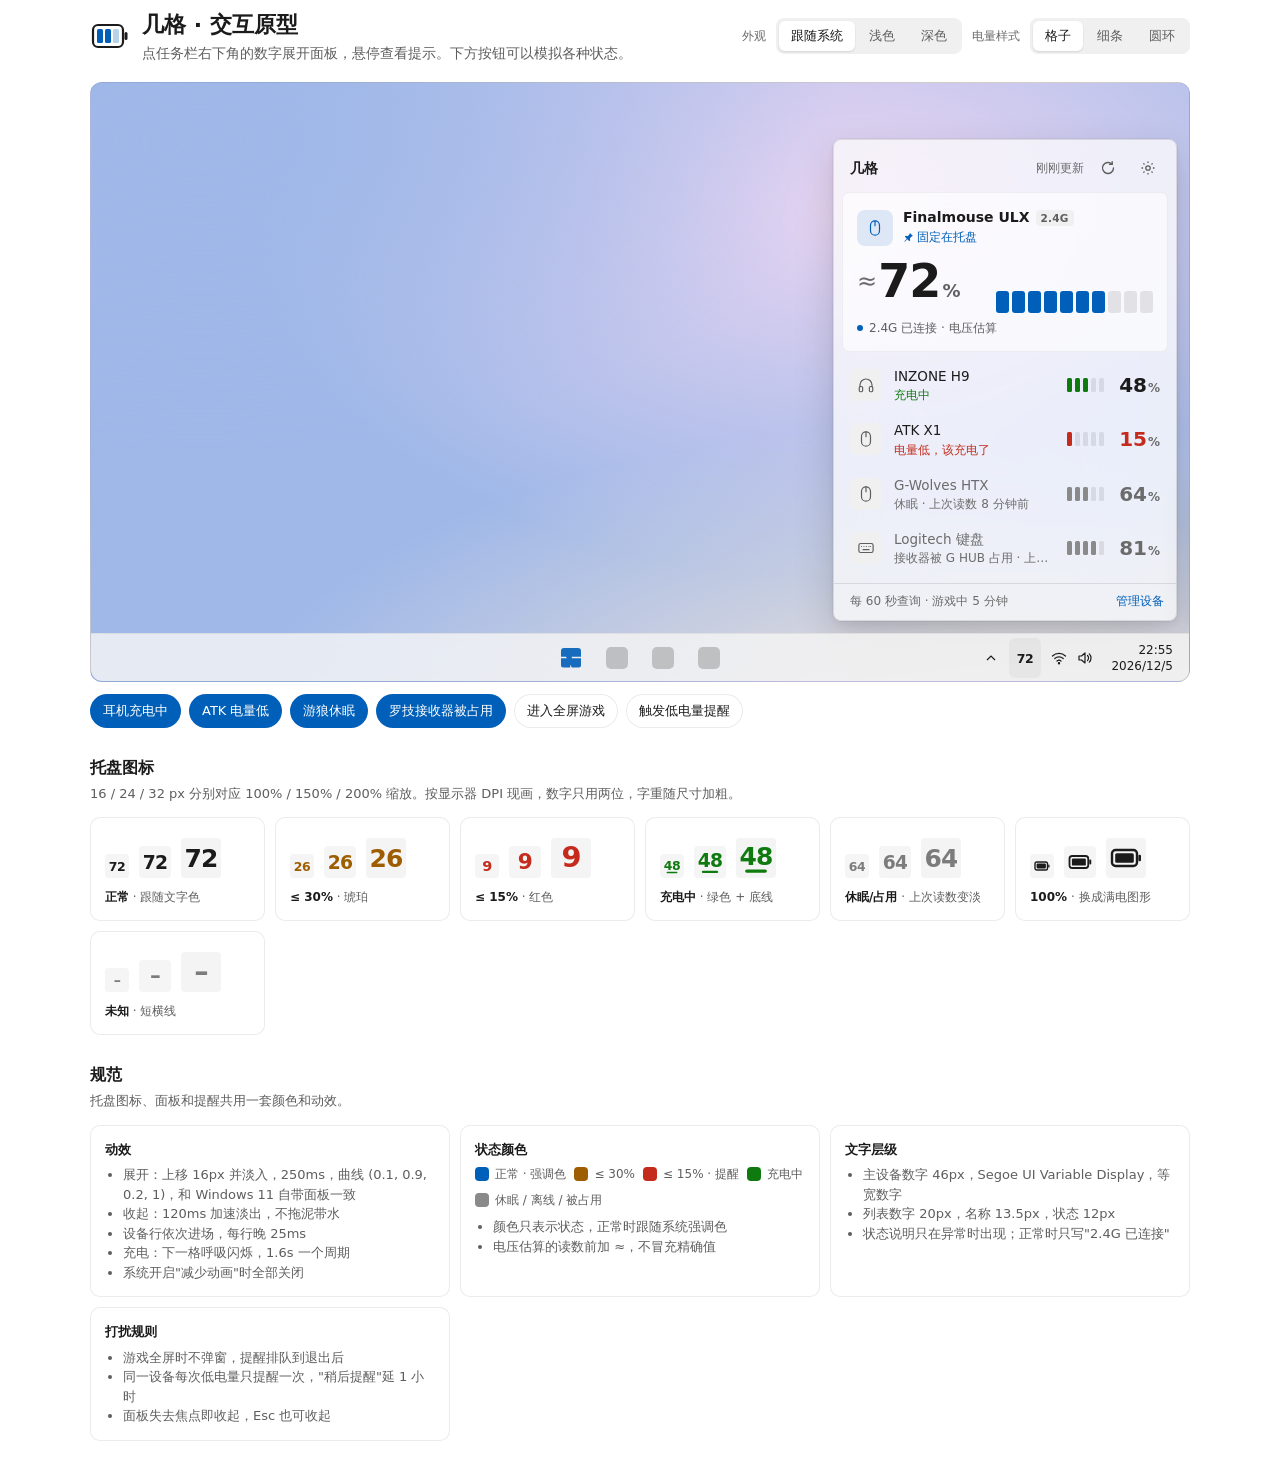
==== design/ui-claude.html @ 3b3814d9 "设计：设置页改为分组卡片列表，选择项行内展开 Co-Authored-By: Claude Opus 5.5 <noreply@anthropic.com>" ====
<!doctype html>
<html lang="zh-CN">
<head>
<meta charset="utf-8">
<meta name="viewport" content="width=device-width, initial-scale=1">
<title>几格 交互原型</title>
<style>
:root{
  color-scheme: light;
  --font: "Segoe UI Variable Text","Segoe UI","Microsoft YaHei UI","PingFang SC",system-ui,sans-serif;
  --font-num: "Segoe UI Variable Display","Segoe UI","SF Pro Display",system-ui,sans-serif;

  --ink:#1b1b1b; --ink-2:#5e5e5e; --ink-3:#6b6b6b;
  --card:#ffffff; --card-stroke:rgba(0,0,0,.08);
  --chip:#f0f0f0;

  --wall-a:#9fb8e8; --wall-b:#e9d5f2; --wall-c:#f6e7d8;
  --taskbar:rgba(243,243,243,.86); --taskbar-stroke:rgba(0,0,0,.06);
  --flyout:rgba(249,249,249,.80); --flyout-solid:#f9f9f9; --flyout-stroke:rgba(0,0,0,.10);
  --layer:rgba(255,255,255,.62); --layer-stroke:rgba(0,0,0,.05);
  --hover:rgba(0,0,0,.04); --press:rgba(0,0,0,.07);
  --shadow:0 0 0 1px rgba(0,0,0,.04),0 16px 40px rgba(0,0,0,.16),0 4px 10px rgba(0,0,0,.06);

  --accent:#005fb8; --accent-soft:rgba(0,95,184,.12);
  --ok:#005fb8; --warn:#9d5d00; --low:#c42b1c; --charge:#0f7b0f; --idle:#8a8a8a;
  --cell-empty:rgba(0,0,0,.09);
}
@media (prefers-color-scheme: dark){
  :root:not([data-theme="light"]){
    color-scheme: dark;
    --ink:#f3f3f3; --ink-2:#c5c5c5; --ink-3:#a0a0a0;
    --card:#262626; --card-stroke:rgba(255,255,255,.08); --chip:#333;
    --wall-a:#1d2b4f; --wall-b:#3a2346; --wall-c:#4a3324;
    --taskbar:rgba(32,32,32,.86); --taskbar-stroke:rgba(255,255,255,.07);
    --flyout:rgba(40,40,40,.78); --flyout-solid:#2b2b2b; --flyout-stroke:rgba(255,255,255,.09);
    --layer:rgba(255,255,255,.05); --layer-stroke:rgba(255,255,255,.06);
    --hover:rgba(255,255,255,.06); --press:rgba(255,255,255,.09);
    --shadow:0 0 0 1px rgba(0,0,0,.5),0 16px 40px rgba(0,0,0,.5),0 4px 10px rgba(0,0,0,.3);
    --accent:#60cdff; --accent-soft:rgba(96,205,255,.14);
    --ok:#60cdff; --warn:#fce100; --low:#ff99a4; --charge:#6ccb5f; --idle:#8f8f8f;
    --cell-empty:rgba(255,255,255,.12);
  }
}
:root[data-theme="dark"]{
  color-scheme: dark;
  --ink:#f3f3f3; --ink-2:#c5c5c5; --ink-3:#a0a0a0;
  --card:#262626; --card-stroke:rgba(255,255,255,.08); --chip:#333;
  --wall-a:#1d2b4f; --wall-b:#3a2346; --wall-c:#4a3324;
  --taskbar:rgba(32,32,32,.86); --taskbar-stroke:rgba(255,255,255,.07);
  --flyout:rgba(40,40,40,.78); --flyout-solid:#2b2b2b; --flyout-stroke:rgba(255,255,255,.09);
  --layer:rgba(255,255,255,.05); --layer-stroke:rgba(255,255,255,.06);
  --hover:rgba(255,255,255,.06); --press:rgba(255,255,255,.09);
  --shadow:0 0 0 1px rgba(0,0,0,.5),0 16px 40px rgba(0,0,0,.5),0 4px 10px rgba(0,0,0,.3);
  --accent:#60cdff; --accent-soft:rgba(96,205,255,.14);
  --ok:#60cdff; --warn:#fce100; --low:#ff99a4; --charge:#6ccb5f; --idle:#8f8f8f;
  --cell-empty:rgba(255,255,255,.12);
}

*{box-sizing:border-box}
html,body{margin:0;background:transparent}
body{font-family:var(--font);color:var(--ink);font-size:14px;line-height:1.5;-webkit-font-smoothing:antialiased}
.wrap{max-width:1100px;margin:0 auto;padding:8px 0 32px}
h1{font-size:22px;font-weight:600;margin:0}
h2{font-size:16px;font-weight:600;margin:0 0 4px}
p.lead{margin:2px 0 0;color:var(--ink-2)}
.note{color:var(--ink-2);font-size:13px;margin:0 0 14px}
section{margin-top:28px}

/* 顶部 */
.top{display:flex;flex-wrap:wrap;gap:12px 20px;align-items:center;justify-content:space-between}
.brand{display:flex;gap:12px;align-items:center}
.seg{display:inline-flex;background:var(--chip);border-radius:8px;padding:3px;gap:2px}
.seg button{border:0;background:transparent;color:var(--ink-2);font:inherit;font-size:13px;padding:5px 12px;border-radius:6px;cursor:pointer}
.seg button[aria-pressed="true"]{background:var(--card);color:var(--ink);box-shadow:0 1px 2px rgba(0,0,0,.12)}
.ctl-row{display:flex;flex-wrap:wrap;gap:10px;align-items:center}
.ctl-label{font-size:12px;color:var(--ink-3)}

/* 舞台：模拟桌面 */
.stage{position:relative;height:600px;border-radius:12px;overflow:hidden;
  background:
    radial-gradient(120% 90% at 85% 110%, var(--wall-c), transparent 60%),
    radial-gradient(90% 80% at 10% 10%, var(--wall-a), transparent 65%),
    radial-gradient(80% 90% at 70% 20%, var(--wall-b), transparent 70%),
    var(--wall-a);
  border:1px solid var(--card-stroke); user-select:none}
.taskbar{position:absolute;left:0;right:0;bottom:0;height:48px;background:var(--taskbar);
  backdrop-filter:blur(24px) saturate(1.6);-webkit-backdrop-filter:blur(24px) saturate(1.6);
  border-top:1px solid var(--taskbar-stroke);display:flex;align-items:center;justify-content:space-between;padding:0 8px}
.tb-center{position:absolute;left:50%;transform:translateX(-50%);display:flex;gap:6px}
.tb-app{width:40px;height:40px;border-radius:6px;display:grid;place-items:center}
.tb-app i{display:block;width:22px;height:22px;border-radius:5px;background:var(--ink-3);opacity:.35}
.tb-app:first-child i{background:var(--accent);opacity:.9;border-radius:3px;width:20px;height:20px;
  clip-path:polygon(0 0,46% 0,46% 46%,0 46%,0 54%,46% 54%,46% 100%,0 100%,0 0,54% 0,100% 0,100% 46%,54% 46%,54% 54%,100% 54%,100% 100%,54% 100%)}
.tray{margin-left:auto;display:flex;align-items:center;gap:2px;height:100%}
.tray-btn{height:40px;min-width:32px;padding:0 6px;border-radius:6px;display:grid;place-items:center;color:var(--ink);cursor:default}
.tray-btn.hit{cursor:pointer}
.tray-btn.hit:hover{background:var(--hover)}
.tray-btn.hit:active{background:var(--press)}
.tray-btn.on{background:var(--hover)}
.sys{display:flex;gap:10px;align-items:center;padding:0 8px;height:40px;border-radius:6px}
.clock{text-align:right;font-size:12px;line-height:16px;padding:0 8px}

/* 托盘提示 */
.tip{position:absolute;bottom:58px;right:120px;background:var(--flyout-solid);color:var(--ink);
  border:1px solid var(--flyout-stroke);border-radius:6px;padding:7px 10px;font-size:12px;line-height:18px;
  box-shadow:0 4px 12px rgba(0,0,0,.14);opacity:0;transform:translateY(4px);pointer-events:none;
  transition:opacity .12s ease, transform .12s ease;white-space:nowrap}
.tip.show{opacity:1;transform:none;transition-delay:.35s}
.tip b{font-weight:600}

/* 弹出面板 */
.flyout{position:absolute;right:12px;bottom:60px;width:344px;max-width:calc(100% - 24px);
  background:var(--flyout);backdrop-filter:blur(40px) saturate(1.8);-webkit-backdrop-filter:blur(40px) saturate(1.8);
  border:1px solid var(--flyout-stroke);border-radius:8px;box-shadow:var(--shadow);
  opacity:0;transform:translateY(16px);pointer-events:none;
  transition:opacity .12s cubic-bezier(.7,0,1,.5), transform .12s cubic-bezier(.7,0,1,.5)}
.flyout.open{opacity:1;transform:none;pointer-events:auto;
  transition:opacity .16s linear, transform .25s cubic-bezier(.1,.9,.2,1)}
.fo-head{display:flex;align-items:center;gap:8px;padding:12px 12px 8px 16px}
.fo-title{font-weight:600;font-size:14px;display:flex;align-items:center;gap:8px}
.fo-time{font-size:12px;color:var(--ink-3);margin-left:auto}
.icon-btn{width:32px;height:32px;border-radius:5px;border:0;background:transparent;color:var(--ink-2);display:grid;place-items:center;cursor:pointer}
.icon-btn:hover{background:var(--hover);color:var(--ink)}
.icon-btn:active{background:var(--press)}
.icon-btn.spin svg{animation:spin .6s cubic-bezier(.4,0,.2,1)}
@keyframes spin{to{transform:rotate(360deg)}}

.hero{margin:0 8px;padding:14px 14px 14px;border-radius:7px;background:var(--layer);border:1px solid var(--layer-stroke)}
.hero-top{display:flex;align-items:center;gap:10px}
.dev-ico{width:36px;height:36px;border-radius:8px;display:grid;place-items:center;background:var(--accent-soft);color:var(--accent);flex:none}
.hero .name{font-weight:600}
.tag{font-size:10.5px;line-height:16px;padding:0 5px;border-radius:4px;background:var(--chip);color:var(--ink-2);font-weight:600;letter-spacing:.02em}
.pin{color:var(--accent);display:inline-flex;align-items:center;gap:3px;font-size:11.5px}
.hero-mid{display:flex;align-items:flex-end;justify-content:space-between;margin-top:10px;gap:12px}
.big{font-family:var(--font-num);font-size:46px;line-height:44px;font-weight:600;letter-spacing:-.02em;font-variant-numeric:tabular-nums}
.big small{font-size:18px;font-weight:600;margin-left:2px;color:var(--ink-2);letter-spacing:0}
.big .approx{font-size:24px;font-weight:500;color:var(--ink-3);margin-right:2px;vertical-align:8px}
.sub{font-size:12px;color:var(--ink-2);margin-top:6px;display:flex;gap:6px;align-items:center;flex-wrap:wrap}
.dot{width:6px;height:6px;border-radius:50%;background:currentColor;display:inline-block}

.list{padding:6px 4px 4px}
.row{display:flex;align-items:center;gap:12px;padding:8px 12px;border-radius:6px;cursor:default;
  opacity:0;transform:translateY(6px)}
.flyout.open .row{opacity:1;transform:none;transition:opacity .2s ease, transform .3s cubic-bezier(.1,.9,.2,1), background .1s}
.row:hover{background:var(--hover)}
.row .dev-ico{width:32px;height:32px;border-radius:7px;background:var(--chip);color:var(--ink-2)}
.row .meta{flex:1;min-width:0}
.row .nm{font-size:13.5px;display:flex;gap:6px;align-items:center;white-space:nowrap;overflow:hidden;text-overflow:ellipsis}
.row .st{font-size:12px;color:var(--ink-3);white-space:nowrap;overflow:hidden;text-overflow:ellipsis}
.row .num{font-family:var(--font-num);font-size:20px;font-weight:600;font-variant-numeric:tabular-nums;text-align:right;min-width:44px}
.row .num small{font-size:12px;color:var(--ink-3);font-weight:600;margin-left:1px}
.row.dim .num,.row.dim .nm{color:var(--ink-3)}
.fo-foot{display:flex;align-items:center;justify-content:space-between;padding:8px 12px 10px 16px;border-top:1px solid var(--flyout-stroke);margin-top:4px;font-size:12px;color:var(--ink-3)}
.link{color:var(--accent);cursor:pointer;background:none;border:0;font:inherit;font-size:12px;padding:0}
.link:hover{text-decoration:underline}


/* 设置页：一张分组卡片，左图标+名称，右侧是当前值或开关；选择项点开在行下方展开 */
.card{margin:2px 8px 0;border-radius:7px;background:var(--layer);border:1px solid var(--layer-stroke);overflow:hidden}
.crow{display:flex;align-items:center;gap:12px;width:100%;min-height:44px;padding:0 12px 0 14px;border:0;background:transparent;color:var(--ink);font:inherit;font-size:13.5px;text-align:left;cursor:pointer}
.crow + .crow, .opts + .crow{border-top:1px solid var(--layer-stroke)}
.crow:hover{background:var(--hover)}
.crow .gl{width:18px;height:18px;color:var(--ink-2);flex:none;display:grid;place-items:center}
.crow .nm{flex:1;min-width:0}
.crow .val{color:var(--ink-3);font-size:13px;white-space:nowrap;max-width:140px;overflow:hidden;text-overflow:ellipsis}
.crow .chev{color:var(--ink-3);flex:none;transition:transform .25s cubic-bezier(.1,.9,.2,1)}
.crow[aria-expanded="true"] .chev{transform:rotate(90deg)}
.opts{max-height:0;overflow:hidden;transition:max-height .25s cubic-bezier(.1,.9,.2,1)}
.opts.open{max-height:220px}
.opt{display:flex;align-items:center;gap:10px;width:100%;height:34px;padding:0 14px 0 44px;border:0;background:transparent;color:var(--ink);font:inherit;font-size:13px;text-align:left;cursor:pointer}
.opt:hover{background:var(--hover)}
.opt .ck{margin-left:auto;color:var(--accent);opacity:0}
.opt[aria-checked="true"] .ck{opacity:1}
.opt[aria-checked="true"]{font-weight:600}

/* 面板内分页：设置页与设备页从右侧推入，返回时主页从左侧回来 */
.pages{position:relative;overflow:hidden;transition:height .25s cubic-bezier(.1,.9,.2,1)}
.page{position:absolute;left:0;top:0;width:100%;transition:transform .25s cubic-bezier(.1,.9,.2,1),opacity .18s linear}
.page.right{transform:translateX(56px);opacity:0;pointer-events:none}
.page.left{transform:translateX(-56px);opacity:0;pointer-events:none}
.sub-head{display:flex;align-items:center;gap:4px;padding:10px 12px 6px 8px}
.sub-head b{font-size:14px;font-weight:600}
.sec{font-size:12px;color:var(--ink-3);padding:10px 16px 4px;font-weight:600}
.set{display:flex;align-items:center;gap:12px;min-height:40px;padding:6px 12px 6px 16px;margin:0 4px;border-radius:6px}
.set:hover{background:var(--hover)}
.set .lbl{flex:1;min-width:0}
.set .lbl div{font-size:13.5px}
.set .lbl small{display:block;font-size:12px;color:var(--ink-3);line-height:1.35}
.tg{position:relative;width:40px;height:20px;border-radius:10px;border:1px solid var(--ink-2);background:transparent;cursor:pointer;flex:none;padding:0;transition:background .15s,border-color .15s}
.tg::after{content:"";position:absolute;top:3px;left:3px;width:12px;height:12px;border-radius:50%;background:var(--ink-2);transition:transform .2s cubic-bezier(.1,.9,.2,1),background .15s}
.tg[aria-checked="true"]{background:var(--accent);border-color:var(--accent)}
.tg[aria-checked="true"]::after{transform:translateX(20px);background:var(--flyout-solid)}
.chips{display:inline-flex;background:var(--chip);border-radius:6px;padding:2px;gap:2px;flex:none}
.chips button{border:0;background:transparent;color:var(--ink-2);font:inherit;font-size:12px;padding:3px 8px;border-radius:4px;cursor:pointer}
.chips button[aria-pressed="true"]{background:var(--flyout-solid);color:var(--ink);box-shadow:0 1px 2px rgba(0,0,0,.12)}
.sel{font:inherit;font-size:12.5px;color:var(--ink);background:var(--chip);border:0;border-radius:6px;padding:5px 8px;max-width:150px}
.about{display:flex;align-items:center;gap:10px;padding:10px 16px 12px;border-top:1px solid var(--flyout-stroke);margin-top:8px;font-size:12px;color:var(--ink-3)}
.about .sp{flex:1}
.drow{display:flex;align-items:center;gap:10px;padding:7px 8px 7px 12px;margin:0 4px;border-radius:6px}
.drow:hover{background:var(--hover)}
.drow .dev-ico{width:32px;height:32px;border-radius:7px;background:var(--chip);color:var(--ink-2)}
.drow .meta{flex:1;min-width:0}
.drow .nm{font-size:13.5px;border:0;background:transparent;color:var(--ink);font:inherit;font-size:13.5px;padding:1px 4px;margin-left:-4px;border-radius:4px;width:100%;text-align:left;cursor:text}
.drow .nm:hover{background:var(--chip)}
.drow input.nm{background:var(--flyout-solid);outline:2px solid var(--accent)}
.drow .st{font-size:12px;color:var(--ink-3)}
.badge{font-size:10.5px;padding:0 5px;border-radius:4px;background:var(--chip);color:var(--ink-2);font-weight:600}
.badge.ok{background:color-mix(in srgb,var(--charge) 16%,transparent);color:var(--charge)}
.drow.hid .dev-ico,.drow.hid .meta{opacity:.45}
.ib{width:30px;height:30px;border:0;border-radius:5px;background:transparent;color:var(--ink-3);display:grid;place-items:center;cursor:pointer}
.ib:hover{background:var(--hover);color:var(--ink)}
.ib.on{color:var(--accent)}

/* 电量指示：格子 / 细条 / 圆环 */
.cells{display:flex;gap:3px}
.cells i{display:block;border-radius:2px;background:var(--cell-empty)}
.hero .cells i{width:13px;height:22px;border-radius:3px}
.row .cells i{width:5px;height:14px;border-radius:1.5px}
.cells i.f{background:var(--c)}
.cells i.next{animation:breathe 1.6s ease-in-out infinite;background:var(--c)}
@keyframes breathe{0%,100%{opacity:.15}50%{opacity:.85}}
.bar{height:4px;border-radius:2px;background:var(--cell-empty);overflow:hidden;position:relative}
.bar i{position:absolute;left:0;top:0;bottom:0;border-radius:2px;background:var(--c);transition:width .5s cubic-bezier(.1,.9,.2,1)}
.bar.charging i::after{content:"";position:absolute;inset:0;background:linear-gradient(90deg,transparent,rgba(255,255,255,.55),transparent);animation:sweep 1.8s linear infinite}
@keyframes sweep{from{transform:translateX(-100%)}to{transform:translateX(100%)}}
.hero .bar{width:150px;height:6px;border-radius:3px}
.row .bar{width:40px}
.ring{display:block}
.ring .trk{stroke:var(--cell-empty)}
.ring .val{stroke:var(--c);transition:stroke-dashoffset .5s cubic-bezier(.1,.9,.2,1)}
.ring.charging .val{animation:ringpulse 1.6s ease-in-out infinite}
@keyframes ringpulse{50%{opacity:.55}}

/* 游戏中遮罩 */
.game{position:absolute;inset:0;background:#0b0d12;color:#cfd6e4;display:grid;place-items:center;opacity:0;pointer-events:none;transition:opacity .3s}
.game.on{opacity:1;pointer-events:auto}
.game .g-in{text-align:center}
.game .g-in b{display:block;font-size:20px;letter-spacing:.2em;color:#fff;margin-bottom:6px}
.game .g-in span{font-size:12px;color:#8892a6}
.cross{position:absolute;left:50%;top:50%;width:18px;height:18px;transform:translate(-50%,-50%)}
.cross::before,.cross::after{content:"";position:absolute;background:#7cffb2}
.cross::before{left:8px;top:0;width:2px;height:18px}.cross::after{top:8px;left:0;height:2px;width:18px}

/* 低电量提醒 */
.toast{position:absolute;right:12px;bottom:60px;width:344px;max-width:calc(100% - 24px);background:var(--flyout);
  backdrop-filter:blur(40px) saturate(1.8);-webkit-backdrop-filter:blur(40px) saturate(1.8);
  border:1px solid var(--flyout-stroke);border-radius:8px;box-shadow:var(--shadow);padding:12px 14px 14px;
  transform:translateX(calc(100% + 24px));transition:transform .35s cubic-bezier(.1,.9,.2,1)}
.toast.show{transform:none}
.t-app{display:flex;align-items:center;gap:8px;font-size:12px;color:var(--ink-2)}
.t-app .x{margin-left:auto}
.t-body{display:flex;gap:12px;margin-top:10px;align-items:center}
.t-body .dev-ico{background:color-mix(in srgb,var(--low) 14%,transparent);color:var(--low)}
.t-body b{display:block;font-weight:600;font-size:14px}
.t-body span{font-size:13px;color:var(--ink-2)}
.t-act{display:flex;gap:8px;margin-top:12px}
.btn{flex:1;border:1px solid var(--card-stroke);background:var(--card);color:var(--ink);font:inherit;font-size:13px;padding:6px 10px;border-radius:5px;cursor:pointer}
.btn:hover{filter:brightness(.97)}
.btn.pri{background:var(--accent);border-color:transparent;color:#fff}
:root[data-theme="dark"] .btn.pri{color:#000}
@media (prefers-color-scheme: dark){:root:not([data-theme="light"]) .btn.pri{color:#000}}

.queued{position:absolute;left:12px;top:12px;font-size:12px;padding:6px 10px;border-radius:6px;background:rgba(0,0,0,.55);color:#fff;opacity:0;transition:opacity .2s}
.queued.on{opacity:1}

.controls{display:flex;flex-wrap:wrap;gap:8px;margin-top:12px}
.chipbtn{border:1px solid var(--card-stroke);background:var(--card);color:var(--ink);font:inherit;font-size:13px;padding:6px 12px;border-radius:999px;cursor:pointer}
.chipbtn[aria-pressed="true"]{background:var(--accent);color:#fff;border-color:transparent}
:root[data-theme="dark"] .chipbtn[aria-pressed="true"]{color:#000}
@media (prefers-color-scheme: dark){:root:not([data-theme="light"]) .chipbtn[aria-pressed="true"]{color:#000}}

/* 托盘图标规范 */
.grid{display:grid;grid-template-columns:repeat(auto-fill,minmax(160px,1fr));gap:10px}
.cardx{background:var(--card);border:1px solid var(--card-stroke);border-radius:10px;padding:14px}
.icons{display:flex;align-items:flex-end;gap:10px;margin:6px 0 10px}
.icons .z{background:var(--taskbar);border-radius:4px;display:grid;place-items:center;padding:4px}
.cap{font-size:12px;color:var(--ink-2)}
.cap b{color:var(--ink);font-weight:600}
.spec{display:grid;grid-template-columns:repeat(auto-fill,minmax(340px,1fr));gap:10px}
.spec .cardx h3{font-size:13px;margin:0 0 6px;font-weight:600}
.spec ul{margin:0;padding-left:18px;color:var(--ink-2);font-size:13px}
.swatches{display:flex;gap:8px;flex-wrap:wrap;margin-top:4px}
.sw{display:flex;align-items:center;gap:6px;font-size:12px;color:var(--ink-2)}
.sw i{width:14px;height:14px;border-radius:4px;display:block;background:var(--c)}

@media (prefers-reduced-motion: reduce){
  *,*::before,*::after{animation:none!important;transition-duration:.01ms!important}
}
@media (max-width:560px){
  .stage{height:560px}
  .tb-center{display:none}
  .clock{display:none}
}
</style>
</head>
<body>
<div class="wrap">

  <div class="top">
    <div class="brand">
      <svg width="40" height="40" viewBox="0 0 40 40" aria-hidden="true">
        <rect x="3" y="9" width="30" height="22" rx="5" fill="none" stroke="var(--ink)" stroke-width="2.2"/>
        <rect x="34.5" y="16" width="3" height="8" rx="1.5" fill="var(--ink)"/>
        <rect x="7" y="13" width="6" height="14" rx="1.5" fill="var(--accent)"/>
        <rect x="15" y="13" width="6" height="14" rx="1.5" fill="var(--accent)"/>
        <rect x="23" y="13" width="6" height="14" rx="1.5" fill="var(--accent)" opacity=".28"/>
      </svg>
      <div>
        <h1>几格 · 交互原型</h1>
        <p class="lead">点任务栏右下角的数字展开面板，悬停查看提示。下方按钮可以模拟各种状态。</p>
      </div>
    </div>
    <div class="ctl-row">
      <span class="ctl-label">外观</span>
      <div class="seg" id="themeSeg">
        <button data-v="auto" aria-pressed="true">跟随系统</button>
        <button data-v="light" aria-pressed="false">浅色</button>
        <button data-v="dark" aria-pressed="false">深色</button>
      </div>
      <span class="ctl-label">电量样式</span>
      <div class="seg" id="styleSeg">
        <button data-v="cells" aria-pressed="true">格子</button>
        <button data-v="bar" aria-pressed="false">细条</button>
        <button data-v="ring" aria-pressed="false">圆环</button>
      </div>
    </div>
  </div>

  <section style="margin-top:18px">
    <div class="stage" id="stage">
      <div class="queued" id="queued">游戏中：低电量提醒已推迟，退出全屏后再提醒</div>

      <div class="flyout open" id="flyout" role="dialog" aria-label="几格">
       <div class="pages" id="pages">
       <div class="page" id="pMain">
        <div class="fo-head">
          <div class="fo-title">几格</div>
          <div class="fo-time" id="foTime">刚刚更新</div>
          <button class="icon-btn" id="refresh" title="立即刷新" aria-label="立即刷新">
            <svg width="16" height="16" viewBox="0 0 16 16" fill="none" stroke="currentColor" stroke-width="1.4" stroke-linecap="round"><path d="M13.5 8a5.5 5.5 0 1 1-1.6-3.9"/><path d="M12.2 1.8v2.6H9.6"/></svg>
          </button>
          <button class="icon-btn" id="goSettings" title="设置" aria-label="设置">
            <svg width="16" height="16" viewBox="0 0 16 16" fill="none" stroke="currentColor" stroke-width="1.3"><circle cx="8" cy="8" r="2.2"/><path d="M8 1.5v1.6M8 12.9v1.6M1.5 8h1.6M12.9 8h1.6M3.4 3.4l1.1 1.1M11.5 11.5l1.1 1.1M3.4 12.6l1.1-1.1M11.5 4.5l1.1-1.1"/></svg>
          </button>
        </div>
        <div id="hero"></div>
        <div class="list" id="list"></div>
        <div class="fo-foot"><span id="pollNote">每 60 秒查询 · 游戏中 5 分钟</span><button class="link" id="goDevices">管理设备</button></div>
       </div>

       <div class="page right" id="pSettings" aria-label="设置">
        <div class="sub-head"><button class="icon-btn back" aria-label="返回"><svg width="16" height="16" viewBox="0 0 16 16" fill="none" stroke="currentColor" stroke-width="1.5" stroke-linecap="round" stroke-linejoin="round"><path d="M10 3L5 8l5 5"/></svg></button><b>设置</b></div>
        <div class="card" id="setCard"></div>
        <div class="about"><span>几格 0.1.3</span><span class="sp"></span><button class="link">诊断信息</button><button class="link">检查更新</button></div>
       </div>

       <div class="page right" id="pDevices" aria-label="管理设备">
        <div class="sub-head"><button class="icon-btn back" aria-label="返回"><svg width="16" height="16" viewBox="0 0 16 16" fill="none" stroke="currentColor" stroke-width="1.5" stroke-linecap="round" stroke-linejoin="round"><path d="M10 3L5 8l5 5"/></svg></button><b>管理设备</b></div>
        <div class="sec" style="font-weight:400">点名称可以改名，图钉设为托盘显示，眼睛控制是否出现在面板里。</div>
        <div id="devList" style="padding-bottom:4px"></div>
        <div class="about"><span>没看到你的设备？</span><span class="sp"></span><button class="link">导出诊断信息</button></div>
       </div>
       </div>
      </div>

      <div class="toast" id="toast" role="status">
        <div class="t-app">
          <svg width="16" height="16" viewBox="0 0 40 40"><rect x="3" y="9" width="30" height="22" rx="5" fill="none" stroke="currentColor" stroke-width="3"/><rect x="8" y="14" width="6" height="12" rx="1.5" fill="var(--low)"/></svg>
          几格<span class="x"><button class="icon-btn" id="toastX" aria-label="关闭" style="width:24px;height:24px">
            <svg width="10" height="10" viewBox="0 0 10 10" stroke="currentColor" stroke-width="1.3"><path d="M1 1l8 8M9 1l-8 8"/></svg></button></span>
        </div>
        <div class="t-body">
          <div class="dev-ico" id="toastIco"></div>
          <div><b id="toastTitle">鼠标该充电了</b><span id="toastText">ATK X1 只剩 15%</span></div>
        </div>
        <div class="t-act"><button class="btn" id="toastLater">1 小时后提醒</button><button class="btn pri" id="toastOk">知道了</button></div>
      </div>

      <div class="tip" id="tip"></div>

      <div class="game" id="game"><div class="cross"></div><div class="g-in"><b>独占全屏游戏中</b><span>托盘被遮住 · 几格不弹任何窗口，查询放慢到 5 分钟</span></div></div>

      <div class="taskbar">
        <div class="tb-center"><div class="tb-app"><i></i></div><div class="tb-app"><i></i></div><div class="tb-app"><i></i></div><div class="tb-app"><i></i></div></div>
        <div class="tray">
          <div class="tray-btn"><svg width="12" height="12" viewBox="0 0 12 12" fill="none" stroke="currentColor" stroke-width="1.2"><path d="M2 8l4-4 4 4"/></svg></div>
          <div class="tray-btn hit on" id="trayIcon" title="" aria-label="几格"></div>
          <div class="sys">
            <svg width="16" height="16" viewBox="0 0 16 16" fill="none" stroke="currentColor" stroke-width="1.2" stroke-linecap="round"><path d="M1.5 6a9.5 9.5 0 0 1 13 0M3.8 8.5a6.2 6.2 0 0 1 8.4 0M6 11a3 3 0 0 1 4 0"/><circle cx="8" cy="13.3" r=".6" fill="currentColor"/></svg>
            <svg width="16" height="16" viewBox="0 0 16 16" fill="none" stroke="currentColor" stroke-width="1.2" stroke-linejoin="round"><path d="M2 6h2.5L8 3v10l-3.5-3H2z"/><path d="M10.5 5.5a3.5 3.5 0 0 1 0 5M12.3 3.8a6 6 0 0 1 0 8.4" stroke-linecap="round"/></svg>
          </div>
          <div class="clock" id="clock">21:36<br>2026/11/19</div>
        </div>
      </div>
    </div>

    <div class="controls">
      <button class="chipbtn" data-sim="charge" aria-pressed="true">耳机充电中</button>
      <button class="chipbtn" data-sim="low" aria-pressed="true">ATK 电量低</button>
      <button class="chipbtn" data-sim="sleep" aria-pressed="true">游狼休眠</button>
      <button class="chipbtn" data-sim="busy" aria-pressed="true">罗技接收器被占用</button>
      <button class="chipbtn" data-sim="game" aria-pressed="false">进入全屏游戏</button>
      <button class="chipbtn" id="fireToast">触发低电量提醒</button>
    </div>
  </section>

  <section>
    <h2>托盘图标</h2>
    <p class="note">16 / 24 / 32 px 分别对应 100% / 150% / 200% 缩放。按显示器 DPI 现画，数字只用两位，字重随尺寸加粗。</p>
    <div class="grid" id="iconGrid"></div>
  </section>

  <section>
    <h2>规范</h2>
    <p class="note">托盘图标、面板和提醒共用一套颜色和动效。</p>
    <div class="spec">
      <div class="cardx">
        <h3>动效</h3>
        <ul>
          <li>展开：上移 16px 并淡入，250ms，曲线 (0.1, 0.9, 0.2, 1)，和 Windows 11 自带面板一致</li>
          <li>收起：120ms 加速淡出，不拖泥带水</li>
          <li>设备行依次进场，每行晚 25ms</li>
          <li>充电：下一格呼吸闪烁，1.6s 一个周期</li>
          <li>系统开启"减少动画"时全部关闭</li>
        </ul>
      </div>
      <div class="cardx">
        <h3>状态颜色</h3>
        <div class="swatches">
          <span class="sw"><i style="--c:var(--ok)"></i>正常 · 强调色</span>
          <span class="sw"><i style="--c:var(--warn)"></i>≤ 30%</span>
          <span class="sw"><i style="--c:var(--low)"></i>≤ 15% · 提醒</span>
          <span class="sw"><i style="--c:var(--charge)"></i>充电中</span>
          <span class="sw"><i style="--c:var(--idle)"></i>休眠 / 离线 / 被占用</span>
        </div>
        <ul style="margin-top:8px">
          <li>颜色只表示状态，正常时跟随系统强调色</li>
          <li>电压估算的读数前加 ≈，不冒充精确值</li>
        </ul>
      </div>
      <div class="cardx">
        <h3>文字层级</h3>
        <ul>
          <li>主设备数字 46px，Segoe UI Variable Display，等宽数字</li>
          <li>列表数字 20px，名称 13.5px，状态 12px</li>
          <li>状态说明只在异常时出现；正常时只写"2.4G 已连接"</li>
        </ul>
      </div>
      <div class="cardx">
        <h3>打扰规则</h3>
        <ul>
          <li>游戏全屏时不弹窗，提醒排队到退出后</li>
          <li>同一设备每次低电量只提醒一次，"稍后提醒"延 1 小时</li>
          <li>面板失去焦点即收起，Esc 也可收起</li>
        </ul>
      </div>
    </div>
  </section>
</div>

<script>
(() => {
  const ICON = {
    mouse:'<svg width="18" height="18" viewBox="0 0 24 24" fill="none" stroke="currentColor" stroke-width="1.6"><rect x="6" y="2.5" width="12" height="19" rx="6"/><path d="M12 2.5v6.5" stroke-linecap="round"/></svg>',
    headset:'<svg width="18" height="18" viewBox="0 0 24 24" fill="none" stroke="currentColor" stroke-width="1.6" stroke-linejoin="round"><path d="M4 15v-3a8 8 0 0 1 16 0v3"/><rect x="3" y="14" width="4.5" height="7" rx="1.6"/><rect x="16.5" y="14" width="4.5" height="7" rx="1.6"/></svg>',
    keyboard:'<svg width="18" height="18" viewBox="0 0 24 24" fill="none" stroke="currentColor" stroke-width="1.6" stroke-linecap="round"><rect x="2.5" y="6" width="19" height="12" rx="2.5"/><path d="M6 10h.01M9.3 10h.01M12.6 10h.01M15.9 10h.01M18 10h.01M8 14.2h8"/></svg>'
  };
  const PIN = '<svg width="11" height="11" viewBox="0 0 12 12" fill="currentColor"><path d="M7.6 1.2l3.2 3.2-1.4.6-1.9 1.9.3 2.2-.9.9L4.7 7.8 2 10.5l-.5-.5L4.2 7.3 2 5.1l.9-.9 2.2.3L7 2.6z"/></svg>';

  const devices = [
    {id:'ulx', name:'Finalmouse ULX', kind:'mouse', pct:72, est:true, primary:true},
    {id:'h9', name:'INZONE H9', kind:'headset', pct:48},
    {id:'atk', name:'ATK X1', kind:'mouse', pct:15},
    {id:'gw', name:'G-Wolves HTX', kind:'mouse', pct:64},
    {id:'lg', name:'Logitech 键盘', kind:'keyboard', pct:81},
  ];
  const sim = {charge:true, low:true, sleep:true, busy:true, game:false};
  let style = 'cells';

  function state(d){
    if (d.id==='h9' && sim.charge) return {k:'charge', c:'var(--charge)', text:'充电中'};
    if (d.id==='gw' && sim.sleep) return {k:'idle', c:'var(--idle)', text:'休眠 · 上次读数 8 分钟前', dim:true};
    if (d.id==='lg' && sim.busy) return {k:'idle', c:'var(--idle)', text:'接收器被 G HUB 占用 · 上次读数', dim:true};
    const p = pctOf(d);
    if (p<=15) return {k:'low', c:'var(--low)', text:'电量低，该充电了'};
    if (p<=30) return {k:'warn', c:'var(--warn)', text:'2.4G 已连接'};
    return {k:'ok', c:'var(--ok)', text: d.est ? '2.4G 已连接 · 电压估算' : '2.4G 已连接'};
  }
  function pctOf(d){ return d.id==='atk' ? (sim.low?15:58) : d.pct; }

  function indicator(d, s, big){
    const p = pctOf(d);
    if (style==='cells'){
      const n = big?10:5, f = Math.round(p/100*n);
      let h = '';
      for (let i=0;i<n;i++){
        const cls = i<f ? 'f' : (s.k==='charge' && i===f ? 'next' : '');
        h += `<i class="${cls}"></i>`;
      }
      return `<div class="cells" style="--c:${s.c}">${h}</div>`;
    }
    if (style==='bar'){
      return `<div class="bar ${s.k==='charge'?'charging':''}" style="--c:${s.c}"><i style="width:${p}%"></i></div>`;
    }
    const r = big?20:10, w = big?5:3, size=(r+w)*2, C = 2*Math.PI*r;
    return `<svg class="ring ${s.k==='charge'?'charging':''}" width="${size}" height="${size}" viewBox="0 0 ${size} ${size}" style="--c:${s.c};transform:rotate(-90deg)">
      <circle class="trk" cx="${size/2}" cy="${size/2}" r="${r}" fill="none" stroke-width="${w}"/>
      <circle class="val" cx="${size/2}" cy="${size/2}" r="${r}" fill="none" stroke-width="${w}" stroke-linecap="round" stroke-dasharray="${C}" stroke-dashoffset="${C*(1-p/100)}"/></svg>`;
  }

  function render(){
    const hero = devices.find(d=>d.primary), hs = state(hero);
    document.getElementById('hero').innerHTML = `
      <div class="hero">
        <div class="hero-top">
          <div class="dev-ico">${ICON[hero.kind]}</div>
          <div style="flex:1;min-width:0">
            <div style="display:flex;gap:6px;align-items:center"><span class="name">${hero.name}</span><span class="tag">2.4G</span></div>
            <div class="pin">${PIN}固定在托盘</div>
          </div>
        </div>
        <div class="hero-mid">
          <div class="big" style="${hs.k==='low'?'color:var(--low)':''}">${hero.est?'<span class="approx">≈</span>':''}${pctOf(hero)}<small>%</small></div>
          ${indicator(hero, hs, true)}
        </div>
        <div class="sub"><span class="dot" style="color:${hs.c}"></span>${hs.text}</div>
      </div>`;
    const rows = devices.filter(d=>!d.primary && !d.hidden).map((d,i)=>{
      const s = state(d);
      const numColor = s.k==='low' ? 'color:var(--low)' : '';
      return `<div class="row ${s.dim?'dim':''}" style="transition-delay:${40+i*25}ms">
        <div class="dev-ico">${ICON[d.kind]}</div>
        <div class="meta"><div class="nm">${d.name}</div>
          <div class="st" style="${s.k==='low'||s.k==='charge'?`color:${s.c}`:''}">${s.text}</div></div>
        ${indicator(d, s, false)}
        <div class="num" style="${numColor}">${pctOf(d)}<small>%</small></div>
      </div>`;
    }).join('');
    document.getElementById('list').innerHTML = rows;
    renderTray(); renderTip();
    if (typeof fit === 'function' && current === 'pMain') fit('pMain');
  }

  // 托盘数字图标：SVG 模拟，真实实现为按 DPI 绘制的 HICON
  function trayIconSVG(size, opt){
    const {text, color, mode} = opt;
    const ink = getComputedStyle(document.documentElement).getPropertyValue('--ink').trim();
    if (mode==='full'){
      const s = size/16;
      return `<svg width="${size}" height="${size}" viewBox="0 0 16 16"><rect x="1" y="4" width="12.5" height="8" rx="1.8" fill="none" stroke="${color||ink}" stroke-width="${s>1.4?1.2:1.4}"/><rect x="14.2" y="6.4" width="1.3" height="3.2" rx=".6" fill="${color||ink}"/><rect x="2.6" y="5.6" width="9.3" height="4.8" rx=".8" fill="${color||ink}"/></svg>`;
    }
    const weight = size<=16 ? 700 : 650;
    const fs = text.length>=2 ? size*0.78 : size*0.9;
    const under = mode==='charge' ? `<rect x="${size*0.16}" y="${size*0.86}" width="${size*0.68}" height="${Math.max(1.5,size*0.1)}" rx="${size*0.05}" fill="${color}"/>` : '';
    const lowDot = '';
    return `<svg width="${size}" height="${size}" viewBox="0 0 ${size} ${size}">
      <text x="50%" y="${mode==='charge'?size*0.72:size*0.79}" text-anchor="middle" font-family="Segoe UI Variable Display, Segoe UI, system-ui, sans-serif"
        font-size="${fs}" font-weight="${weight}" letter-spacing="${-size*0.03}" fill="${color||ink}" ${mode==='idle'?'opacity=".55"':''}>${text}</text>${under}${lowDot}</svg>`;
  }
  function trayOpt(){
    const d = devices.find(x=>x.primary), s = state(d), p = pctOf(d);
    if (p>=100) return {mode:'full'};
    return {text:String(p), color: s.k==='ok' ? '' : s.c, mode: s.k==='charge'?'charge':(s.k==='idle'?'idle':'')};
  }
  function renderTray(){
    const o = trayOpt();
    o.color = o.color ? getComputedStyle(document.documentElement).getPropertyValue(o.color.slice(4,-1)).trim() : '';
    document.getElementById('trayIcon').innerHTML = trayIconSVG(16, o);
  }
  function renderTip(){
    const parts = devices.map(d=>{
      const s = state(d), p = pctOf(d);
      const tail = s.k==='charge' ? ' 充电中' : s.k==='idle' ? '（上次）' : s.k==='low' ? ' 电量低' : '';
      return `${d.primary?'<b>':''}${d.name} ${d.est?'≈':''}${p}%${tail}${d.primary?'</b>':''}`;
    });
    document.getElementById('tip').innerHTML = parts.join('<br>');
  }

  function renderIconGrid(){
    const css = n => getComputedStyle(document.documentElement).getPropertyValue(n).trim();
    const cases = [
      {cap:'<b>正常</b> · 跟随文字色', o:{text:'72'}},
      {cap:'<b>≤ 30%</b> · 琥珀', o:{text:'26', color:css('--warn')}},
      {cap:'<b>≤ 15%</b> · 红色', o:{text:'9', color:css('--low')}},
      {cap:'<b>充电中</b> · 绿色 + 底线', o:{text:'48', color:css('--charge'), mode:'charge'}},
      {cap:'<b>休眠/占用</b> · 上次读数变淡', o:{text:'64', mode:'idle'}},
      {cap:'<b>100%</b> · 换成满电图形', o:{mode:'full'}},
      {cap:'<b>未知</b> · 短横线', o:{text:'–', mode:'idle'}},
    ];
    document.getElementById('iconGrid').innerHTML = cases.map(c=>`
      <div class="cardx"><div class="icons">
        ${[16,24,32].map(s=>`<div class="z">${trayIconSVG(s,c.o)}</div>`).join('')}
      </div><div class="cap">${c.cap}</div></div>`).join('');
  }

  // 交互
  const fly = document.getElementById('flyout'), tray = document.getElementById('trayIcon'), tip = document.getElementById('tip');
  const toast = document.getElementById('toast'), game = document.getElementById('game'), queued = document.getElementById('queued');
  let pendingToast = false;
  function setOpen(v){ if(!v) nav('pMain', true); fly.classList.toggle('open', v); tray.classList.toggle('on', v); if (v){ tip.classList.remove('show'); toast.classList.remove('show'); } }
  tray.addEventListener('click', e=>{ e.stopPropagation(); setOpen(!fly.classList.contains('open')); });
  tray.addEventListener('mouseenter', ()=>{ if(!fly.classList.contains('open')) tip.classList.add('show'); });
  tray.addEventListener('mouseleave', ()=> tip.classList.remove('show'));
  document.getElementById('stage').addEventListener('click', e=>{ if(!fly.contains(e.target)) setOpen(false); });
  document.addEventListener('keydown', e=>{ if(e.key!=='Escape') return; if(current!=='pMain') nav('pMain'); else setOpen(false); });
  document.getElementById('refresh').addEventListener('click', e=>{
    const b = e.currentTarget; b.classList.remove('spin'); void b.offsetWidth; b.classList.add('spin');
    document.getElementById('foTime').textContent = '刚刚更新';
  });

  function showToast(){
    const d = devices.find(x=>x.id==='atk');
    document.getElementById('toastIco').innerHTML = ICON[d.kind];
    document.getElementById('toastTitle').textContent = '鼠标该充电了';
    document.getElementById('toastText').textContent = `${d.name} 只剩 ${pctOf(d)}%`;
    setOpen(false); toast.classList.add('show');
  }
  document.getElementById('fireToast').addEventListener('click', e=>{
    e.stopPropagation();
    if (sim.game){ pendingToast = true; queued.classList.add('on'); return; }
    showToast();
  });
  ['toastX','toastLater','toastOk'].forEach(id=>document.getElementById(id).addEventListener('click', e=>{ e.stopPropagation(); toast.classList.remove('show'); }));

  document.querySelectorAll('[data-sim]').forEach(b=>b.addEventListener('click', e=>{
    e.stopPropagation();
    const k = b.dataset.sim; sim[k] = !sim[k]; b.setAttribute('aria-pressed', sim[k]);
    if (k==='game'){
      game.classList.toggle('on', sim.game); setOpen(false); toast.classList.remove('show');
      if (sim.game) queued.classList.toggle('on', pendingToast);
      else { queued.classList.remove('on'); if (pendingToast){ pendingToast=false; setTimeout(showToast, 450); } }
    }
    render();
  }));

  function bindSeg(id, fn){
    const seg = document.getElementById(id);
    seg.querySelectorAll('button').forEach(b=>b.addEventListener('click', ()=>{
      seg.querySelectorAll('button').forEach(x=>x.setAttribute('aria-pressed', x===b));
      fn(b.dataset.v);
    }));
  }
  bindSeg('themeSeg', v=>{
    if (v==='auto') document.documentElement.removeAttribute('data-theme');
    else document.documentElement.setAttribute('data-theme', v);
    render(); renderIconGrid();
  });
  bindSeg('styleSeg', v=>{ style = v; render(); });
  matchMedia('(prefers-color-scheme: dark)').addEventListener('change', ()=>{ render(); renderIconGrid(); });

  function tick(){
    const n = new Date(), p = x=>String(x).padStart(2,'0');
    document.getElementById('clock').innerHTML = `${p(n.getHours())}:${p(n.getMinutes())}<br>${n.getFullYear()}/${n.getMonth()+1}/${n.getDate()}`;
  }
  // ---------- 面板内分页 ----------
  const pages = document.getElementById('pages');
  const order = ['pMain','pSettings','pDevices'];
  let current = 'pMain';
  const VERIFIED = {ulx:false, h9:true, atk:false, gw:true, lg:false};
  function fit(id){ const el = document.getElementById(id); if (el) pages.style.height = el.offsetHeight + 'px'; }
  if (window.ResizeObserver) new ResizeObserver(()=>fit(current)).observe(document.getElementById('pSettings'));
  function nav(id, instant){
    if (id===current) return;
    const forward = id !== 'pMain';
    order.forEach(p=>{
      const el = document.getElementById(p);
      if (instant) el.style.transition='none';
      el.classList.remove('left','right');
      if (p===id) return;
      el.classList.add(p==='pMain' ? (forward?'left':'') || 'left' : 'right');
    });
    if (id==='pSettings') fillSettings();
    if (id==='pDevices') fillDevices();
    current = id; fit(id);
    if (instant) requestAnimationFrame(()=>order.forEach(p=>document.getElementById(p).style.transition=''));
  }
  document.getElementById('goSettings').addEventListener('click', e=>{ e.stopPropagation(); nav('pSettings'); });
  document.getElementById('goDevices').addEventListener('click', e=>{ e.stopPropagation(); nav('pDevices'); });
  document.querySelectorAll('.back').forEach(b=>b.addEventListener('click', e=>{ e.stopPropagation(); nav('pMain'); }));
  document.querySelectorAll('.tg').forEach(t=>t.addEventListener('click', e=>{ e.stopPropagation(); t.setAttribute('aria-checked', t.getAttribute('aria-checked')!=='true'); }));
  document.querySelectorAll('[data-chips]').forEach(g=>g.querySelectorAll('button').forEach(b=>b.addEventListener('click', e=>{
    e.stopPropagation(); g.querySelectorAll('button').forEach(x=>x.setAttribute('aria-pressed', x===b));
    if (g.dataset.chips==='poll') document.getElementById('pollNote').textContent = `每 ${b.textContent.replace(' ','')} 查询 · 游戏中 5 分钟`;
  })));
  function setPrimary(id){ devices.forEach(d=>d.primary = d.id===id); devices.find(d=>d.primary).hidden=false; render(); }
  const GL = {
    tray:'<svg width="16" height="16" viewBox="0 0 16 16" fill="none" stroke="currentColor" stroke-width="1.3"><rect x="1.5" y="9.5" width="13" height="5" rx="1.2"/><path d="M10.5 12h2"/></svg>',
    bell:'<svg width="16" height="16" viewBox="0 0 16 16" fill="none" stroke="currentColor" stroke-width="1.3" stroke-linejoin="round"><path d="M4 11V7a4 4 0 0 1 8 0v4l1.2 1.5H2.8z"/><path d="M6.5 14a1.6 1.6 0 0 0 3 0" stroke-linecap="round"/></svg>',
    game:'<svg width="16" height="16" viewBox="0 0 16 16" fill="none" stroke="currentColor" stroke-width="1.3" stroke-linecap="round"><path d="M4.5 4.5h7a3 3 0 0 1 3 3.4l-.5 3.3a1.6 1.6 0 0 1-2.8.8L9.8 10H6.2l-1.4 2a1.6 1.6 0 0 1-2.8-.8l-.5-3.3a3 3 0 0 1 3-3.4z"/><path d="M5 7v2M4 8h2"/></svg>',
    clock:'<svg width="16" height="16" viewBox="0 0 16 16" fill="none" stroke="currentColor" stroke-width="1.3" stroke-linecap="round"><circle cx="8" cy="8" r="6"/><path d="M8 4.8V8l2.2 1.4"/></svg>',
    power:'<svg width="16" height="16" viewBox="0 0 16 16" fill="none" stroke="currentColor" stroke-width="1.3" stroke-linecap="round"><path d="M8 2v5.5"/><path d="M4.6 4.2a5.2 5.2 0 1 0 6.8 0"/></svg>'
  };
  const CHEV = '<svg class="chev" width="12" height="12" viewBox="0 0 12 12" fill="none" stroke="currentColor" stroke-width="1.4" stroke-linecap="round" stroke-linejoin="round"><path d="M4.5 2.5L8 6l-3.5 3.5"/></svg>';
  const CHECK = '<svg class="ck" width="14" height="14" viewBox="0 0 14 14" fill="none" stroke="currentColor" stroke-width="1.6" stroke-linecap="round" stroke-linejoin="round"><path d="M3 7.2l2.6 2.6L11 4.4"/></svg>';
  const prefs = {threshold:'15%', poll:'60 秒', silent:true, autostart:true};
  let expanded = null;
  function fillSettings(){
    const primary = devices.find(d=>d.primary);
    const rows = [
      {key:'tray', gl:'tray', name:'托盘显示', value:primary.name, options:devices.map(d=>({v:d.id, t:d.name, on:d.primary}))},
      {key:'threshold', gl:'bell', name:'低电量提醒', value:prefs.threshold, options:['10%','15%','20%','30%'].map(v=>({v, t:v==='15%'?'15%（默认）':v, on:prefs.threshold===v}))},
      {key:'silent', gl:'game', name:'游戏中不打扰', toggle:'silent'},
      {key:'poll', gl:'clock', name:'查询间隔', value:prefs.poll, options:['30 秒','60 秒','2 分钟'].map(v=>({v, t:v==='60 秒'?'60 秒（默认）':v, on:prefs.poll===v}))},
      {key:'autostart', gl:'power', name:'开机自启', toggle:'autostart'}
    ];
    const card = document.getElementById('setCard');
    card.innerHTML = rows.map(r => r.toggle
      ? `<button class="crow" data-toggle="${r.toggle}"><span class="gl">${GL[r.gl]}</span><span class="nm">${r.name}</span><span class="tg" role="switch" aria-checked="${prefs[r.toggle]}"></span></button>`
      : `<button class="crow" data-key="${r.key}" aria-expanded="${expanded===r.key}"><span class="gl">${GL[r.gl]}</span><span class="nm">${r.name}</span><span class="val">${r.value}</span>${CHEV}</button>
         <div class="opts ${expanded===r.key?'open':''}"><div>${r.options.map(o=>`<button class="opt" data-key="${r.key}" data-v="${o.v}" aria-checked="${o.on}">${o.t}${CHECK}</button>`).join('')}</div></div>`
    ).join('');
    card.querySelectorAll('.crow[data-toggle]').forEach(b=>b.onclick = e=>{ e.stopPropagation(); const k=b.dataset.toggle; prefs[k]=!prefs[k]; b.querySelector('.tg').setAttribute('aria-checked', prefs[k]); });
    card.querySelectorAll('.crow[data-key]').forEach(b=>b.onclick = e=>{
      e.stopPropagation(); const k=b.dataset.key; const opening = expanded!==k; expanded = opening?k:null;
      card.querySelectorAll('.crow[data-key]').forEach(x=>{ const on = x.dataset.key===expanded; x.setAttribute('aria-expanded', on); x.nextElementSibling.classList.toggle('open', on); });
      setTimeout(()=>fit('pSettings'), 260); fit('pSettingsLive');
    });
    card.querySelectorAll('.opt').forEach(o=>o.onclick = e=>{
      e.stopPropagation(); const k=o.dataset.key, v=o.dataset.v;
      if (k==='tray') setPrimary(v); else prefs[k]=v;
      if (k==='poll') document.getElementById('pollNote').textContent = `每 ${v.replace(' ','')} 查询 · 游戏中 5 分钟`;
      expanded = null; fillSettings(); setTimeout(()=>fit('pSettings'), 260);
    });
    requestAnimationFrame(()=>fit('pSettings'));
  }
  const EYE = '<svg width="16" height="16" viewBox="0 0 16 16" fill="none" stroke="currentColor" stroke-width="1.3"><path d="M1.5 8S4 3.5 8 3.5 14.5 8 14.5 8 12 12.5 8 12.5 1.5 8 1.5 8z"/><circle cx="8" cy="8" r="2"/></svg>';
  const EYE_OFF = '<svg width="16" height="16" viewBox="0 0 16 16" fill="none" stroke="currentColor" stroke-width="1.3" stroke-linecap="round"><path d="M2 2l12 12M6.4 3.8A6.6 6.6 0 0 1 8 3.5C12 3.5 14.5 8 14.5 8a12 12 0 0 1-1.9 2.4M10.5 10.9A5.4 5.4 0 0 1 8 12.5C4 12.5 1.5 8 1.5 8a12.6 12.6 0 0 1 2.7-3.2"/></svg>';
  function fillDevices(){
    const box = document.getElementById('devList');
    box.innerHTML = devices.map(d=>`
      <div class="drow ${d.hidden?'hid':''}" data-id="${d.id}">
        <div class="dev-ico">${ICON[d.kind]}</div>
        <div class="meta"><button class="nm" title="点击改名">${d.name}</button>
          <div class="st">2.4G · <span class="badge ${VERIFIED[d.id]?'ok':''}">${VERIFIED[d.id]?'已实机验证':'按协议适配'}</span></div></div>
        <button class="ib ${d.primary?'on':''}" data-act="pin" title="${d.primary?'托盘正在显示':'设为托盘显示'}">${PIN.replace('width="11" height="11"','width="14" height="14"')}</button>
        <button class="ib" data-act="eye" title="${d.hidden?'在面板中显示':'在面板中隐藏'}" ${d.primary?'disabled style="opacity:.35"':''}>${d.hidden?EYE_OFF:EYE}</button>
      </div>`).join('');
    box.querySelectorAll('.drow').forEach(row=>{
      const d = devices.find(x=>x.id===row.dataset.id);
      row.querySelector('[data-act="pin"]').onclick = e=>{ e.stopPropagation(); setPrimary(d.id); fillDevices(); };
      row.querySelector('[data-act="eye"]').onclick = e=>{ e.stopPropagation(); if(d.primary) return; d.hidden=!d.hidden; render(); fillDevices(); };
      const nm = row.querySelector('.nm');
      nm.onclick = e=>{
        e.stopPropagation();
        const input = document.createElement('input'); input.className='nm'; input.value=d.name;
        nm.replaceWith(input); input.focus(); input.select();
        const done = ok=>{ if(ok && input.value.trim()) d.name = input.value.trim(); render(); fillDevices(); };
        input.onkeydown = ev=>{ ev.stopPropagation(); if(ev.key==='Enter') done(true); if(ev.key==='Escape') done(false); };
        input.onblur = ()=>done(true);
        input.onclick = ev=>ev.stopPropagation();
      };
    });
    fit('pDevices');
  }
  requestAnimationFrame(()=>fit('pMain'));

  tick(); setInterval(tick, 30000);
  render(); renderIconGrid();
})();
</script>
</body>
</html>
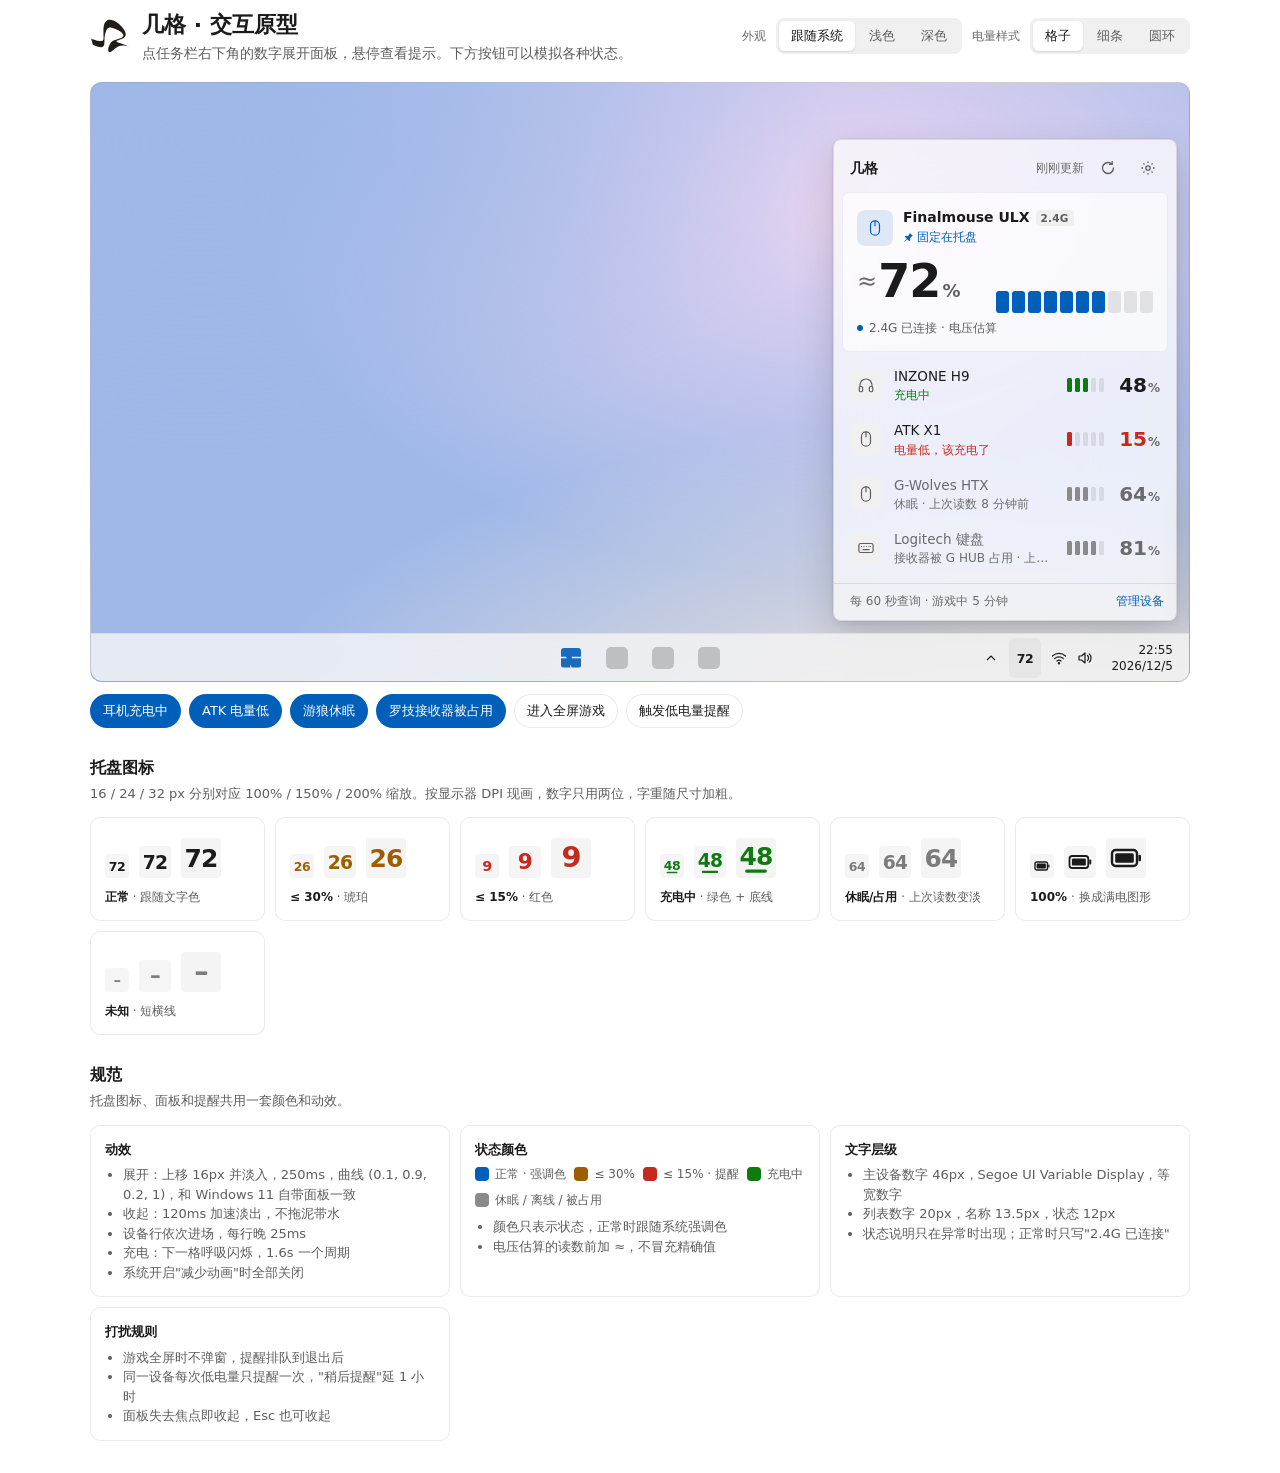
==== commit a19fb5e3: "Prepare Jige Battery 0.2.1 fixes" ====
--- a/design/ui-claude.html
+++ b/design/ui-claude.html
@@ -298,13 +298,7 @@
 
   <div class="top">
     <div class="brand">
-      <svg width="40" height="40" viewBox="0 0 40 40" aria-hidden="true">
-        <rect x="3" y="9" width="30" height="22" rx="5" fill="none" stroke="var(--ink)" stroke-width="2.2"/>
-        <rect x="34.5" y="16" width="3" height="8" rx="1.5" fill="var(--ink)"/>
-        <rect x="7" y="13" width="6" height="14" rx="1.5" fill="var(--accent)"/>
-        <rect x="15" y="13" width="6" height="14" rx="1.5" fill="var(--accent)"/>
-        <rect x="23" y="13" width="6" height="14" rx="1.5" fill="var(--accent)" opacity=".28"/>
-      </svg>
+      <img src="brand/fourj-mark.svg" width="40" height="40" alt="">
       <div>
         <h1>几格 · 交互原型</h1>
         <p class="lead">点任务栏右下角的数字展开面板，悬停查看提示。下方按钮可以模拟各种状态。</p>
@@ -365,7 +359,7 @@
 
       <div class="toast" id="toast" role="status">
         <div class="t-app">
-          <svg width="16" height="16" viewBox="0 0 40 40"><rect x="3" y="9" width="30" height="22" rx="5" fill="none" stroke="currentColor" stroke-width="3"/><rect x="8" y="14" width="6" height="12" rx="1.5" fill="var(--low)"/></svg>
+          <img src="brand/fourj-mark.svg" width="16" height="16" alt="">
           几格<span class="x"><button class="icon-btn" id="toastX" aria-label="关闭" style="width:24px;height:24px">
             <svg width="10" height="10" viewBox="0 0 10 10" stroke="currentColor" stroke-width="1.3"><path d="M1 1l8 8M9 1l-8 8"/></svg></button></span>
         </div>
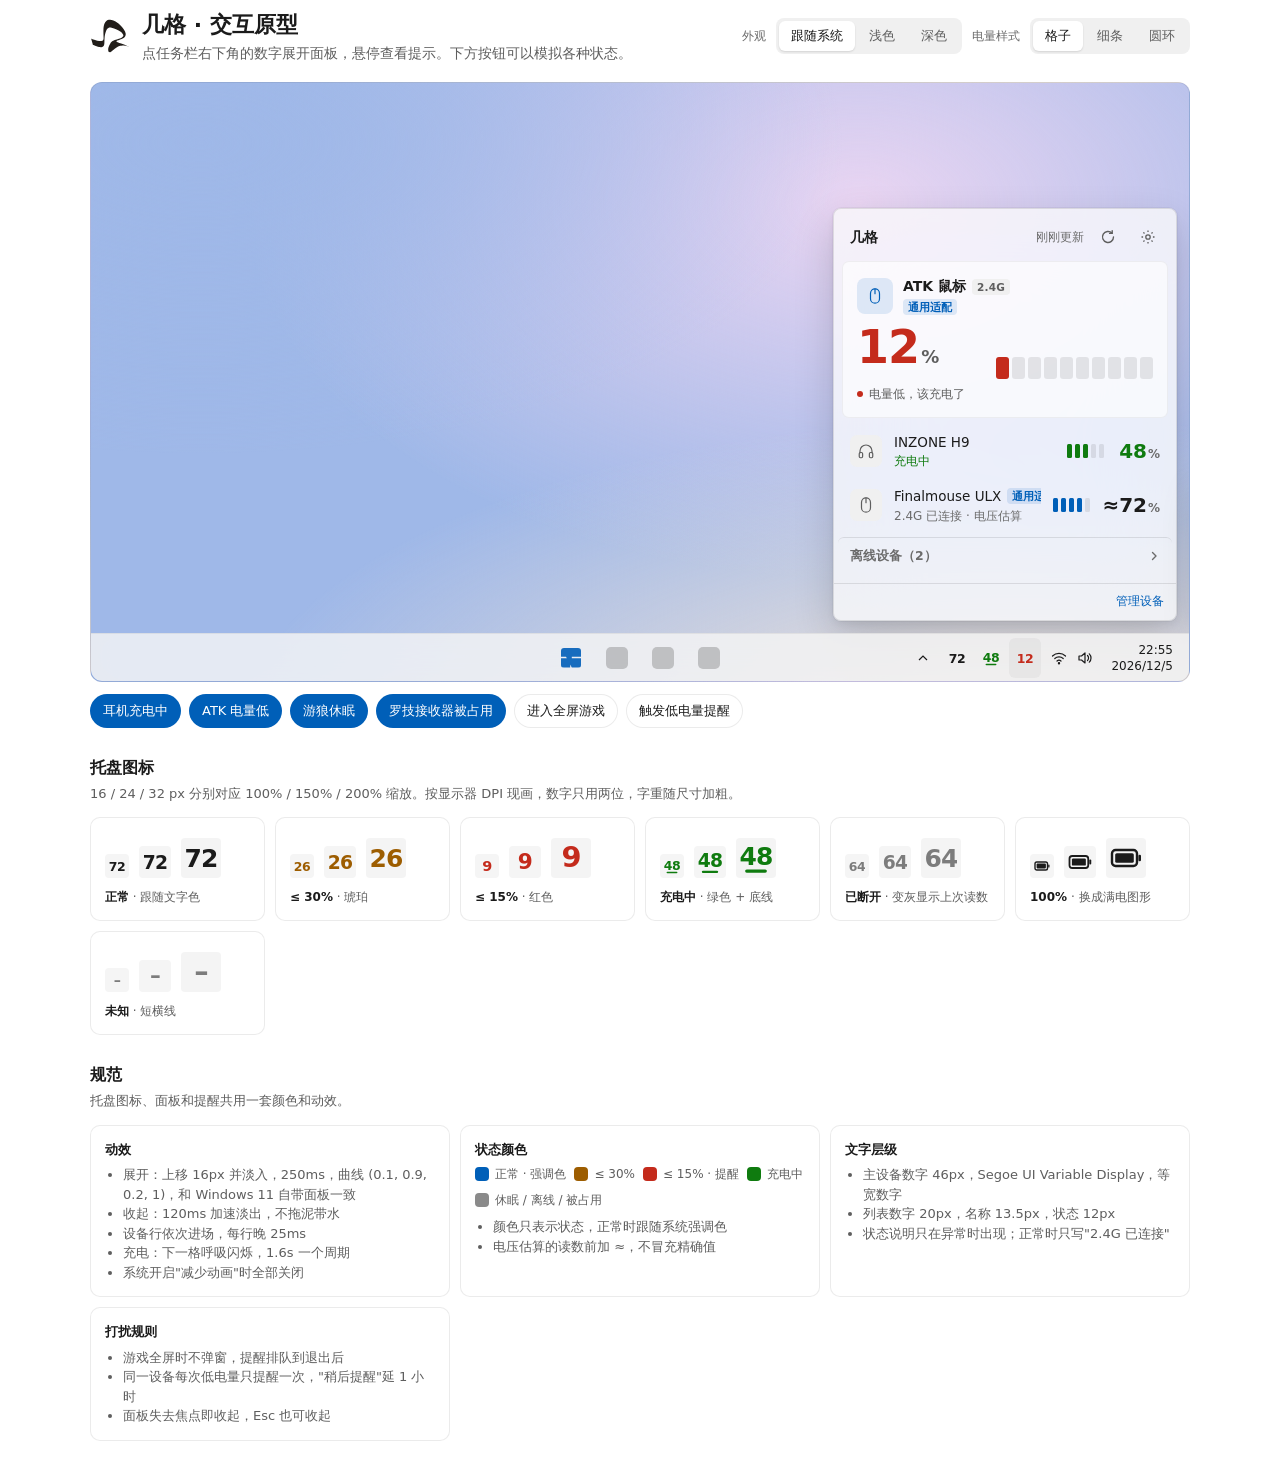
==== commit 5759da3a: "发布 0.2.2：通用协议识别与安全门、托盘多图标与自动排序、轻量心跳及缓存调度" ====
--- a/design/ui-claude.html
+++ b/design/ui-claude.html
@@ -204,12 +204,21 @@
 .drow .nm:hover{background:var(--chip)}
 .drow input.nm{background:var(--flyout-solid);outline:2px solid var(--accent)}
 .drow .st{font-size:12px;color:var(--ink-3)}
-.badge{font-size:10.5px;padding:0 5px;border-radius:4px;background:var(--chip);color:var(--ink-2);font-weight:600}
+.badge{font-size:10.5px;padding:0 5px;border-radius:4px;background:var(--chip);color:var(--ink-2);font-weight:600;display:inline-block;line-height:16px}
 .badge.ok{background:color-mix(in srgb,var(--charge) 16%,transparent);color:var(--charge)}
+.badge.gen{background:var(--accent-soft);color:var(--accent)}
 .drow.hid .dev-ico,.drow.hid .meta{opacity:.45}
 .ib{width:30px;height:30px;border:0;border-radius:5px;background:transparent;color:var(--ink-3);display:grid;place-items:center;cursor:pointer}
 .ib:hover{background:var(--hover);color:var(--ink)}
 .ib.on{color:var(--accent)}
+.chk{width:16px;height:16px;border-radius:4px;border:1.4px solid var(--ink-3);display:grid;place-items:center;color:transparent;transition:background .12s,border-color .12s}
+.ib.on .chk{background:var(--accent);border-color:var(--accent);color:var(--flyout-solid)}
+.ib.muted .chk{opacity:.45}
+.off-toggle{display:flex;align-items:center;justify-content:space-between;width:100%;height:38px;padding:0 12px;margin-top:4px;border:0;border-top:1px solid var(--flyout-stroke);background:transparent;color:var(--ink-3);font:inherit;font-size:12.5px;font-weight:600;cursor:pointer;border-radius:6px}
+.off-toggle:hover{background:var(--hover);color:var(--ink-2)}
+.off-toggle .chev{transition:transform .2s cubic-bezier(.1,.9,.2,1)}
+.off-toggle[aria-expanded="true"] .chev{transform:rotate(90deg)}
+.tray-icons{display:flex;align-items:center;gap:2px;height:100%}
 
 /* 电量指示：格子 / 细条 / 圆环 */
 .cells{display:flex;gap:3px}
@@ -339,20 +348,20 @@
         </div>
         <div id="hero"></div>
         <div class="list" id="list"></div>
-        <div class="fo-foot"><span id="pollNote">每 60 秒查询 · 游戏中 5 分钟</span><button class="link" id="goDevices">管理设备</button></div>
+        <div class="fo-foot"><span></span><button class="link" id="goDevices">管理设备</button></div>
        </div>
 
        <div class="page right" id="pSettings" aria-label="设置">
         <div class="sub-head"><button class="icon-btn back" aria-label="返回"><svg width="16" height="16" viewBox="0 0 16 16" fill="none" stroke="currentColor" stroke-width="1.5" stroke-linecap="round" stroke-linejoin="round"><path d="M10 3L5 8l5 5"/></svg></button><b>设置</b></div>
         <div class="card" id="setCard"></div>
-        <div class="about"><span>几格 0.1.3</span><span class="sp"></span><button class="link">诊断信息</button><button class="link">检查更新</button></div>
+        <div class="about"><span>几格 0.2.2</span><span class="sp"></span><button class="link">诊断信息</button><button class="link">检查更新</button></div>
        </div>
 
        <div class="page right" id="pDevices" aria-label="管理设备">
         <div class="sub-head"><button class="icon-btn back" aria-label="返回"><svg width="16" height="16" viewBox="0 0 16 16" fill="none" stroke="currentColor" stroke-width="1.5" stroke-linecap="round" stroke-linejoin="round"><path d="M10 3L5 8l5 5"/></svg></button><b>管理设备</b></div>
-        <div class="sec" style="font-weight:400">点名称可以改名，图钉设为托盘显示，眼睛控制是否出现在面板里。</div>
+        <div class="sec" style="font-weight:400">点名称可改名，勾选在托盘显示，眼睛控制是否出现在面板里。</div>
         <div id="devList" style="padding-bottom:4px"></div>
-        <div class="about"><span>没看到你的设备？</span><span class="sp"></span><button class="link">导出诊断信息</button></div>
+        <div class="about"><span>没看到设备？</span><span class="sp"></span><button class="link" id="redetectBtn">重新检测</button><button class="link">导出诊断信息</button></div>
        </div>
        </div>
       </div>
@@ -378,7 +387,7 @@
         <div class="tb-center"><div class="tb-app"><i></i></div><div class="tb-app"><i></i></div><div class="tb-app"><i></i></div><div class="tb-app"><i></i></div></div>
         <div class="tray">
           <div class="tray-btn"><svg width="12" height="12" viewBox="0 0 12 12" fill="none" stroke="currentColor" stroke-width="1.2"><path d="M2 8l4-4 4 4"/></svg></div>
-          <div class="tray-btn hit on" id="trayIcon" title="" aria-label="几格"></div>
+          <div class="tray-icons" id="trayIcons"></div>
           <div class="sys">
             <svg width="16" height="16" viewBox="0 0 16 16" fill="none" stroke="currentColor" stroke-width="1.2" stroke-linecap="round"><path d="M1.5 6a9.5 9.5 0 0 1 13 0M3.8 8.5a6.2 6.2 0 0 1 8.4 0M6 11a3 3 0 0 1 4 0"/><circle cx="8" cy="13.3" r=".6" fill="currentColor"/></svg>
             <svg width="16" height="16" viewBox="0 0 16 16" fill="none" stroke="currentColor" stroke-width="1.2" stroke-linejoin="round"><path d="M2 6h2.5L8 3v10l-3.5-3H2z"/><path d="M10.5 5.5a3.5 3.5 0 0 1 0 5M12.3 3.8a6 6 0 0 1 0 8.4" stroke-linecap="round"/></svg>
@@ -462,25 +471,47 @@
   const PIN = '<svg width="11" height="11" viewBox="0 0 12 12" fill="currentColor"><path d="M7.6 1.2l3.2 3.2-1.4.6-1.9 1.9.3 2.2-.9.9L4.7 7.8 2 10.5l-.5-.5L4.2 7.3 2 5.1l.9-.9 2.2.3L7 2.6z"/></svg>';
 
   const devices = [
-    {id:'ulx', name:'Finalmouse ULX', kind:'mouse', pct:72, est:true, primary:true},
-    {id:'h9', name:'INZONE H9', kind:'headset', pct:48},
-    {id:'atk', name:'ATK X1', kind:'mouse', pct:15},
-    {id:'gw', name:'G-Wolves HTX', kind:'mouse', pct:64},
-    {id:'lg', name:'Logitech 键盘', kind:'keyboard', pct:81},
+    {id:'ulx', name:'Finalmouse ULX', kind:'mouse', pct:72, est:true, inTray:true, lastSeen:4, badge:'generic'},
+    {id:'h9', name:'INZONE H9', kind:'headset', pct:48, inTray:true, lastSeen:5, badge:'verified'},
+    {id:'atk', name:'ATK 鼠标', kind:'mouse', pct:15, inTray:true, lastSeen:3, badge:'generic'},
+    {id:'gw', name:'G-Wolves HTX Ultra 8K', kind:'mouse', pct:64, inTray:false, lastSeen:2, badge:'verified'},
+    {id:'lg', name:'Logitech 键盘', kind:'keyboard', pct:81, inTray:false, lastSeen:1, badge:'protocol'},
   ];
   const sim = {charge:true, low:true, sleep:true, busy:true, game:false};
+  const prefs = {trayMode:'perDevice', threshold:'15%', poll:'1 分钟', silent:true, autostart:true};
   let style = 'cells';
-
+  let offlineExpanded = false;
+
+  function badgeMeta(b){
+    if (b==='verified') return {cls:'ok', text:'已实机验证'};
+    if (b==='generic') return {cls:'gen', text:'通用适配'};
+    return {cls:'', text:'按协议适配'};
+  }
+  function isOnline(d){
+    if (d.id==='gw' && sim.sleep) return false;
+    if (d.id==='lg' && sim.busy) return false;
+    return true;
+  }
   function state(d){
-    if (d.id==='h9' && sim.charge) return {k:'charge', c:'var(--charge)', text:'充电中'};
-    if (d.id==='gw' && sim.sleep) return {k:'idle', c:'var(--idle)', text:'休眠 · 上次读数 8 分钟前', dim:true};
-    if (d.id==='lg' && sim.busy) return {k:'idle', c:'var(--idle)', text:'接收器被 G HUB 占用 · 上次读数', dim:true};
+    if (d.id==='h9' && sim.charge) return {k:'charge', c:'var(--charge)', text:'充电中', online:true};
+    if (d.id==='gw' && sim.sleep) return {k:'idle', c:'var(--idle)', text:'已断开 · 上次读数 · 8 分钟前', dim:true, online:false};
+    if (d.id==='lg' && sim.busy) return {k:'idle', c:'var(--idle)', text:'接收器被占用 · 上次读数', dim:true, online:false};
     const p = pctOf(d);
-    if (p<=15) return {k:'low', c:'var(--low)', text:'电量低，该充电了'};
-    if (p<=30) return {k:'warn', c:'var(--warn)', text:'2.4G 已连接'};
-    return {k:'ok', c:'var(--ok)', text: d.est ? '2.4G 已连接 · 电压估算' : '2.4G 已连接'};
-  }
-  function pctOf(d){ return d.id==='atk' ? (sim.low?15:58) : d.pct; }
+    const th = parseInt(prefs.threshold, 10) || 15;
+    if (p<th) return {k:'low', c:'var(--low)', text:'电量低，该充电了', online:true};
+    if (p<=th+15) return {k:'warn', c:'var(--warn)', text:'电量偏低', online:true};
+    return {k:'ok', c:'var(--ok)', text: d.est ? '2.4G 已连接 · 电压估算' : '2.4G 已连接', online:true};
+  }
+  function pctOf(d){ return d.id==='atk' ? (sim.low?12:58) : d.pct; }
+
+  function buildMainPlan(){
+    const visible = devices.filter(d=>!d.hidden);
+    const online = visible.filter(isOnline).sort((a,b)=>pctOf(a)-pctOf(b));
+    const offline = visible.filter(d=>!isOnline(d)).sort((a,b)=>b.lastSeen-a.lastSeen);
+    if (online.length>0) return {hero:online[0], heroDisconnected:false, onlineRows:online.slice(1), offlineRows:offline};
+    if (offline.length>0) return {hero:offline[0], heroDisconnected:true, onlineRows:[], offlineRows:offline.slice(1)};
+    return {hero:null, heroDisconnected:false, onlineRows:[], offlineRows:[]};
+  }
 
   function indicator(d, s, big){
     const p = pctOf(d);
@@ -502,36 +533,58 @@
       <circle class="val" cx="${size/2}" cy="${size/2}" r="${r}" fill="none" stroke-width="${w}" stroke-linecap="round" stroke-dasharray="${C}" stroke-dashoffset="${C*(1-p/100)}"/></svg>`;
   }
 
+  function renderRow(d, i){
+    const s = state(d);
+    const numColor = s.k==='low' ? 'color:var(--low)' : s.k==='warn' ? 'color:var(--warn)' : s.k==='charge' ? 'color:var(--charge)' : '';
+    const bm = badgeMeta(d.badge);
+    const genTag = d.badge==='generic' ? `<span class="badge gen">${bm.text}</span>` : '';
+    return `<div class="row ${s.dim?'dim':''}" style="transition-delay:${40+i*25}ms">
+      <div class="dev-ico">${ICON[d.kind]}</div>
+      <div class="meta"><div class="nm">${d.name} ${genTag}</div>
+        <div class="st" style="${s.k==='low'||s.k==='warn'||s.k==='charge'?`color:${s.c}`:''}">${s.text}</div></div>
+      ${indicator(d, s, false)}
+      <div class="num" style="${numColor}">${d.est?'≈':''}${pctOf(d)}<small>%</small></div>
+    </div>`;
+  }
+
   function render(){
-    const hero = devices.find(d=>d.primary), hs = state(hero);
-    document.getElementById('hero').innerHTML = `
-      <div class="hero">
-        <div class="hero-top">
-          <div class="dev-ico">${ICON[hero.kind]}</div>
-          <div style="flex:1;min-width:0">
-            <div style="display:flex;gap:6px;align-items:center"><span class="name">${hero.name}</span><span class="tag">2.4G</span></div>
-            <div class="pin">${PIN}固定在托盘</div>
+    const plan = buildMainPlan();
+    if (plan.hero){
+      const hero = plan.hero, hs = state(hero), bm = badgeMeta(hero.badge);
+      const bigColor = hs.k==='low' ? 'color:var(--low)' : hs.k==='warn' ? 'color:var(--warn)' : hs.k==='charge' ? 'color:var(--charge)' : hs.k==='idle' ? 'color:var(--ink-3)' : '';
+      document.getElementById('hero').innerHTML = `
+        <div class="hero">
+          <div class="hero-top">
+            <div class="dev-ico" style="${plan.heroDisconnected?'background:var(--chip);color:var(--ink-3)':''}">${ICON[hero.kind]}</div>
+            <div style="flex:1;min-width:0">
+              <div style="display:flex;gap:6px;align-items:center"><span class="name">${hero.name}</span><span class="tag">2.4G</span></div>
+              <div style="margin-top:2px;display:flex;gap:6px;align-items:center;font-size:11.5px;color:var(--ink-3)">
+                ${plan.heroDisconnected?'<span>已断开 ·</span>':''}<span class="badge ${bm.cls}">${bm.text}</span>
+              </div>
+            </div>
           </div>
-        </div>
-        <div class="hero-mid">
-          <div class="big" style="${hs.k==='low'?'color:var(--low)':''}">${hero.est?'<span class="approx">≈</span>':''}${pctOf(hero)}<small>%</small></div>
-          ${indicator(hero, hs, true)}
-        </div>
-        <div class="sub"><span class="dot" style="color:${hs.c}"></span>${hs.text}</div>
-      </div>`;
-    const rows = devices.filter(d=>!d.primary && !d.hidden).map((d,i)=>{
-      const s = state(d);
-      const numColor = s.k==='low' ? 'color:var(--low)' : '';
-      return `<div class="row ${s.dim?'dim':''}" style="transition-delay:${40+i*25}ms">
-        <div class="dev-ico">${ICON[d.kind]}</div>
-        <div class="meta"><div class="nm">${d.name}</div>
-          <div class="st" style="${s.k==='low'||s.k==='charge'?`color:${s.c}`:''}">${s.text}</div></div>
-        ${indicator(d, s, false)}
-        <div class="num" style="${numColor}">${pctOf(d)}<small>%</small></div>
-      </div>`;
-    }).join('');
-    document.getElementById('list').innerHTML = rows;
-    renderTray(); renderTip();
+          <div class="hero-mid">
+            <div class="big" style="${bigColor}">${hero.est?'<span class="approx">≈</span>':''}${pctOf(hero)}<small>%</small></div>
+            ${indicator(hero, hs, true)}
+          </div>
+          <div class="sub"><span class="dot" style="color:${hs.c}"></span>${hs.text}</div>
+        </div>`;
+    } else {
+      document.getElementById('hero').innerHTML = `<div style="padding:28px 16px;text-align:center;color:var(--ink-2)">未找到支持的设备</div>`;
+    }
+
+    let html = plan.onlineRows.map((d,i)=>renderRow(d,i)).join('');
+    if (plan.offlineRows.length>0){
+      html += `<button class="off-toggle" id="offToggle" aria-expanded="${offlineExpanded}">
+        <span>离线设备（${plan.offlineRows.length}）</span>${CHEV}</button>`;
+      if (offlineExpanded)
+        html += plan.offlineRows.map((d,i)=>renderRow(d, plan.onlineRows.length+i)).join('');
+    }
+    document.getElementById('list').innerHTML = html;
+    const tog = document.getElementById('offToggle');
+    if (tog) tog.onclick = e => { e.stopPropagation(); offlineExpanded = !offlineExpanded; render(); };
+
+    renderTray();
     if (typeof fit === 'function' && current === 'pMain') fit('pMain');
   }
 
@@ -546,28 +599,48 @@
     const weight = size<=16 ? 700 : 650;
     const fs = text.length>=2 ? size*0.78 : size*0.9;
     const under = mode==='charge' ? `<rect x="${size*0.16}" y="${size*0.86}" width="${size*0.68}" height="${Math.max(1.5,size*0.1)}" rx="${size*0.05}" fill="${color}"/>` : '';
-    const lowDot = '';
     return `<svg width="${size}" height="${size}" viewBox="0 0 ${size} ${size}">
       <text x="50%" y="${mode==='charge'?size*0.72:size*0.79}" text-anchor="middle" font-family="Segoe UI Variable Display, Segoe UI, system-ui, sans-serif"
-        font-size="${fs}" font-weight="${weight}" letter-spacing="${-size*0.03}" fill="${color||ink}" ${mode==='idle'?'opacity=".55"':''}>${text}</text>${under}${lowDot}</svg>`;
-  }
-  function trayOpt(){
-    const d = devices.find(x=>x.primary), s = state(d), p = pctOf(d);
-    if (p>=100) return {mode:'full'};
-    return {text:String(p), color: s.k==='ok' ? '' : s.c, mode: s.k==='charge'?'charge':(s.k==='idle'?'idle':'')};
+        font-size="${fs}" font-weight="${weight}" letter-spacing="${-size*0.03}" fill="${color||ink}" ${mode==='idle'?'opacity=".55"':''}>${text}</text>${under}</svg>`;
+  }
+  function trayOptFor(d){
+    if (!d) return {text:'–', color:'', mode:'idle'};
+    const s = state(d), p = pctOf(d);
+    const resolved = s.k==='ok' ? '' : getComputedStyle(document.documentElement).getPropertyValue(s.c.slice(4,-1)).trim();
+    if (p>=100 && s.online) return {mode:'full', color:resolved};
+    return {text:String(p), color:resolved, mode: s.k==='charge'?'charge':(s.k==='idle'?'idle':'')};
+  }
+  function deviceTip(d){
+    const s = state(d), p = pctOf(d);
+    if (!s.online) return `${d.name} · 已断开 · 上次 ${d.est?'≈':''}${p}%`;
+    const tail = s.k==='charge' ? ' 充电中' : s.k==='low' ? ' 电量低' : s.k==='warn' ? ' 电量偏低' : '';
+    return `${d.name} ${d.est?'≈':''}${p}%${tail}`;
+  }
+  function summaryTip(){
+    const plan = buildMainPlan();
+    const list = [plan.hero, ...plan.onlineRows, ...plan.offlineRows].filter(Boolean);
+    return list.length ? list.map((d,i)=> i===0 ? `<b>${deviceTip(d)}</b>` : deviceTip(d)).join('<br>') : '几格 · 未找到支持的设备';
   }
   function renderTray(){
-    const o = trayOpt();
-    o.color = o.color ? getComputedStyle(document.documentElement).getPropertyValue(o.color.slice(4,-1)).trim() : '';
-    document.getElementById('trayIcon').innerHTML = trayIconSVG(16, o);
-  }
-  function renderTip(){
-    const parts = devices.map(d=>{
-      const s = state(d), p = pctOf(d);
-      const tail = s.k==='charge' ? ' 充电中' : s.k==='idle' ? '（上次）' : s.k==='low' ? ' 电量低' : '';
-      return `${d.primary?'<b>':''}${d.name} ${d.est?'≈':''}${p}%${tail}${d.primary?'</b>':''}`;
+    const box = document.getElementById('trayIcons');
+    const plan = buildMainPlan();
+    let slots = [];
+    if (prefs.trayMode==='lowest'){
+      slots = [{key:'single', device:plan.hero, tipHtml:summaryTip()}];
+    } else {
+      const checked = devices.filter(d=>d.inTray);
+      slots = checked.length ? checked.map(d=>({key:d.id, device:d, tipHtml:deviceTip(d)}))
+        : [{key:'single', device:null, tipHtml:'几格 · 点击打开面板'}];
+    }
+    const isOpen = fly.classList.contains('open');
+    box.innerHTML = slots.map((slot,i)=>
+      `<div class="tray-btn hit ${isOpen && i===slots.length-1?'on':''}" data-slot="${i}" aria-label="几格">${trayIconSVG(16, trayOptFor(slot.device))}</div>`
+    ).join('');
+    box.querySelectorAll('.tray-btn').forEach((btn,i)=>{
+      btn.onclick = e => { e.stopPropagation(); setOpen(!fly.classList.contains('open')); };
+      btn.onmouseenter = () => { if (!fly.classList.contains('open')){ tip.innerHTML = slots[i].tipHtml; tip.classList.add('show'); } };
+      btn.onmouseleave = () => tip.classList.remove('show');
     });
-    document.getElementById('tip').innerHTML = parts.join('<br>');
   }
 
   function renderIconGrid(){
@@ -577,7 +650,7 @@
       {cap:'<b>≤ 30%</b> · 琥珀', o:{text:'26', color:css('--warn')}},
       {cap:'<b>≤ 15%</b> · 红色', o:{text:'9', color:css('--low')}},
       {cap:'<b>充电中</b> · 绿色 + 底线', o:{text:'48', color:css('--charge'), mode:'charge'}},
-      {cap:'<b>休眠/占用</b> · 上次读数变淡', o:{text:'64', mode:'idle'}},
+      {cap:'<b>已断开</b> · 变灰显示上次读数', o:{text:'64', mode:'idle'}},
       {cap:'<b>100%</b> · 换成满电图形', o:{mode:'full'}},
       {cap:'<b>未知</b> · 短横线', o:{text:'–', mode:'idle'}},
     ];
@@ -588,13 +661,10 @@
   }
 
   // 交互
-  const fly = document.getElementById('flyout'), tray = document.getElementById('trayIcon'), tip = document.getElementById('tip');
+  const fly = document.getElementById('flyout'), tip = document.getElementById('tip');
   const toast = document.getElementById('toast'), game = document.getElementById('game'), queued = document.getElementById('queued');
   let pendingToast = false;
-  function setOpen(v){ if(!v) nav('pMain', true); fly.classList.toggle('open', v); tray.classList.toggle('on', v); if (v){ tip.classList.remove('show'); toast.classList.remove('show'); } }
-  tray.addEventListener('click', e=>{ e.stopPropagation(); setOpen(!fly.classList.contains('open')); });
-  tray.addEventListener('mouseenter', ()=>{ if(!fly.classList.contains('open')) tip.classList.add('show'); });
-  tray.addEventListener('mouseleave', ()=> tip.classList.remove('show'));
+  function setOpen(v){ if(!v) nav('pMain', true); fly.classList.toggle('open', v); renderTray(); if (v){ tip.classList.remove('show'); toast.classList.remove('show'); } }
   document.getElementById('stage').addEventListener('click', e=>{ if(!fly.contains(e.target)) setOpen(false); });
   document.addEventListener('keydown', e=>{ if(e.key!=='Escape') return; if(current!=='pMain') nav('pMain'); else setOpen(false); });
   document.getElementById('refresh').addEventListener('click', e=>{
@@ -650,7 +720,6 @@
   const pages = document.getElementById('pages');
   const order = ['pMain','pSettings','pDevices'];
   let current = 'pMain';
-  const VERIFIED = {ulx:false, h9:true, atk:false, gw:true, lg:false};
   function fit(id){ const el = document.getElementById(id); if (el) pages.style.height = el.offsetHeight + 'px'; }
   if (window.ResizeObserver) new ResizeObserver(()=>fit(current)).observe(document.getElementById('pSettings'));
   function nav(id, instant){
@@ -671,12 +740,6 @@
   document.getElementById('goSettings').addEventListener('click', e=>{ e.stopPropagation(); nav('pSettings'); });
   document.getElementById('goDevices').addEventListener('click', e=>{ e.stopPropagation(); nav('pDevices'); });
   document.querySelectorAll('.back').forEach(b=>b.addEventListener('click', e=>{ e.stopPropagation(); nav('pMain'); }));
-  document.querySelectorAll('.tg').forEach(t=>t.addEventListener('click', e=>{ e.stopPropagation(); t.setAttribute('aria-checked', t.getAttribute('aria-checked')!=='true'); }));
-  document.querySelectorAll('[data-chips]').forEach(g=>g.querySelectorAll('button').forEach(b=>b.addEventListener('click', e=>{
-    e.stopPropagation(); g.querySelectorAll('button').forEach(x=>x.setAttribute('aria-pressed', x===b));
-    if (g.dataset.chips==='poll') document.getElementById('pollNote').textContent = `每 ${b.textContent.replace(' ','')} 查询 · 游戏中 5 分钟`;
-  })));
-  function setPrimary(id){ devices.forEach(d=>d.primary = d.id===id); devices.find(d=>d.primary).hidden=false; render(); }
   const GL = {
     tray:'<svg width="16" height="16" viewBox="0 0 16 16" fill="none" stroke="currentColor" stroke-width="1.3"><rect x="1.5" y="9.5" width="13" height="5" rx="1.2"/><path d="M10.5 12h2"/></svg>',
     bell:'<svg width="16" height="16" viewBox="0 0 16 16" fill="none" stroke="currentColor" stroke-width="1.3" stroke-linejoin="round"><path d="M4 11V7a4 4 0 0 1 8 0v4l1.2 1.5H2.8z"/><path d="M6.5 14a1.6 1.6 0 0 0 3 0" stroke-linecap="round"/></svg>',
@@ -686,15 +749,18 @@
   };
   const CHEV = '<svg class="chev" width="12" height="12" viewBox="0 0 12 12" fill="none" stroke="currentColor" stroke-width="1.4" stroke-linecap="round" stroke-linejoin="round"><path d="M4.5 2.5L8 6l-3.5 3.5"/></svg>';
   const CHECK = '<svg class="ck" width="14" height="14" viewBox="0 0 14 14" fill="none" stroke="currentColor" stroke-width="1.6" stroke-linecap="round" stroke-linejoin="round"><path d="M3 7.2l2.6 2.6L11 4.4"/></svg>';
-  const prefs = {threshold:'15%', poll:'60 秒', silent:true, autostart:true};
+  const TICK = '<svg width="12" height="12" viewBox="0 0 14 14" fill="none" stroke="currentColor" stroke-width="2" stroke-linecap="round" stroke-linejoin="round"><path d="M3 7.2l2.6 2.6L11 4.4"/></svg>';
   let expanded = null;
   function fillSettings(){
-    const primary = devices.find(d=>d.primary);
+    const trayVal = prefs.trayMode==='lowest' ? '最低电量' : '每台一个图标';
     const rows = [
-      {key:'tray', gl:'tray', name:'托盘显示', value:primary.name, options:devices.map(d=>({v:d.id, t:d.name, on:d.primary}))},
+      {key:'trayMode', gl:'tray', name:'托盘显示', value:trayVal, options:[
+        {v:'perDevice', t:'每台设备一个图标（默认）', on:prefs.trayMode==='perDevice'},
+        {v:'lowest', t:'只显示电量最低的设备', on:prefs.trayMode==='lowest'}
+      ]},
       {key:'threshold', gl:'bell', name:'低电量提醒', value:prefs.threshold, options:['10%','15%','20%','30%'].map(v=>({v, t:v==='15%'?'15%（默认）':v, on:prefs.threshold===v}))},
       {key:'silent', gl:'game', name:'游戏中不打扰', toggle:'silent'},
-      {key:'poll', gl:'clock', name:'查询间隔', value:prefs.poll, options:['30 秒','60 秒','2 分钟'].map(v=>({v, t:v==='60 秒'?'60 秒（默认）':v, on:prefs.poll===v}))},
+      {key:'poll', gl:'clock', name:'查询间隔', value:prefs.poll, options:['30 秒','1 分钟','2 分钟'].map(v=>({v, t:v==='1 分钟'?'1 分钟（默认）':v, on:prefs.poll===v}))},
       {key:'autostart', gl:'power', name:'开机自启', toggle:'autostart'}
     ];
     const card = document.getElementById('setCard');
@@ -707,13 +773,12 @@
     card.querySelectorAll('.crow[data-key]').forEach(b=>b.onclick = e=>{
       e.stopPropagation(); const k=b.dataset.key; const opening = expanded!==k; expanded = opening?k:null;
       card.querySelectorAll('.crow[data-key]').forEach(x=>{ const on = x.dataset.key===expanded; x.setAttribute('aria-expanded', on); x.nextElementSibling.classList.toggle('open', on); });
-      setTimeout(()=>fit('pSettings'), 260); fit('pSettingsLive');
+      setTimeout(()=>fit('pSettings'), 260); fit('pSettings');
     });
     card.querySelectorAll('.opt').forEach(o=>o.onclick = e=>{
       e.stopPropagation(); const k=o.dataset.key, v=o.dataset.v;
-      if (k==='tray') setPrimary(v); else prefs[k]=v;
-      if (k==='poll') document.getElementById('pollNote').textContent = `每 ${v.replace(' ','')} 查询 · 游戏中 5 分钟`;
-      expanded = null; fillSettings(); setTimeout(()=>fit('pSettings'), 260);
+      prefs[k]=v;
+      expanded = null; fillSettings(); render(); setTimeout(()=>fit('pSettings'), 260);
     });
     requestAnimationFrame(()=>fit('pSettings'));
   }
@@ -721,18 +786,21 @@
   const EYE_OFF = '<svg width="16" height="16" viewBox="0 0 16 16" fill="none" stroke="currentColor" stroke-width="1.3" stroke-linecap="round"><path d="M2 2l12 12M6.4 3.8A6.6 6.6 0 0 1 8 3.5C12 3.5 14.5 8 14.5 8a12 12 0 0 1-1.9 2.4M10.5 10.9A5.4 5.4 0 0 1 8 12.5C4 12.5 1.5 8 1.5 8a12.6 12.6 0 0 1 2.7-3.2"/></svg>';
   function fillDevices(){
     const box = document.getElementById('devList');
-    box.innerHTML = devices.map(d=>`
-      <div class="drow ${d.hidden?'hid':''}" data-id="${d.id}">
+    const perMode = prefs.trayMode==='perDevice';
+    box.innerHTML = devices.map(d=>{
+      const bm = badgeMeta(d.badge);
+      return `<div class="drow ${d.hidden?'hid':''}" data-id="${d.id}">
         <div class="dev-ico">${ICON[d.kind]}</div>
         <div class="meta"><button class="nm" title="点击改名">${d.name}</button>
-          <div class="st">2.4G · <span class="badge ${VERIFIED[d.id]?'ok':''}">${VERIFIED[d.id]?'已实机验证':'按协议适配'}</span></div></div>
-        <button class="ib ${d.primary?'on':''}" data-act="pin" title="${d.primary?'托盘正在显示':'设为托盘显示'}">${PIN.replace('width="11" height="11"','width="14" height="14"')}</button>
-        <button class="ib" data-act="eye" title="${d.hidden?'在面板中显示':'在面板中隐藏'}" ${d.primary?'disabled style="opacity:.35"':''}>${d.hidden?EYE_OFF:EYE}</button>
-      </div>`).join('');
+          <div class="st">2.4G · <span class="badge ${bm.cls}">${bm.text}</span></div></div>
+        <button class="ib ${d.inTray?'on':''} ${perMode?'':'muted'}" data-act="tray" title="${d.inTray?'取消托盘显示':'勾选在托盘显示'}"><span class="chk">${TICK}</span></button>
+        <button class="ib" data-act="eye" title="${d.hidden?'在面板中显示':'在面板中隐藏'}">${d.hidden?EYE_OFF:EYE}</button>
+      </div>`;
+    }).join('');
     box.querySelectorAll('.drow').forEach(row=>{
       const d = devices.find(x=>x.id===row.dataset.id);
-      row.querySelector('[data-act="pin"]').onclick = e=>{ e.stopPropagation(); setPrimary(d.id); fillDevices(); };
-      row.querySelector('[data-act="eye"]').onclick = e=>{ e.stopPropagation(); if(d.primary) return; d.hidden=!d.hidden; render(); fillDevices(); };
+      row.querySelector('[data-act="tray"]').onclick = e=>{ e.stopPropagation(); d.inTray=!d.inTray; render(); fillDevices(); };
+      row.querySelector('[data-act="eye"]').onclick = e=>{ e.stopPropagation(); d.hidden=!d.hidden; render(); fillDevices(); };
       const nm = row.querySelector('.nm');
       nm.onclick = e=>{
         e.stopPropagation();
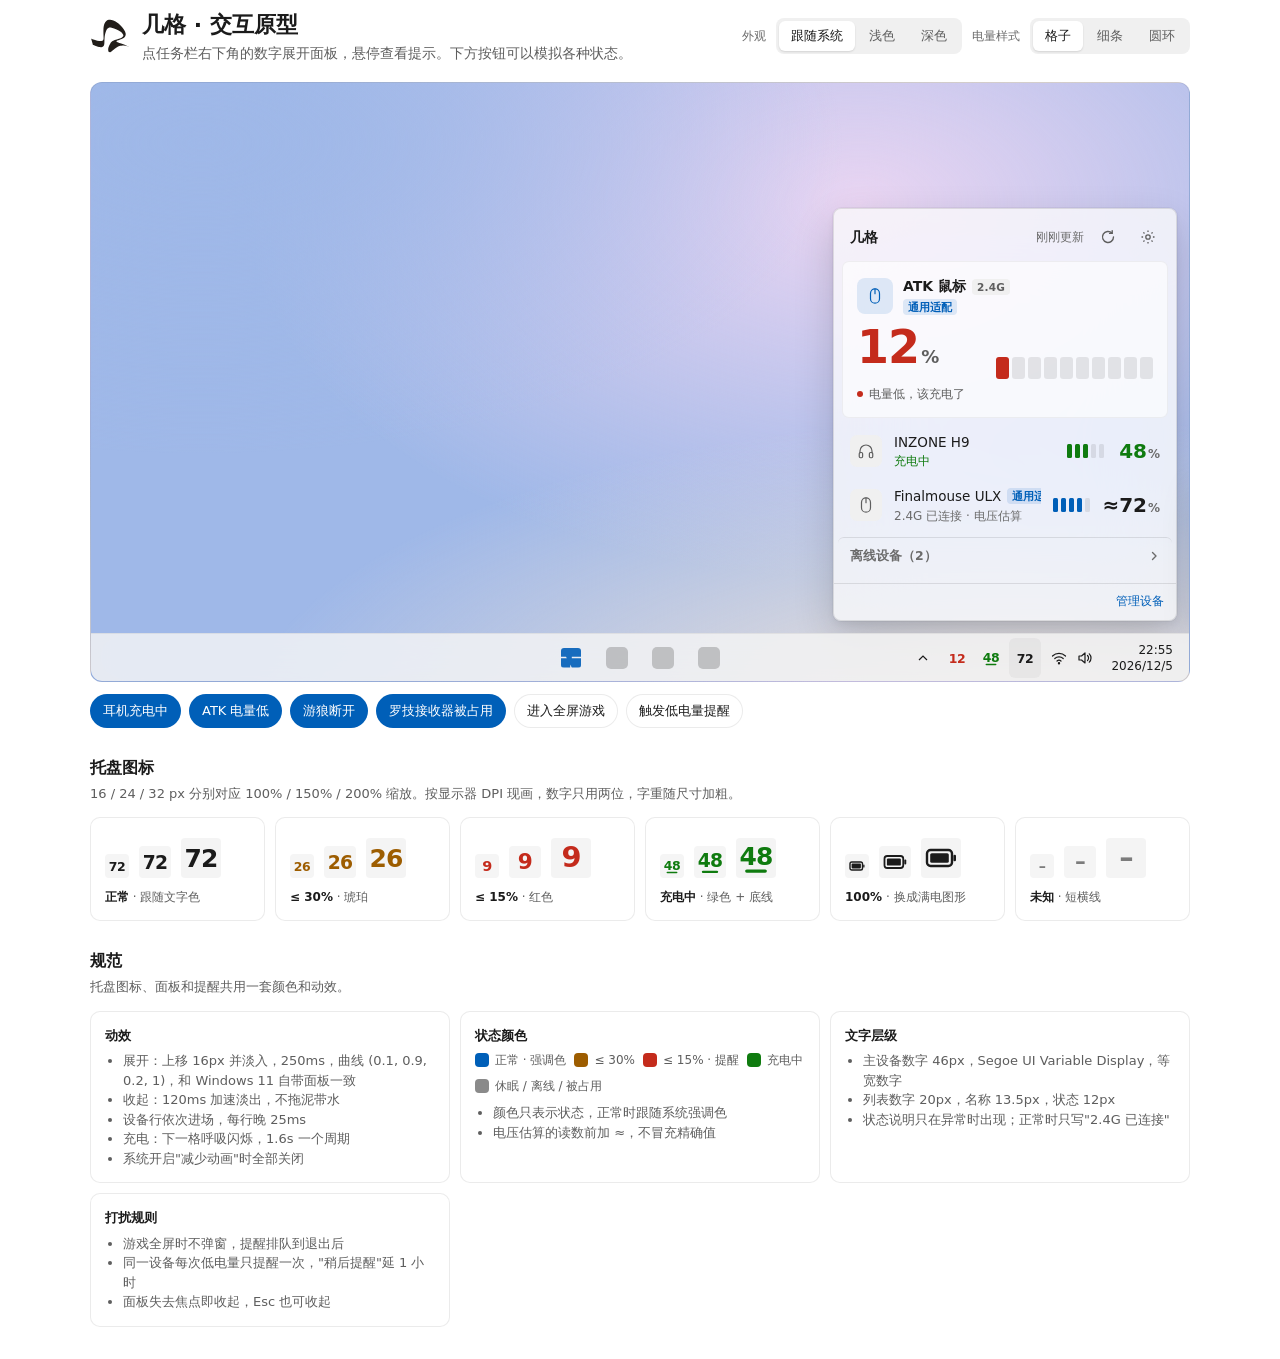
==== commit 186c4fb2: "修复 0.2.4 罗技设备识别与托盘显示" ====
--- a/design/ui-claude.html
+++ b/design/ui-claude.html
@@ -166,12 +166,17 @@
 .crow .chev{color:var(--ink-3);flex:none;transition:transform .25s cubic-bezier(.1,.9,.2,1)}
 .crow[aria-expanded="true"] .chev{transform:rotate(90deg)}
 .opts{max-height:0;overflow:hidden;transition:max-height .25s cubic-bezier(.1,.9,.2,1)}
-.opts.open{max-height:220px}
+.opts.open{max-height:204px}
+.opts > div{max-height:204px;overflow-y:auto}
 .opt{display:flex;align-items:center;gap:10px;width:100%;height:34px;padding:0 14px 0 44px;border:0;background:transparent;color:var(--ink);font:inherit;font-size:13px;text-align:left;cursor:pointer}
 .opt:hover{background:var(--hover)}
 .opt .ck{margin-left:auto;color:var(--accent);opacity:0}
 .opt[aria-checked="true"] .ck{opacity:1}
 .opt[aria-checked="true"]{font-weight:600}
+.opt.device-choice{padding-left:52px;font-weight:400}
+.device-choice .chk{margin-left:auto;flex-shrink:0}
+.device-choice[aria-checked="true"] .chk{background:var(--accent);border-color:var(--accent);color:var(--flyout-solid)}
+.device-choice span:first-child{min-width:0;overflow:hidden;text-overflow:ellipsis;white-space:nowrap}
 
 /* 面板内分页：设置页与设备页从右侧推入，返回时主页从左侧回来 */
 .pages{position:relative;overflow:hidden;transition:height .25s cubic-bezier(.1,.9,.2,1)}
@@ -400,7 +405,7 @@
     <div class="controls">
       <button class="chipbtn" data-sim="charge" aria-pressed="true">耳机充电中</button>
       <button class="chipbtn" data-sim="low" aria-pressed="true">ATK 电量低</button>
-      <button class="chipbtn" data-sim="sleep" aria-pressed="true">游狼休眠</button>
+      <button class="chipbtn" data-sim="disconnected" aria-pressed="true">游狼断开</button>
       <button class="chipbtn" data-sim="busy" aria-pressed="true">罗技接收器被占用</button>
       <button class="chipbtn" data-sim="game" aria-pressed="false">进入全屏游戏</button>
       <button class="chipbtn" id="fireToast">触发低电量提醒</button>
@@ -477,8 +482,8 @@
     {id:'gw', name:'G-Wolves HTX Ultra 8K', kind:'mouse', pct:64, inTray:false, lastSeen:2, badge:'verified'},
     {id:'lg', name:'Logitech 键盘', kind:'keyboard', pct:81, inTray:false, lastSeen:1, badge:'protocol'},
   ];
-  const sim = {charge:true, low:true, sleep:true, busy:true, game:false};
-  const prefs = {trayMode:'perDevice', threshold:'15%', poll:'1 分钟', silent:true, autostart:true};
+  const sim = {charge:true, low:true, disconnected:true, busy:true, game:false};
+  const prefs = {trayMode:'custom', threshold:'15%', poll:'1 分钟', silent:true, autostart:true};
   let style = 'cells';
   let offlineExpanded = false;
 
@@ -488,13 +493,13 @@
     return {cls:'', text:'按协议适配'};
   }
   function isOnline(d){
-    if (d.id==='gw' && sim.sleep) return false;
+    if (d.id==='gw' && sim.disconnected) return false;
     if (d.id==='lg' && sim.busy) return false;
     return true;
   }
   function state(d){
     if (d.id==='h9' && sim.charge) return {k:'charge', c:'var(--charge)', text:'充电中', online:true};
-    if (d.id==='gw' && sim.sleep) return {k:'idle', c:'var(--idle)', text:'已断开 · 上次读数 · 8 分钟前', dim:true, online:false};
+    if (d.id==='gw' && sim.disconnected) return {k:'idle', c:'var(--idle)', text:'已断开 · 上次读数 · 8 分钟前', dim:true, online:false};
     if (d.id==='lg' && sim.busy) return {k:'idle', c:'var(--idle)', text:'接收器被占用 · 上次读数', dim:true, online:false};
     const p = pctOf(d);
     const th = parseInt(prefs.threshold, 10) || 15;
@@ -616,19 +621,17 @@
     const tail = s.k==='charge' ? ' 充电中' : s.k==='low' ? ' 电量低' : s.k==='warn' ? ' 电量偏低' : '';
     return `${d.name} ${d.est?'≈':''}${p}%${tail}`;
   }
-  function summaryTip(){
-    const plan = buildMainPlan();
-    const list = [plan.hero, ...plan.onlineRows, ...plan.offlineRows].filter(Boolean);
-    return list.length ? list.map((d,i)=> i===0 ? `<b>${deviceTip(d)}</b>` : deviceTip(d)).join('<br>') : '几格 · 未找到支持的设备';
+  function summaryTip(list){
+    return list.length ? list.map((d,i)=> i===0 ? `<b>${deviceTip(d)}</b>` : deviceTip(d)).join('<br>') : '几格 · 点击打开面板';
   }
   function renderTray(){
     const box = document.getElementById('trayIcons');
-    const plan = buildMainPlan();
+    const active = devices.filter(isOnline).sort((a,b)=>pctOf(a)-pctOf(b));
     let slots = [];
     if (prefs.trayMode==='lowest'){
-      slots = [{key:'single', device:plan.hero, tipHtml:summaryTip()}];
+      slots = [{key:'single', device:active[0], tipHtml:summaryTip(active)}];
     } else {
-      const checked = devices.filter(d=>d.inTray);
+      const checked = active.filter(d=>d.inTray);
       slots = checked.length ? checked.map(d=>({key:d.id, device:d, tipHtml:deviceTip(d)}))
         : [{key:'single', device:null, tipHtml:'几格 · 点击打开面板'}];
     }
@@ -650,7 +653,6 @@
       {cap:'<b>≤ 30%</b> · 琥珀', o:{text:'26', color:css('--warn')}},
       {cap:'<b>≤ 15%</b> · 红色', o:{text:'9', color:css('--low')}},
       {cap:'<b>充电中</b> · 绿色 + 底线', o:{text:'48', color:css('--charge'), mode:'charge'}},
-      {cap:'<b>已断开</b> · 变灰显示上次读数', o:{text:'64', mode:'idle'}},
       {cap:'<b>100%</b> · 换成满电图形', o:{mode:'full'}},
       {cap:'<b>未知</b> · 短横线', o:{text:'–', mode:'idle'}},
     ];
@@ -752,11 +754,14 @@
   const TICK = '<svg width="12" height="12" viewBox="0 0 14 14" fill="none" stroke="currentColor" stroke-width="2" stroke-linecap="round" stroke-linejoin="round"><path d="M3 7.2l2.6 2.6L11 4.4"/></svg>';
   let expanded = null;
   function fillSettings(){
-    const trayVal = prefs.trayMode==='lowest' ? '最低电量' : '每台一个图标';
+    const trayVal = prefs.trayMode==='lowest' ? '最低电量' : '自定义';
+    const trayChecks = prefs.trayMode==='custom' ? devices.map(d=>
+      `<button class="opt device-choice" data-device="${d.id}" role="checkbox" aria-checked="${d.inTray}"><span></span><span class="chk">${TICK}</span></button>`
+    ).join('') : '';
     const rows = [
       {key:'trayMode', gl:'tray', name:'托盘显示', value:trayVal, options:[
-        {v:'perDevice', t:'每台设备一个图标（默认）', on:prefs.trayMode==='perDevice'},
-        {v:'lowest', t:'只显示电量最低的设备', on:prefs.trayMode==='lowest'}
+        {v:'lowest', t:'只显示电量最低的一台', on:prefs.trayMode==='lowest'},
+        {v:'custom', t:'自定义', on:prefs.trayMode==='custom'}
       ]},
       {key:'threshold', gl:'bell', name:'低电量提醒', value:prefs.threshold, options:['10%','15%','20%','30%'].map(v=>({v, t:v==='15%'?'15%（默认）':v, on:prefs.threshold===v}))},
       {key:'silent', gl:'game', name:'游戏中不打扰', toggle:'silent'},
@@ -767,7 +772,7 @@
     card.innerHTML = rows.map(r => r.toggle
       ? `<button class="crow" data-toggle="${r.toggle}"><span class="gl">${GL[r.gl]}</span><span class="nm">${r.name}</span><span class="tg" role="switch" aria-checked="${prefs[r.toggle]}"></span></button>`
       : `<button class="crow" data-key="${r.key}" aria-expanded="${expanded===r.key}"><span class="gl">${GL[r.gl]}</span><span class="nm">${r.name}</span><span class="val">${r.value}</span>${CHEV}</button>
-         <div class="opts ${expanded===r.key?'open':''}"><div>${r.options.map(o=>`<button class="opt" data-key="${r.key}" data-v="${o.v}" aria-checked="${o.on}">${o.t}${CHECK}</button>`).join('')}</div></div>`
+         <div class="opts ${expanded===r.key?'open':''}"><div>${r.options.map(o=>`<button class="opt" data-key="${r.key}" data-v="${o.v}" aria-checked="${o.on}">${o.t}${CHECK}</button>`).join('')}${r.key==='trayMode'?trayChecks:''}</div></div>`
     ).join('');
     card.querySelectorAll('.crow[data-toggle]').forEach(b=>b.onclick = e=>{ e.stopPropagation(); const k=b.dataset.toggle; prefs[k]=!prefs[k]; b.querySelector('.tg').setAttribute('aria-checked', prefs[k]); });
     card.querySelectorAll('.crow[data-key]').forEach(b=>b.onclick = e=>{
@@ -775,10 +780,16 @@
       card.querySelectorAll('.crow[data-key]').forEach(x=>{ const on = x.dataset.key===expanded; x.setAttribute('aria-expanded', on); x.nextElementSibling.classList.toggle('open', on); });
       setTimeout(()=>fit('pSettings'), 260); fit('pSettings');
     });
-    card.querySelectorAll('.opt').forEach(o=>o.onclick = e=>{
+    card.querySelectorAll('.opt[data-v]').forEach(o=>o.onclick = e=>{
       e.stopPropagation(); const k=o.dataset.key, v=o.dataset.v;
       prefs[k]=v;
-      expanded = null; fillSettings(); render(); setTimeout(()=>fit('pSettings'), 260);
+      if (k!=='trayMode') expanded = null;
+      fillSettings(); render(); setTimeout(()=>fit('pSettings'), 260);
+    });
+    card.querySelectorAll('.device-choice').forEach(b=>{
+      const d = devices.find(device=>device.id===b.dataset.device);
+      b.firstElementChild.textContent = d.name;
+      b.onclick = e=>{ e.stopPropagation(); d.inTray=!d.inTray; b.setAttribute('aria-checked', d.inTray); render(); };
     });
     requestAnimationFrame(()=>fit('pSettings'));
   }
@@ -786,14 +797,14 @@
   const EYE_OFF = '<svg width="16" height="16" viewBox="0 0 16 16" fill="none" stroke="currentColor" stroke-width="1.3" stroke-linecap="round"><path d="M2 2l12 12M6.4 3.8A6.6 6.6 0 0 1 8 3.5C12 3.5 14.5 8 14.5 8a12 12 0 0 1-1.9 2.4M10.5 10.9A5.4 5.4 0 0 1 8 12.5C4 12.5 1.5 8 1.5 8a12.6 12.6 0 0 1 2.7-3.2"/></svg>';
   function fillDevices(){
     const box = document.getElementById('devList');
-    const perMode = prefs.trayMode==='perDevice';
+    const customMode = prefs.trayMode==='custom';
     box.innerHTML = devices.map(d=>{
       const bm = badgeMeta(d.badge);
       return `<div class="drow ${d.hidden?'hid':''}" data-id="${d.id}">
         <div class="dev-ico">${ICON[d.kind]}</div>
         <div class="meta"><button class="nm" title="点击改名">${d.name}</button>
           <div class="st">2.4G · <span class="badge ${bm.cls}">${bm.text}</span></div></div>
-        <button class="ib ${d.inTray?'on':''} ${perMode?'':'muted'}" data-act="tray" title="${d.inTray?'取消托盘显示':'勾选在托盘显示'}"><span class="chk">${TICK}</span></button>
+        <button class="ib ${d.inTray?'on':''} ${customMode?'':'muted'}" data-act="tray" title="${d.inTray?'取消托盘显示':'勾选在托盘显示'}"><span class="chk">${TICK}</span></button>
         <button class="ib" data-act="eye" title="${d.hidden?'在面板中显示':'在面板中隐藏'}">${d.hidden?EYE_OFF:EYE}</button>
       </div>`;
     }).join('');
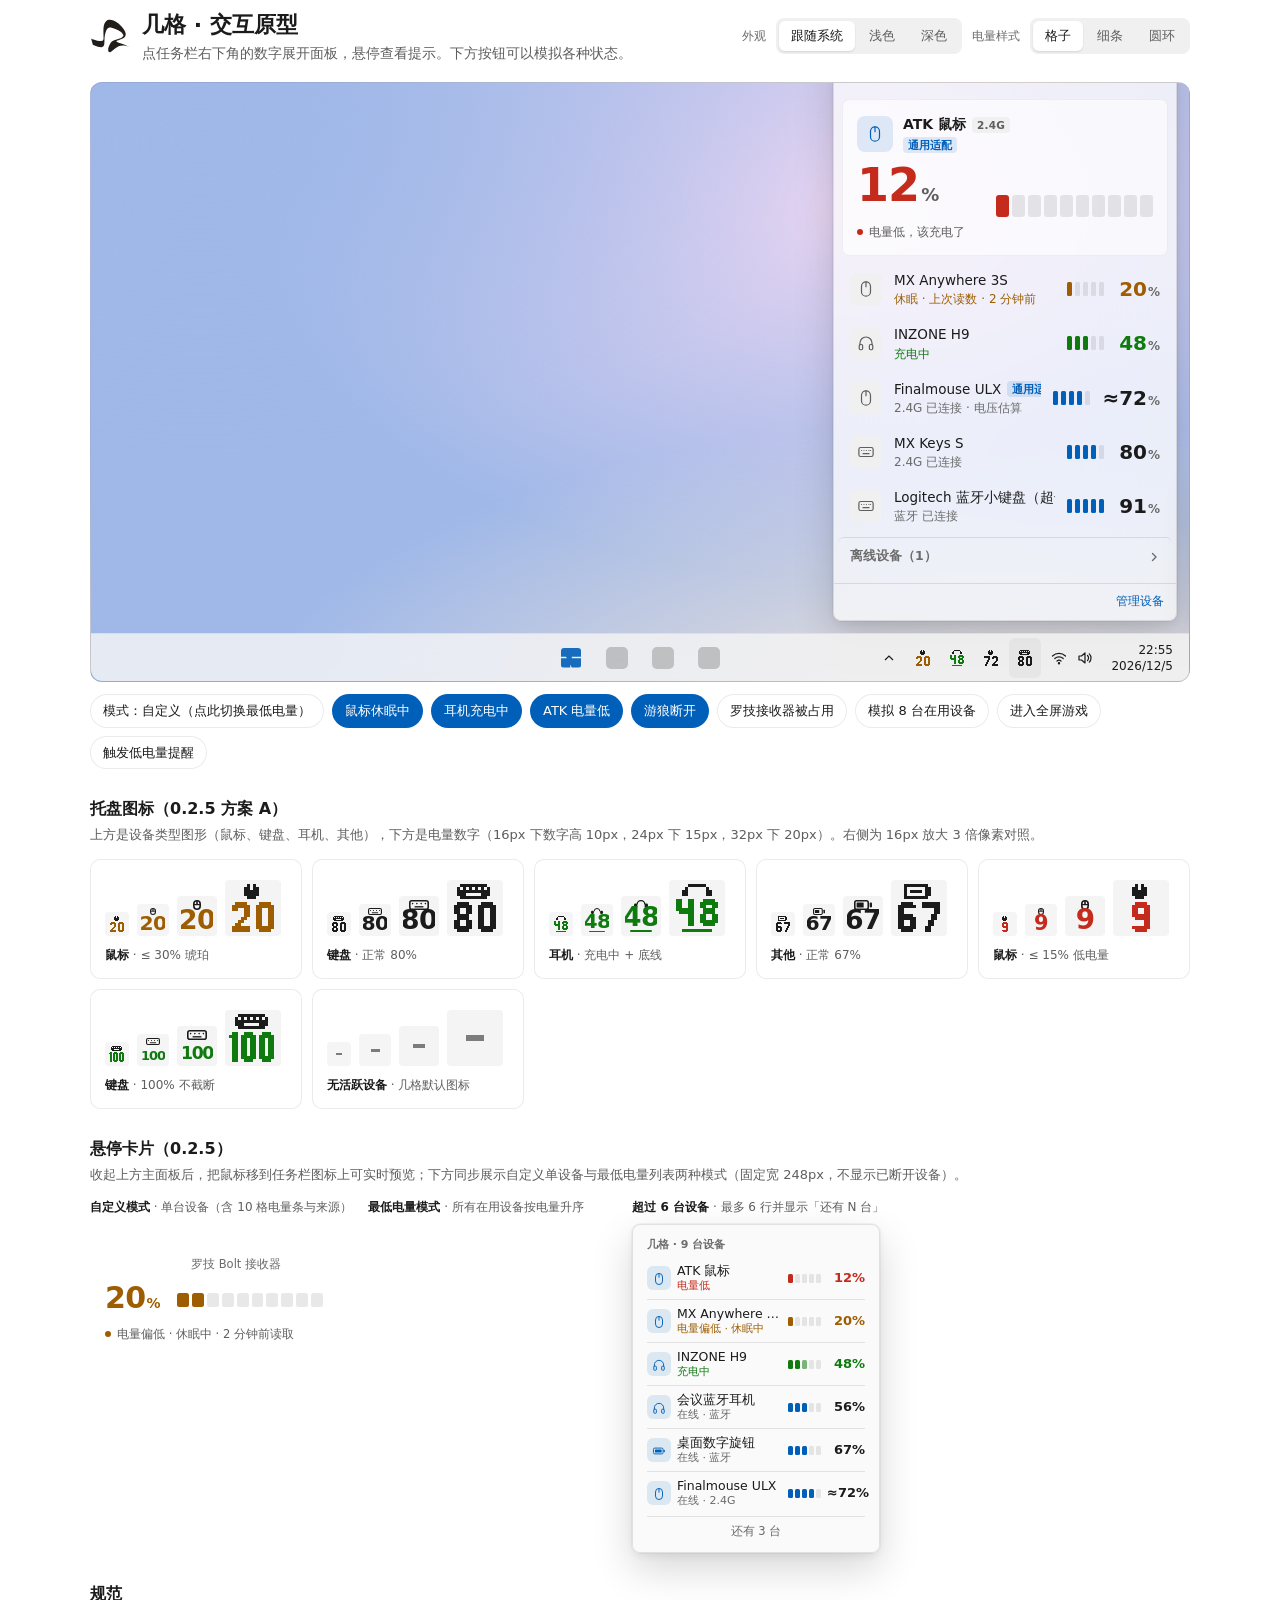
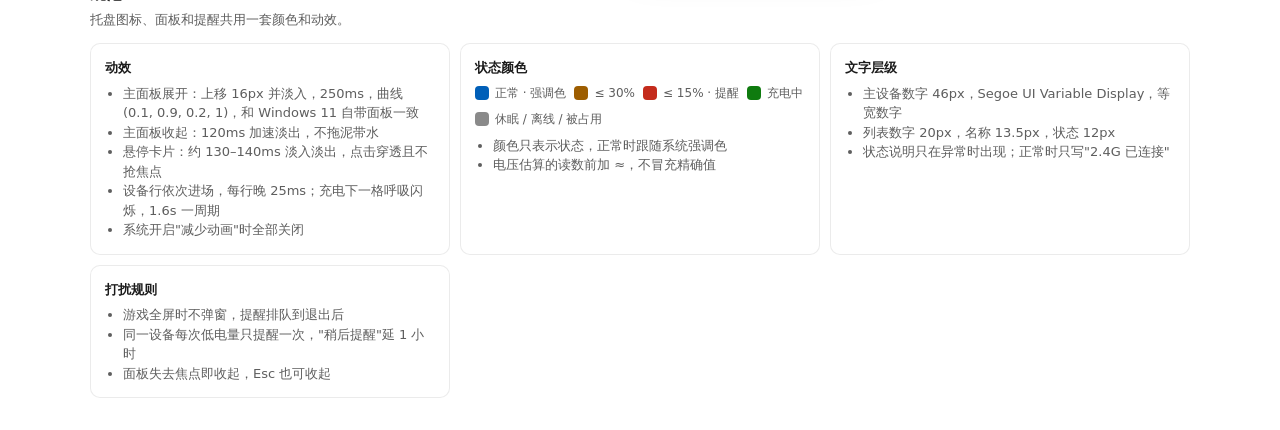
==== commit 8df743e5: "实现 0.2.5：托盘图标区分设备（方案 A）与自绘悬停卡片" ====
--- a/design/ui-claude.html
+++ b/design/ui-claude.html
@@ -100,13 +100,48 @@
 .sys{display:flex;gap:10px;align-items:center;padding:0 8px;height:40px;border-radius:6px}
 .clock{text-align:right;font-size:12px;line-height:16px;padding:0 8px}
 
-/* 托盘提示 */
-.tip{position:absolute;bottom:58px;right:120px;background:var(--flyout-solid);color:var(--ink);
-  border:1px solid var(--flyout-stroke);border-radius:6px;padding:7px 10px;font-size:12px;line-height:18px;
-  box-shadow:0 4px 12px rgba(0,0,0,.14);opacity:0;transform:translateY(4px);pointer-events:none;
-  transition:opacity .12s ease, transform .12s ease;white-space:nowrap}
-.tip.show{opacity:1;transform:none;transition-delay:.35s}
-.tip b{font-weight:600}
+/* 自绘悬停卡片（0.2.5） */
+.hcard{position:absolute;bottom:60px;left:0;width:248px;background:var(--flyout);color:var(--ink);
+  backdrop-filter:blur(40px) saturate(1.8);-webkit-backdrop-filter:blur(40px) saturate(1.8);
+  border:1px solid var(--flyout-stroke);border-radius:8px;box-shadow:var(--shadow);
+  padding:12px 14px;opacity:0;pointer-events:none;z-index:20;
+  transition:opacity .13s cubic-bezier(.7,0,1,.5)}
+.hcard.show{opacity:1;transition:opacity .14s cubic-bezier(.25,.1,.25,1)}
+.hcard.static{position:static;opacity:1;pointer-events:auto;transition:none}
+.hc-top{display:flex;align-items:center;gap:10px}
+.hc-ico{width:32px;height:32px;border-radius:7px;background:var(--accent-soft);color:var(--accent);display:grid;place-items:center;flex:none}
+.hc-ico.dim{background:var(--chip);color:var(--ink-3)}
+.hc-meta{flex:1;min-width:0}
+.hc-name{font-size:13.5px;font-weight:600;line-height:18px;white-space:nowrap;overflow:hidden;text-overflow:ellipsis}
+.hc-sub{margin-top:1px;font-size:11.5px;color:var(--ink-3);display:flex;gap:6px;align-items:center;min-width:0}
+.hc-src{white-space:nowrap;overflow:hidden;text-overflow:ellipsis;min-width:0}
+.hc-mid{display:flex;align-items:center;gap:10px;margin-top:10px}
+.hc-big{font-family:var(--font-num);font-size:30px;font-weight:600;line-height:30px;letter-spacing:-.02em;font-variant-numeric:tabular-nums;min-width:62px;white-space:nowrap}
+.hc-big small{font-size:14px;font-weight:600;margin-left:1px}
+.hc-big .approx{font-size:16px;font-weight:500;color:var(--ink-3);margin-right:1px;vertical-align:4px}
+.hc-cells{display:flex;gap:3px;flex:1}
+.hc-cells i{flex:1;height:14px;border-radius:2.5px;background:var(--cell-empty);display:block}
+.hc-cells i.f{background:var(--c)}
+.hc-cells i.next{background:var(--c);opacity:.55}
+.hc-st{margin-top:8px;font-size:11.5px;color:var(--ink-2);display:flex;align-items:center;gap:6px;white-space:nowrap;overflow:hidden;text-overflow:ellipsis}
+.hc-title{font-size:11px;color:var(--ink-3);margin-bottom:4px;font-weight:600}
+.hc-row{display:flex;align-items:center;gap:6px;padding:6px 0}
+.hc-row+.hc-row{border-top:1px solid var(--flyout-stroke)}
+.hc-row .hc-ico{width:24px;height:24px;border-radius:6px}
+.hc-row .hc-ico svg{width:14px;height:14px}
+.hc-rinfo{flex:1;min-width:0}
+.hc-rname{font-size:12.5px;font-weight:500;line-height:16px;white-space:nowrap;overflow:hidden;text-overflow:ellipsis}
+.hc-rst{font-size:11px;color:var(--ink-3);line-height:14px;white-space:nowrap;overflow:hidden;text-overflow:ellipsis}
+.hc-mini{display:flex;gap:2px;width:33px;flex:none}
+.hc-mini i{flex:1;height:9px;border-radius:1.5px;background:var(--cell-empty);display:block}
+.hc-mini i.f{background:var(--c)}
+.hc-mini i.next{background:var(--c);opacity:.55}
+.hc-pct{font-family:var(--font-num);font-size:13px;font-weight:600;width:38px;text-align:right;font-variant-numeric:tabular-nums;flex:none}
+.hc-more{border-top:1px solid var(--flyout-stroke);padding-top:6px;margin-top:2px;text-align:center;font-size:11.5px;color:var(--ink-3)}
+.hc-empty{display:flex;align-items:center;gap:10px}
+.hc-showcase{display:flex;flex-wrap:wrap;gap:16px;align-items:flex-start}
+.hc-demo{display:flex;flex-direction:column;gap:8px}
+.hc-demo .cap{font-size:12px;color:var(--ink-2)}
 
 /* 弹出面板 */
 .flyout{position:absolute;right:12px;bottom:60px;width:344px;max-width:calc(100% - 24px);
@@ -284,9 +319,9 @@
 @media (prefers-color-scheme: dark){:root:not([data-theme="light"]) .chipbtn[aria-pressed="true"]{color:#000}}
 
 /* 托盘图标规范 */
-.grid{display:grid;grid-template-columns:repeat(auto-fill,minmax(160px,1fr));gap:10px}
+.grid{display:grid;grid-template-columns:repeat(auto-fill,minmax(204px,1fr));gap:10px}
 .cardx{background:var(--card);border:1px solid var(--card-stroke);border-radius:10px;padding:14px}
-.icons{display:flex;align-items:flex-end;gap:10px;margin:6px 0 10px}
+.icons{display:flex;align-items:flex-end;gap:8px;margin:6px 0 10px}
 .icons .z{background:var(--taskbar);border-radius:4px;display:grid;place-items:center;padding:4px}
 .cap{font-size:12px;color:var(--ink-2)}
 .cap b{color:var(--ink);font-weight:600}
@@ -359,7 +394,7 @@
        <div class="page right" id="pSettings" aria-label="设置">
         <div class="sub-head"><button class="icon-btn back" aria-label="返回"><svg width="16" height="16" viewBox="0 0 16 16" fill="none" stroke="currentColor" stroke-width="1.5" stroke-linecap="round" stroke-linejoin="round"><path d="M10 3L5 8l5 5"/></svg></button><b>设置</b></div>
         <div class="card" id="setCard"></div>
-        <div class="about"><span>几格 0.2.2</span><span class="sp"></span><button class="link">诊断信息</button><button class="link">检查更新</button></div>
+        <div class="about"><span>几格 0.2.5</span><span class="sp"></span><button class="link">诊断信息</button><button class="link">检查更新</button></div>
        </div>
 
        <div class="page right" id="pDevices" aria-label="管理设备">
@@ -384,7 +419,7 @@
         <div class="t-act"><button class="btn" id="toastLater">1 小时后提醒</button><button class="btn pri" id="toastOk">知道了</button></div>
       </div>
 
-      <div class="tip" id="tip"></div>
+      <div class="hcard" id="tip" role="tooltip" aria-hidden="true"></div>
 
       <div class="game" id="game"><div class="cross"></div><div class="g-in"><b>独占全屏游戏中</b><span>托盘被遮住 · 几格不弹任何窗口，查询放慢到 5 分钟</span></div></div>
 
@@ -403,19 +438,28 @@
     </div>
 
     <div class="controls">
+      <button class="chipbtn" id="toggleTrayMode" aria-pressed="false">模式：自定义（点此切换最低电量）</button>
+      <button class="chipbtn" data-sim="sleep" aria-pressed="true">鼠标休眠中</button>
       <button class="chipbtn" data-sim="charge" aria-pressed="true">耳机充电中</button>
       <button class="chipbtn" data-sim="low" aria-pressed="true">ATK 电量低</button>
       <button class="chipbtn" data-sim="disconnected" aria-pressed="true">游狼断开</button>
-      <button class="chipbtn" data-sim="busy" aria-pressed="true">罗技接收器被占用</button>
+      <button class="chipbtn" data-sim="busy" aria-pressed="false">罗技接收器被占用</button>
+      <button class="chipbtn" data-sim="many" aria-pressed="false">模拟 8 台在用设备</button>
       <button class="chipbtn" data-sim="game" aria-pressed="false">进入全屏游戏</button>
       <button class="chipbtn" id="fireToast">触发低电量提醒</button>
     </div>
   </section>
 
   <section>
-    <h2>托盘图标</h2>
-    <p class="note">16 / 24 / 32 px 分别对应 100% / 150% / 200% 缩放。按显示器 DPI 现画，数字只用两位，字重随尺寸加粗。</p>
+    <h2>托盘图标（0.2.5 方案 A）</h2>
+    <p class="note">上方是设备类型图形（鼠标、键盘、耳机、其他），下方是电量数字（16px 下数字高 10px，24px 下 15px，32px 下 20px）。右侧为 16px 放大 3 倍像素对照。</p>
     <div class="grid" id="iconGrid"></div>
+  </section>
+
+  <section>
+    <h2>悬停卡片（0.2.5）</h2>
+    <p class="note">收起上方主面板后，把鼠标移到任务栏图标上可实时预览；下方同步展示自定义单设备与最低电量列表两种模式（固定宽 248px，不显示已断开设备）。</p>
+    <div class="hc-showcase" id="hoverShowcase"></div>
   </section>
 
   <section>
@@ -425,10 +469,10 @@
       <div class="cardx">
         <h3>动效</h3>
         <ul>
-          <li>展开：上移 16px 并淡入，250ms，曲线 (0.1, 0.9, 0.2, 1)，和 Windows 11 自带面板一致</li>
-          <li>收起：120ms 加速淡出，不拖泥带水</li>
-          <li>设备行依次进场，每行晚 25ms</li>
-          <li>充电：下一格呼吸闪烁，1.6s 一个周期</li>
+          <li>主面板展开：上移 16px 并淡入，250ms，曲线 (0.1, 0.9, 0.2, 1)，和 Windows 11 自带面板一致</li>
+          <li>主面板收起：120ms 加速淡出，不拖泥带水</li>
+          <li>悬停卡片：约 130–140ms 淡入淡出，点击穿透且不抢焦点</li>
+          <li>设备行依次进场，每行晚 25ms；充电下一格呼吸闪烁，1.6s 一周期</li>
           <li>系统开启"减少动画"时全部关闭</li>
         </ul>
       </div>
@@ -471,22 +515,31 @@
   const ICON = {
     mouse:'<svg width="18" height="18" viewBox="0 0 24 24" fill="none" stroke="currentColor" stroke-width="1.6"><rect x="6" y="2.5" width="12" height="19" rx="6"/><path d="M12 2.5v6.5" stroke-linecap="round"/></svg>',
     headset:'<svg width="18" height="18" viewBox="0 0 24 24" fill="none" stroke="currentColor" stroke-width="1.6" stroke-linejoin="round"><path d="M4 15v-3a8 8 0 0 1 16 0v3"/><rect x="3" y="14" width="4.5" height="7" rx="1.6"/><rect x="16.5" y="14" width="4.5" height="7" rx="1.6"/></svg>',
-    keyboard:'<svg width="18" height="18" viewBox="0 0 24 24" fill="none" stroke="currentColor" stroke-width="1.6" stroke-linecap="round"><rect x="2.5" y="6" width="19" height="12" rx="2.5"/><path d="M6 10h.01M9.3 10h.01M12.6 10h.01M15.9 10h.01M18 10h.01M8 14.2h8"/></svg>'
+    keyboard:'<svg width="18" height="18" viewBox="0 0 24 24" fill="none" stroke="currentColor" stroke-width="1.6" stroke-linecap="round"><rect x="2.5" y="6" width="19" height="12" rx="2.5"/><path d="M6 10h.01M9.3 10h.01M12.6 10h.01M15.9 10h.01M18 10h.01M8 14.2h8"/></svg>',
+    other:'<svg width="18" height="18" viewBox="0 0 24 24" fill="none" stroke="currentColor" stroke-width="1.6"><rect x="2.5" y="7" width="16.5" height="10" rx="2.2"/><rect x="20" y="10" width="2" height="4" rx=".8" fill="currentColor" stroke="none"/><rect x="5" y="9.4" width="11.5" height="5.2" rx="1" fill="currentColor" stroke="none"/></svg>'
   };
   const PIN = '<svg width="11" height="11" viewBox="0 0 12 12" fill="currentColor"><path d="M7.6 1.2l3.2 3.2-1.4.6-1.9 1.9.3 2.2-.9.9L4.7 7.8 2 10.5l-.5-.5L4.2 7.3 2 5.1l.9-.9 2.2.3L7 2.6z"/></svg>';
 
   const devices = [
-    {id:'ulx', name:'Finalmouse ULX', kind:'mouse', pct:72, est:true, inTray:true, lastSeen:4, badge:'generic'},
-    {id:'h9', name:'INZONE H9', kind:'headset', pct:48, inTray:true, lastSeen:5, badge:'verified'},
-    {id:'atk', name:'ATK 鼠标', kind:'mouse', pct:15, inTray:true, lastSeen:3, badge:'generic'},
-    {id:'gw', name:'G-Wolves HTX Ultra 8K', kind:'mouse', pct:64, inTray:false, lastSeen:2, badge:'verified'},
-    {id:'lg', name:'Logitech 键盘', kind:'keyboard', pct:81, inTray:false, lastSeen:1, badge:'protocol'},
+    {id:'mx3s', name:'MX Anywhere 3S', kind:'mouse', pct:20, inTray:true, lastSeen:6, readMin:2, conn:'2.4G', source:'罗技 Bolt 接收器', badge:'protocol'},
+    {id:'mxks', name:'MX Keys S', kind:'keyboard', pct:80, inTray:true, lastSeen:5, readMin:1, conn:'2.4G', source:'罗技 Bolt 接收器', badge:'protocol'},
+    {id:'ulx', name:'Finalmouse ULX', kind:'mouse', pct:72, est:true, inTray:true, lastSeen:4, readMin:3, conn:'2.4G', source:'Finalmouse 接收器', badge:'generic'},
+    {id:'h9', name:'INZONE H9', kind:'headset', pct:48, inTray:true, lastSeen:5, readMin:0, conn:'2.4G', source:'Sony INZONE 接收器', badge:'verified'},
+    {id:'atk', name:'ATK 鼠标', kind:'mouse', pct:15, inTray:false, lastSeen:3, readMin:1, conn:'2.4G', source:'ATK 无线接收器', badge:'generic'},
+    {id:'gw', name:'G-Wolves HTX Ultra 8K', kind:'mouse', pct:64, inTray:false, lastSeen:2, readMin:8, conn:'2.4G', source:'游狼无线接收器', badge:'verified'},
+    {id:'lg', name:'Logitech 蓝牙小键盘（超长名称省略示例）', kind:'keyboard', pct:91, inTray:false, lastSeen:1, readMin:4, conn:'蓝牙', source:'Windows 蓝牙', badge:'protocol'},
   ];
-  const sim = {charge:true, low:true, disconnected:true, busy:true, game:false};
+  const extraDevices = [
+    {id:'ex1', name:'USB 有线鼠标', kind:'mouse', pct:100, inTray:false, lastSeen:1, readMin:0, conn:'USB', source:'罗技 USB 直连', badge:'protocol', full:true},
+    {id:'ex2', name:'会议蓝牙耳机', kind:'headset', pct:56, inTray:false, lastSeen:1, readMin:3, conn:'蓝牙', source:'Windows 蓝牙', badge:'generic'},
+    {id:'ex3', name:'桌面数字旋钮', kind:'other', pct:67, inTray:false, lastSeen:1, readMin:5, conn:'蓝牙', source:'Windows 蓝牙', badge:'generic'},
+  ];
+  const sim = {sleep:true, charge:true, low:true, disconnected:true, busy:false, many:false, game:false};
   const prefs = {trayMode:'custom', threshold:'15%', poll:'1 分钟', silent:true, autostart:true};
   let style = 'cells';
   let offlineExpanded = false;
 
+  function activePool(){ return sim.many ? devices.concat(extraDevices) : devices; }
   function badgeMeta(b){
     if (b==='verified') return {cls:'ok', text:'已实机验证'};
     if (b==='generic') return {cls:'gen', text:'通用适配'};
@@ -497,20 +550,23 @@
     if (d.id==='lg' && sim.busy) return false;
     return true;
   }
+  function isAsleep(d){ return d.id==='mx3s' && sim.sleep; }
   function state(d){
-    if (d.id==='h9' && sim.charge) return {k:'charge', c:'var(--charge)', text:'充电中', online:true};
-    if (d.id==='gw' && sim.disconnected) return {k:'idle', c:'var(--idle)', text:'已断开 · 上次读数 · 8 分钟前', dim:true, online:false};
-    if (d.id==='lg' && sim.busy) return {k:'idle', c:'var(--idle)', text:'接收器被占用 · 上次读数', dim:true, online:false};
+    if (d.id==='h9' && sim.charge) return {k:'charge', c:'var(--charge)', text:'充电中', online:true, asleep:false};
+    if (d.full) return {k:'charge', c:'var(--charge)', text:'已充满', online:true, asleep:false, full:true};
+    if (d.id==='gw' && sim.disconnected) return {k:'idle', c:'var(--idle)', text:'已断开 · 上次读数 · 8 分钟前', dim:true, online:false, asleep:false};
+    if (d.id==='lg' && sim.busy) return {k:'idle', c:'var(--idle)', text:'接收器被占用 · 上次读数', dim:true, online:false, asleep:false};
     const p = pctOf(d);
     const th = parseInt(prefs.threshold, 10) || 15;
-    if (p<th) return {k:'low', c:'var(--low)', text:'电量低，该充电了', online:true};
-    if (p<=th+15) return {k:'warn', c:'var(--warn)', text:'电量偏低', online:true};
-    return {k:'ok', c:'var(--ok)', text: d.est ? '2.4G 已连接 · 电压估算' : '2.4G 已连接', online:true};
+    const asleep = isAsleep(d);
+    if (p<th) return {k:'low', c:'var(--low)', text: asleep ? '休眠 · 上次读数 · 2 分钟前' : '电量低，该充电了', online:true, asleep};
+    if (p<=th+15) return {k:'warn', c:'var(--warn)', text: asleep ? '休眠 · 上次读数 · 2 分钟前' : '电量偏低', online:true, asleep};
+    return {k:'ok', c:'var(--ok)', text: asleep ? '休眠 · 上次读数 · 2 分钟前' : (d.est ? `${d.conn} 已连接 · 电压估算` : `${d.conn} 已连接`), online:true, asleep};
   }
   function pctOf(d){ return d.id==='atk' ? (sim.low?12:58) : d.pct; }
 
   function buildMainPlan(){
-    const visible = devices.filter(d=>!d.hidden);
+    const visible = activePool().filter(d=>!d.hidden);
     const online = visible.filter(isOnline).sort((a,b)=>pctOf(a)-pctOf(b));
     const offline = visible.filter(d=>!isOnline(d)).sort((a,b)=>b.lastSeen-a.lastSeen);
     if (online.length>0) return {hero:online[0], heroDisconnected:false, onlineRows:online.slice(1), offlineRows:offline};
@@ -524,16 +580,16 @@
       const n = big?10:5, f = Math.round(p/100*n);
       let h = '';
       for (let i=0;i<n;i++){
-        const cls = i<f ? 'f' : (s.k==='charge' && i===f ? 'next' : '');
+        const cls = i<f ? 'f' : (s.k==='charge' && !s.full && i===f ? 'next' : '');
         h += `<i class="${cls}"></i>`;
       }
       return `<div class="cells" style="--c:${s.c}">${h}</div>`;
     }
     if (style==='bar'){
-      return `<div class="bar ${s.k==='charge'?'charging':''}" style="--c:${s.c}"><i style="width:${p}%"></i></div>`;
+      return `<div class="bar ${s.k==='charge' && !s.full?'charging':''}" style="--c:${s.c}"><i style="width:${p}%"></i></div>`;
     }
     const r = big?20:10, w = big?5:3, size=(r+w)*2, C = 2*Math.PI*r;
-    return `<svg class="ring ${s.k==='charge'?'charging':''}" width="${size}" height="${size}" viewBox="0 0 ${size} ${size}" style="--c:${s.c};transform:rotate(-90deg)">
+    return `<svg class="ring ${s.k==='charge' && !s.full?'charging':''}" width="${size}" height="${size}" viewBox="0 0 ${size} ${size}" style="--c:${s.c};transform:rotate(-90deg)">
       <circle class="trk" cx="${size/2}" cy="${size/2}" r="${r}" fill="none" stroke-width="${w}"/>
       <circle class="val" cx="${size/2}" cy="${size/2}" r="${r}" fill="none" stroke-width="${w}" stroke-linecap="round" stroke-dasharray="${C}" stroke-dashoffset="${C*(1-p/100)}"/></svg>`;
   }
@@ -544,7 +600,7 @@
     const bm = badgeMeta(d.badge);
     const genTag = d.badge==='generic' ? `<span class="badge gen">${bm.text}</span>` : '';
     return `<div class="row ${s.dim?'dim':''}" style="transition-delay:${40+i*25}ms">
-      <div class="dev-ico">${ICON[d.kind]}</div>
+      <div class="dev-ico">${ICON[d.kind]||ICON.other}</div>
       <div class="meta"><div class="nm">${d.name} ${genTag}</div>
         <div class="st" style="${s.k==='low'||s.k==='warn'||s.k==='charge'?`color:${s.c}`:''}">${s.text}</div></div>
       ${indicator(d, s, false)}
@@ -560,9 +616,9 @@
       document.getElementById('hero').innerHTML = `
         <div class="hero">
           <div class="hero-top">
-            <div class="dev-ico" style="${plan.heroDisconnected?'background:var(--chip);color:var(--ink-3)':''}">${ICON[hero.kind]}</div>
+            <div class="dev-ico" style="${plan.heroDisconnected?'background:var(--chip);color:var(--ink-3)':''}">${ICON[hero.kind]||ICON.other}</div>
             <div style="flex:1;min-width:0">
-              <div style="display:flex;gap:6px;align-items:center"><span class="name">${hero.name}</span><span class="tag">2.4G</span></div>
+              <div style="display:flex;gap:6px;align-items:center"><span class="name">${hero.name}</span><span class="tag">${hero.conn}</span></div>
               <div style="margin-top:2px;display:flex;gap:6px;align-items:center;font-size:11.5px;color:var(--ink-3)">
                 ${plan.heroDisconnected?'<span>已断开 ·</span>':''}<span class="badge ${bm.cls}">${bm.text}</span>
               </div>
@@ -589,51 +645,213 @@
     const tog = document.getElementById('offToggle');
     if (tog) tog.onclick = e => { e.stopPropagation(); offlineExpanded = !offlineExpanded; render(); };
 
+    const modeBtn = document.getElementById('toggleTrayMode');
+    if (modeBtn){
+      const lowest = prefs.trayMode==='lowest';
+      modeBtn.setAttribute('aria-pressed', lowest);
+      modeBtn.textContent = lowest ? '模式：最低电量（点此切换自定义）' : '模式：自定义（点此切换最低电量）';
+    }
+
     renderTray();
+    renderHoverShowcase();
     if (typeof fit === 'function' && current === 'pMain') fit('pMain');
   }
 
-  // 托盘数字图标：SVG 模拟，真实实现为按 DPI 绘制的 HICON
-  function trayIconSVG(size, opt){
-    const {text, color, mode} = opt;
+  // 0.2.5 方案 A：16px 像素版与 24/32px 矢量版（与 PixelDigits.cs / Graphics.cs 保持一致）
+  const PX_GLYPH5 = {
+    mouse:    ['.#.#.','##.##','#####','#####','.###.'],
+    keyboard: ['.#########.','#.#.#.#.#.#','###########','###.....###','.#########.'],
+    headset:  ['..######..','.#......#.','##......##','##......##','.#......#.'],
+    other:    ['########.','#......##','#.####.##','#......##','########.']
+  };
+  const PX_GLYPH4 = {
+    mouse:    ['.#.#.','##.##','#####','.###.'],
+    keyboard: ['#.#.#.#.#.#','###########','###.....###','.#########.'],
+    headset:  ['..######..','.#......#.','##......##','##......##'],
+    other:    ['#######.','#.....##','#.....##','#######.']
+  };
+  const PX_ROWS10 = [
+    [30,63,51,51,51,51,51,51,63,30],[12,14,15,12,12,12,12,12,63,63],[30,63,51,48,48,24,12,6,63,63],
+    [31,63,48,48,30,30,48,48,63,31],[51,51,51,51,63,62,48,48,48,48],[63,63,3,3,31,63,48,48,63,31],
+    [30,63,3,3,31,63,51,51,63,30],[63,63,48,48,24,24,12,12,6,6],[30,63,51,51,30,30,51,51,63,30],
+    [30,63,51,51,63,62,48,48,63,30]
+  ];
+  const PX_ROWS9 = [
+    [30,63,51,51,51,51,51,63,30],[12,14,15,12,12,12,12,63,63],[30,63,51,48,24,12,6,63,63],
+    [31,63,48,30,30,48,48,63,31],[51,51,51,63,62,48,48,48,48],[63,63,3,31,63,48,48,63,31],
+    [30,63,3,31,63,51,51,63,30],[63,63,48,24,24,12,12,6,6],[30,63,51,30,30,51,51,63,30],
+    [30,63,51,63,62,48,48,63,30]
+  ];
+  const PX_100 = [
+    '.##..###...###.','###.#####.#####','.##.##.##.##.##','.##.##.##.##.##','.##.##.##.##.##',
+    '.##.##.##.##.##','.##.##.##.##.##','.##.##.##.##.##','.##.#####.#####','.##..###...###.'
+  ];
+  function pxMask(rows, x0, y0, fill, op){
+    let out = '';
+    const a = op ? ` opacity="${op}"` : '';
+    rows.forEach((r,y)=>[...r].forEach((c,x)=>{ if(c==='#') out += `<rect x="${x0+x}" y="${y0+y}" width="1" height="1" fill="${fill}"${a}/>`; }));
+    return out;
+  }
+  function pxDigit(d, x0, y0, h, fill, op){
+    const rows = (h===9 ? PX_ROWS9 : PX_ROWS10)[d];
+    let out = '';
+    const a = op ? ` opacity="${op}"` : '';
+    for (let y=0;y<rows.length;y++)
+      for (let x=0;x<6;x++)
+        if (rows[y] & (1<<x)) out += `<rect x="${x0+x}" y="${y0+y}" width="1" height="1" fill="${fill}"${a}/>`;
+    return out;
+  }
+  function vectorGlyph(kind, x, y, w, h, ink, op){
+    const s = Math.max(1, h * 0.16), half = s / 2;
+    const a = op ? ` opacity="${op}"` : '';
+    if (kind==='mouse')
+      return `<rect x="${x+half}" y="${y+half}" width="${w-s}" height="${h-s}" rx="${(w-s)/2}" fill="none" stroke="${ink}" stroke-width="${s}"${a}/><line x1="${x+w/2}" y1="${y+half}" x2="${x+w/2}" y2="${y+h*0.48}" stroke="${ink}" stroke-width="${s}"${a}/><line x1="${x+half}" y1="${y+h*0.46}" x2="${x+w-half}" y2="${y+h*0.46}" stroke="${ink}" stroke-width="${Math.max(0.85,s*0.8)}"${a}/>`;
+    if (kind==='keyboard'){
+      const ky = y + h * 0.36, lk = x + s + Math.max(1.2, w * 0.1), rk = x + w - s - Math.max(1.2, w * 0.1), r = Math.max(0.55, h * 0.08);
+      let dots = '';
+      for (let i=0;i<4;i++) dots += `<circle cx="${lk+(rk-lk)*i/3}" cy="${ky}" r="${r}" fill="${ink}"${a}/>`;
+      return `<rect x="${x+half}" y="${y+half}" width="${w-s}" height="${h-s}" rx="${Math.max(1.1,h*0.2)}" fill="none" stroke="${ink}" stroke-width="${s}"${a}/>${dots}<line x1="${x+w*0.28}" y1="${y+h*0.68}" x2="${x+w*0.72}" y2="${y+h*0.68}" stroke="${ink}" stroke-width="${Math.max(0.9,s*0.85)}"${a}/>`;
+    }
+    if (kind==='headset'){
+      const earW = Math.max(2, w * 0.24), cy = y + h * 0.56, r = Math.max(1.5, Math.min(w/2 - earW*0.45, cy - y - half)), ey = y + h * 0.44, eh = h - (ey - y);
+      return `<path d="M ${x+w/2-r} ${cy} A ${r} ${r} 0 0 1 ${x+w/2+r} ${cy}" fill="none" stroke="${ink}" stroke-width="${s}"${a}/><rect x="${x}" y="${ey}" width="${earW}" height="${eh}" rx="${Math.min(earW*0.42,eh*0.42)}" fill="${ink}"${a}/><rect x="${x+w-earW}" y="${ey}" width="${earW}" height="${eh}" rx="${Math.min(earW*0.42,eh*0.42)}" fill="${ink}"${a}/>`;
+    }
+    const nubW = Math.max(1.3, w * 0.13), bw = Math.max(3, w - nubW - Math.max(0.6, s * 0.4)), pad = s + Math.max(0.8, h * 0.1);
+    return `<rect x="${x+half}" y="${y+half}" width="${bw-s}" height="${h-s}" rx="${Math.max(1,h*0.18)}" fill="none" stroke="${ink}" stroke-width="${s}"${a}/><rect x="${x+w-nubW}" y="${y+h*0.26}" width="${nubW}" height="${h*0.48}" rx="${nubW*0.35}" fill="${ink}"${a}/><rect x="${x+pad}" y="${y+pad}" width="${Math.max(1.2,(bw-pad*2)*0.72)}" height="${Math.max(1.2,h-pad*2)}" rx="0.5" fill="${ink}"${a}/>`;
+  }
+  function trayIconSVG(size, opt, zoom=1){
+    const {text, color, mode, kind} = opt;
     const ink = getComputedStyle(document.documentElement).getPropertyValue('--ink').trim();
-    if (mode==='full'){
-      const s = size/16;
-      return `<svg width="${size}" height="${size}" viewBox="0 0 16 16"><rect x="1" y="4" width="12.5" height="8" rx="1.8" fill="none" stroke="${color||ink}" stroke-width="${s>1.4?1.2:1.4}"/><rect x="14.2" y="6.4" width="1.3" height="3.2" rx=".6" fill="${color||ink}"/><rect x="2.6" y="5.6" width="9.3" height="4.8" rx=".8" fill="${color||ink}"/></svg>`;
+    const digitCol = color || ink;
+    const op = mode==='idle' ? '0.55' : '';
+    const w = size * zoom, h = size * zoom;
+    if (!kind){
+      // 无活跃设备时的「几格」默认短横线图标保持现状
+      return `<svg width="${w}" height="${h}" viewBox="0 0 16 16" shape-rendering="crispEdges"><rect x="5" y="7" width="6" height="2" fill="${digitCol}" opacity="${op||'1'}"/></svg>`;
     }
-    const weight = size<=16 ? 700 : 650;
-    const fs = text.length>=2 ? size*0.78 : size*0.9;
-    const under = mode==='charge' ? `<rect x="${size*0.16}" y="${size*0.86}" width="${size*0.68}" height="${Math.max(1.5,size*0.1)}" rx="${size*0.05}" fill="${color}"/>` : '';
-    return `<svg width="${size}" height="${size}" viewBox="0 0 ${size} ${size}">
-      <text x="50%" y="${mode==='charge'?size*0.72:size*0.79}" text-anchor="middle" font-family="Segoe UI Variable Display, Segoe UI, system-ui, sans-serif"
-        font-size="${fs}" font-weight="${weight}" letter-spacing="${-size*0.03}" fill="${color||ink}" ${mode==='idle'?'opacity=".55"':''}>${text}</text>${under}</svg>`;
+    const under = mode==='charge';
+    if (size === 16){
+      const gRows = (under ? PX_GLYPH4 : PX_GLYPH5)[kind] || (under ? PX_GLYPH4.other : PX_GLYPH5.other);
+      const gx = Math.floor((16 - gRows[0].length) / 2);
+      let body = pxMask(gRows, gx, 0, ink, op);
+      const dTop = under ? 5 : 6, dH = under ? 9 : 10;
+      if (text === '100'){
+        body += pxMask(PX_100, 0, dTop, digitCol, op);
+      } else if (/^\d+$/.test(text)){
+        const v = parseInt(text, 10);
+        if (v >= 10) body += pxDigit(Math.floor(v/10), 1, dTop, dH, digitCol, op);
+        body += pxDigit(v%10, v>=10 ? 9 : 5, dTop, dH, digitCol, op);
+      } else {
+        body += `<rect x="5" y="${dTop+4}" width="6" height="2" fill="${digitCol}"${op?` opacity="${op}"`:''}/>`;
+      }
+      if (under) body += `<rect x="3" y="15" width="10" height="1" fill="${digitCol}"/>`;
+      return `<svg width="${w}" height="${h}" viewBox="0 0 16 16" shape-rendering="crispEdges">${body}</svg>`;
+    }
+    const digitH = Math.floor(size * 10 / 16);
+    const uH = under ? Math.max(1, Math.floor(size / 16)) : 0;
+    const uGap = under ? Math.max(1, Math.floor(size / 24)) : 0;
+    const gGap = under ? Math.max(1, Math.floor(size / 24)) : (size >= 24 ? Math.max(2, Math.round(size / 16)) : 1);
+    const gH = size - digitH - gGap - uGap - uH;
+    const ratio = kind==='mouse' ? 0.75 : kind==='keyboard' ? 2.0 : kind==='headset' ? 1.75 : 1.65;
+    const maxW = kind==='mouse' ? Math.max(4, Math.min(size - 2, gH - 1)) : Math.max(4, size - 2);
+    let gW = Math.min(maxW, Math.max(4, Math.round(gH * ratio)));
+    if ((size - gW) % 2 !== 0){ if (gW + 1 <= maxW) gW++; else if (gW - 1 >= 4) gW--; }
+    const gX = Math.floor((size - gW) / 2);
+    const dY = gH + gGap;
+    const fs = text.length >= 3 ? Math.min(digitH / 0.78, size * 0.54) : text.length === 2 ? digitH / 0.74 : digitH / 0.72;
+    const uW = Math.round(size * 0.68);
+    const underSvg = under ? `<rect x="${(size-uW)/2}" y="${size-uH}" width="${uW}" height="${uH}" rx="${uH/2}" fill="${digitCol}"/>` : '';
+    return `<svg width="${w}" height="${h}" viewBox="0 0 ${size} ${size}">
+      ${vectorGlyph(kind, gX, 0, gW, gH, ink, op)}
+      <text x="50%" y="${dY + digitH * 0.86}" text-anchor="middle" font-family="Segoe UI Variable Display, Segoe UI, system-ui, sans-serif"
+        font-size="${fs.toFixed(2)}" font-weight="700" letter-spacing="${text.length>=3?(-size*0.04):(-size*0.02)}" fill="${digitCol}"${op?` opacity="${op}"`:''}>${text}</text>${underSvg}</svg>`;
   }
   function trayOptFor(d){
-    if (!d) return {text:'–', color:'', mode:'idle'};
+    if (!d) return {text:'–', color:'', mode:'idle', kind:null};
     const s = state(d), p = pctOf(d);
     const resolved = s.k==='ok' ? '' : getComputedStyle(document.documentElement).getPropertyValue(s.c.slice(4,-1)).trim();
-    if (p>=100 && s.online) return {mode:'full', color:resolved};
-    return {text:String(p), color:resolved, mode: s.k==='charge'?'charge':(s.k==='idle'?'idle':'')};
-  }
-  function deviceTip(d){
+    const chargingLine = s.k==='charge' && !s.full && p < 100;
+    return {text:String(p), color:resolved, mode: chargingLine ? 'charge' : (s.k==='idle' ? 'idle' : ''), kind:d.kind};
+  }
+
+  function hoverStatusSingle(d, s){
+    const parts = [];
+    if (s.full) parts.push('已充满');
+    else if (s.k==='charge') parts.push('充电中');
+    else if (s.k==='low') parts.push('电量低');
+    else if (s.k==='warn') parts.push('电量偏低');
+    else if (!s.asleep) parts.push(d.est ? '电压估算' : '在线');
+    if (s.asleep) parts.push('休眠中');
+    parts.push(d.readMin > 0 ? `${d.readMin} 分钟前读取` : '刚刚读取');
+    return parts.join(' · ');
+  }
+  function hoverStatusRow(d, s){
+    if (s.asleep) return s.k==='low' ? '电量低 · 休眠中' : s.k==='warn' ? '电量偏低 · 休眠中' : '休眠中';
+    if (s.full) return '已充满';
+    if (s.k==='charge') return '充电中';
+    if (s.k==='low') return '电量低';
+    if (s.k==='warn') return '电量偏低';
+    return `在线 · ${d.conn}`;
+  }
+  function hoverCells(p, c, n, cls, charging){
+    const f = Math.round(p * n / 100);
+    let h = `<div class="${cls}" style="--c:${c}">`;
+    for (let i=0;i<n;i++) h += `<i class="${i<f?'f':(charging&&i===f?'next':'')}"></i>`;
+    return h + '</div>';
+  }
+  function singleCardHtml(d){
+    if (!d) return emptyCardHtml();
     const s = state(d), p = pctOf(d);
-    if (!s.online) return `${d.name} · 已断开 · 上次 ${d.est?'≈':''}${p}%`;
-    const tail = s.k==='charge' ? ' 充电中' : s.k==='low' ? ' 电量低' : s.k==='warn' ? ' 电量偏低' : '';
-    return `${d.name} ${d.est?'≈':''}${p}%${tail}`;
-  }
-  function summaryTip(list){
-    return list.length ? list.map((d,i)=> i===0 ? `<b>${deviceTip(d)}</b>` : deviceTip(d)).join('<br>') : '几格 · 点击打开面板';
+    const numCol = s.k==='low'||s.k==='warn'||s.k==='charge' ? `color:${s.c}` : '';
+    return `<div class="hc-top">
+      <div class="hc-ico">${ICON[d.kind]||ICON.other}</div>
+      <div class="hc-meta"><div class="hc-name">${d.name}</div>
+        <div class="hc-sub"><span class="tag">${d.conn}</span><span class="hc-src">${d.source}</span></div></div>
+    </div>
+    <div class="hc-mid">
+      <div class="hc-big" style="${numCol}">${d.est?'<span class="approx">≈</span>':''}${p}<small>%</small></div>
+      ${hoverCells(p, s.c, 10, 'hc-cells', s.k==='charge' && !s.full)}
+    </div>
+    <div class="hc-st"><span class="dot" style="color:${s.c}"></span><span>${hoverStatusSingle(d, s)}</span></div>`;
+  }
+  function listCardHtml(active){
+    if (!active.length) return emptyCardHtml();
+    const shown = active.slice(0, 6);
+    const more = active.length - shown.length;
+    const rows = shown.map(d=>{
+      const s = state(d), p = pctOf(d);
+      const numCol = s.k==='low'||s.k==='warn'||s.k==='charge' ? `color:${s.c}` : '';
+      const stCol = s.k==='low'||s.k==='warn'||s.k==='charge' ? `color:${s.c}` : '';
+      return `<div class="hc-row">
+        <div class="hc-ico">${ICON[d.kind]||ICON.other}</div>
+        <div class="hc-rinfo"><div class="hc-rname">${d.name}</div><div class="hc-rst" style="${stCol}">${hoverStatusRow(d, s)}</div></div>
+        ${hoverCells(p, s.c, 5, 'hc-mini', s.k==='charge' && !s.full)}
+        <div class="hc-pct" style="${numCol}">${d.est?'≈':''}${p}%</div>
+      </div>`;
+    }).join('');
+    return `<div class="hc-title">几格 · ${active.length} 台设备</div>${rows}${more>0?`<div class="hc-more">还有 ${more} 台</div>`:''}`;
+  }
+  function emptyCardHtml(){
+    return `<div class="hc-empty"><img src="brand/fourj-mark.svg" width="20" height="20" alt=""><div><div class="hc-name">几格</div><div class="hc-rst">暂无在用设备 · 点击打开面板</div></div></div>`;
+  }
+
+  function positionHoverCard(btn){
+    const stageEl = document.getElementById('stage');
+    const sr = stageEl.getBoundingClientRect(), br = btn.getBoundingClientRect();
+    const cx = br.left - sr.left + br.width / 2;
+    const left = Math.max(8, Math.min(sr.width - 248 - 8, Math.round(cx - 124)));
+    tip.style.left = left + 'px';
   }
   function renderTray(){
     const box = document.getElementById('trayIcons');
-    const active = devices.filter(isOnline).sort((a,b)=>pctOf(a)-pctOf(b));
+    const active = activePool().filter(isOnline).sort((a,b)=>pctOf(a)-pctOf(b));
     let slots = [];
     if (prefs.trayMode==='lowest'){
-      slots = [{key:'single', device:active[0], tipHtml:summaryTip(active)}];
+      slots = [{key:'single', device:active[0]||null, cardHtml:listCardHtml(active)}];
     } else {
       const checked = active.filter(d=>d.inTray);
-      slots = checked.length ? checked.map(d=>({key:d.id, device:d, tipHtml:deviceTip(d)}))
-        : [{key:'single', device:null, tipHtml:'几格 · 点击打开面板'}];
+      slots = checked.length ? checked.map(d=>({key:d.id, device:d, cardHtml:singleCardHtml(d)}))
+        : [{key:'single', device:null, cardHtml:emptyCardHtml()}];
     }
     const isOpen = fly.classList.contains('open');
     box.innerHTML = slots.map((slot,i)=>
@@ -641,7 +859,12 @@
     ).join('');
     box.querySelectorAll('.tray-btn').forEach((btn,i)=>{
       btn.onclick = e => { e.stopPropagation(); setOpen(!fly.classList.contains('open')); };
-      btn.onmouseenter = () => { if (!fly.classList.contains('open')){ tip.innerHTML = slots[i].tipHtml; tip.classList.add('show'); } };
+      btn.onmouseenter = () => {
+        if (fly.classList.contains('open') || sim.game) return;
+        tip.innerHTML = slots[i].cardHtml;
+        positionHoverCard(btn);
+        tip.classList.add('show');
+      };
       btn.onmouseleave = () => tip.classList.remove('show');
     });
   }
@@ -649,17 +872,31 @@
   function renderIconGrid(){
     const css = n => getComputedStyle(document.documentElement).getPropertyValue(n).trim();
     const cases = [
-      {cap:'<b>正常</b> · 跟随文字色', o:{text:'72'}},
-      {cap:'<b>≤ 30%</b> · 琥珀', o:{text:'26', color:css('--warn')}},
-      {cap:'<b>≤ 15%</b> · 红色', o:{text:'9', color:css('--low')}},
-      {cap:'<b>充电中</b> · 绿色 + 底线', o:{text:'48', color:css('--charge'), mode:'charge'}},
-      {cap:'<b>100%</b> · 换成满电图形', o:{mode:'full'}},
-      {cap:'<b>未知</b> · 短横线', o:{text:'–', mode:'idle'}},
+      {cap:'<b>鼠标</b> · ≤ 30% 琥珀', o:{text:'20', color:css('--warn'), kind:'mouse'}},
+      {cap:'<b>键盘</b> · 正常 80%', o:{text:'80', kind:'keyboard'}},
+      {cap:'<b>耳机</b> · 充电中 + 底线', o:{text:'48', color:css('--charge'), mode:'charge', kind:'headset'}},
+      {cap:'<b>其他</b> · 正常 67%', o:{text:'67', kind:'other'}},
+      {cap:'<b>鼠标</b> · ≤ 15% 低电量', o:{text:'9', color:css('--low'), kind:'mouse'}},
+      {cap:'<b>键盘</b> · 100% 不截断', o:{text:'100', color:css('--charge'), kind:'keyboard'}},
+      {cap:'<b>无活跃设备</b> · 几格默认图标', o:{text:'–', mode:'idle', kind:null}},
     ];
     document.getElementById('iconGrid').innerHTML = cases.map(c=>`
       <div class="cardx"><div class="icons">
         ${[16,24,32].map(s=>`<div class="z">${trayIconSVG(s,c.o)}</div>`).join('')}
+        <div class="z">${trayIconSVG(16,c.o,3)}</div>
       </div><div class="cap">${c.cap}</div></div>`).join('');
+  }
+
+  function renderHoverShowcase(){
+    const box = document.getElementById('hoverShowcase');
+    if (!box) return;
+    const active = activePool().filter(isOnline).sort((a,b)=>pctOf(a)-pctOf(b));
+    const singleDev = devices.find(d=>d.id==='mx3s') || active[0];
+    const manyActive = devices.concat(extraDevices).filter(d=>d.id!=='gw');
+    box.innerHTML = `
+      <div class="hc-demo"><div class="cap"><b>自定义模式</b> · 单台设备（含 10 格电量条与来源）</div><div class="hcard static">${singleCardHtml(singleDev)}</div></div>
+      <div class="hc-demo"><div class="cap"><b>最低电量模式</b> · 所有在用设备按电量升序</div><div class="hcard static">${listCardHtml(active)}</div></div>
+      <div class="hc-demo"><div class="cap"><b>超过 6 台设备</b> · 最多 6 行并显示「还有 N 台」</div><div class="hcard static">${listCardHtml(manyActive.sort((a,b)=>pctOf(a)-pctOf(b)))}</div></div>`;
   }
 
   // 交互
@@ -673,6 +910,13 @@
     const b = e.currentTarget; b.classList.remove('spin'); void b.offsetWidth; b.classList.add('spin');
     document.getElementById('foTime').textContent = '刚刚更新';
   });
+  document.getElementById('toggleTrayMode').addEventListener('click', e=>{
+    e.stopPropagation();
+    prefs.trayMode = prefs.trayMode === 'custom' ? 'lowest' : 'custom';
+    tip.classList.remove('show');
+    if (current === 'pSettings') fillSettings();
+    render();
+  });
 
   function showToast(){
     const d = devices.find(x=>x.id==='atk');
@@ -692,7 +936,7 @@
     e.stopPropagation();
     const k = b.dataset.sim; sim[k] = !sim[k]; b.setAttribute('aria-pressed', sim[k]);
     if (k==='game'){
-      game.classList.toggle('on', sim.game); setOpen(false); toast.classList.remove('show');
+      game.classList.toggle('on', sim.game); setOpen(false); toast.classList.remove('show'); tip.classList.remove('show');
       if (sim.game) queued.classList.toggle('on', pendingToast);
       else { queued.classList.remove('on'); if (pendingToast){ pendingToast=false; setTimeout(showToast, 450); } }
     }
@@ -798,18 +1042,19 @@
   function fillDevices(){
     const box = document.getElementById('devList');
     const customMode = prefs.trayMode==='custom';
-    box.innerHTML = devices.map(d=>{
+    const pool = activePool();
+    box.innerHTML = pool.map(d=>{
       const bm = badgeMeta(d.badge);
       return `<div class="drow ${d.hidden?'hid':''}" data-id="${d.id}">
-        <div class="dev-ico">${ICON[d.kind]}</div>
+        <div class="dev-ico">${ICON[d.kind]||ICON.other}</div>
         <div class="meta"><button class="nm" title="点击改名">${d.name}</button>
-          <div class="st">2.4G · <span class="badge ${bm.cls}">${bm.text}</span></div></div>
+          <div class="st">${d.conn} · <span class="badge ${bm.cls}">${bm.text}</span></div></div>
         <button class="ib ${d.inTray?'on':''} ${customMode?'':'muted'}" data-act="tray" title="${d.inTray?'取消托盘显示':'勾选在托盘显示'}"><span class="chk">${TICK}</span></button>
         <button class="ib" data-act="eye" title="${d.hidden?'在面板中显示':'在面板中隐藏'}">${d.hidden?EYE_OFF:EYE}</button>
       </div>`;
     }).join('');
     box.querySelectorAll('.drow').forEach(row=>{
-      const d = devices.find(x=>x.id===row.dataset.id);
+      const d = pool.find(x=>x.id===row.dataset.id);
       row.querySelector('[data-act="tray"]').onclick = e=>{ e.stopPropagation(); d.inTray=!d.inTray; render(); fillDevices(); };
       row.querySelector('[data-act="eye"]').onclick = e=>{ e.stopPropagation(); d.hidden=!d.hidden; render(); fillDevices(); };
       const nm = row.querySelector('.nm');
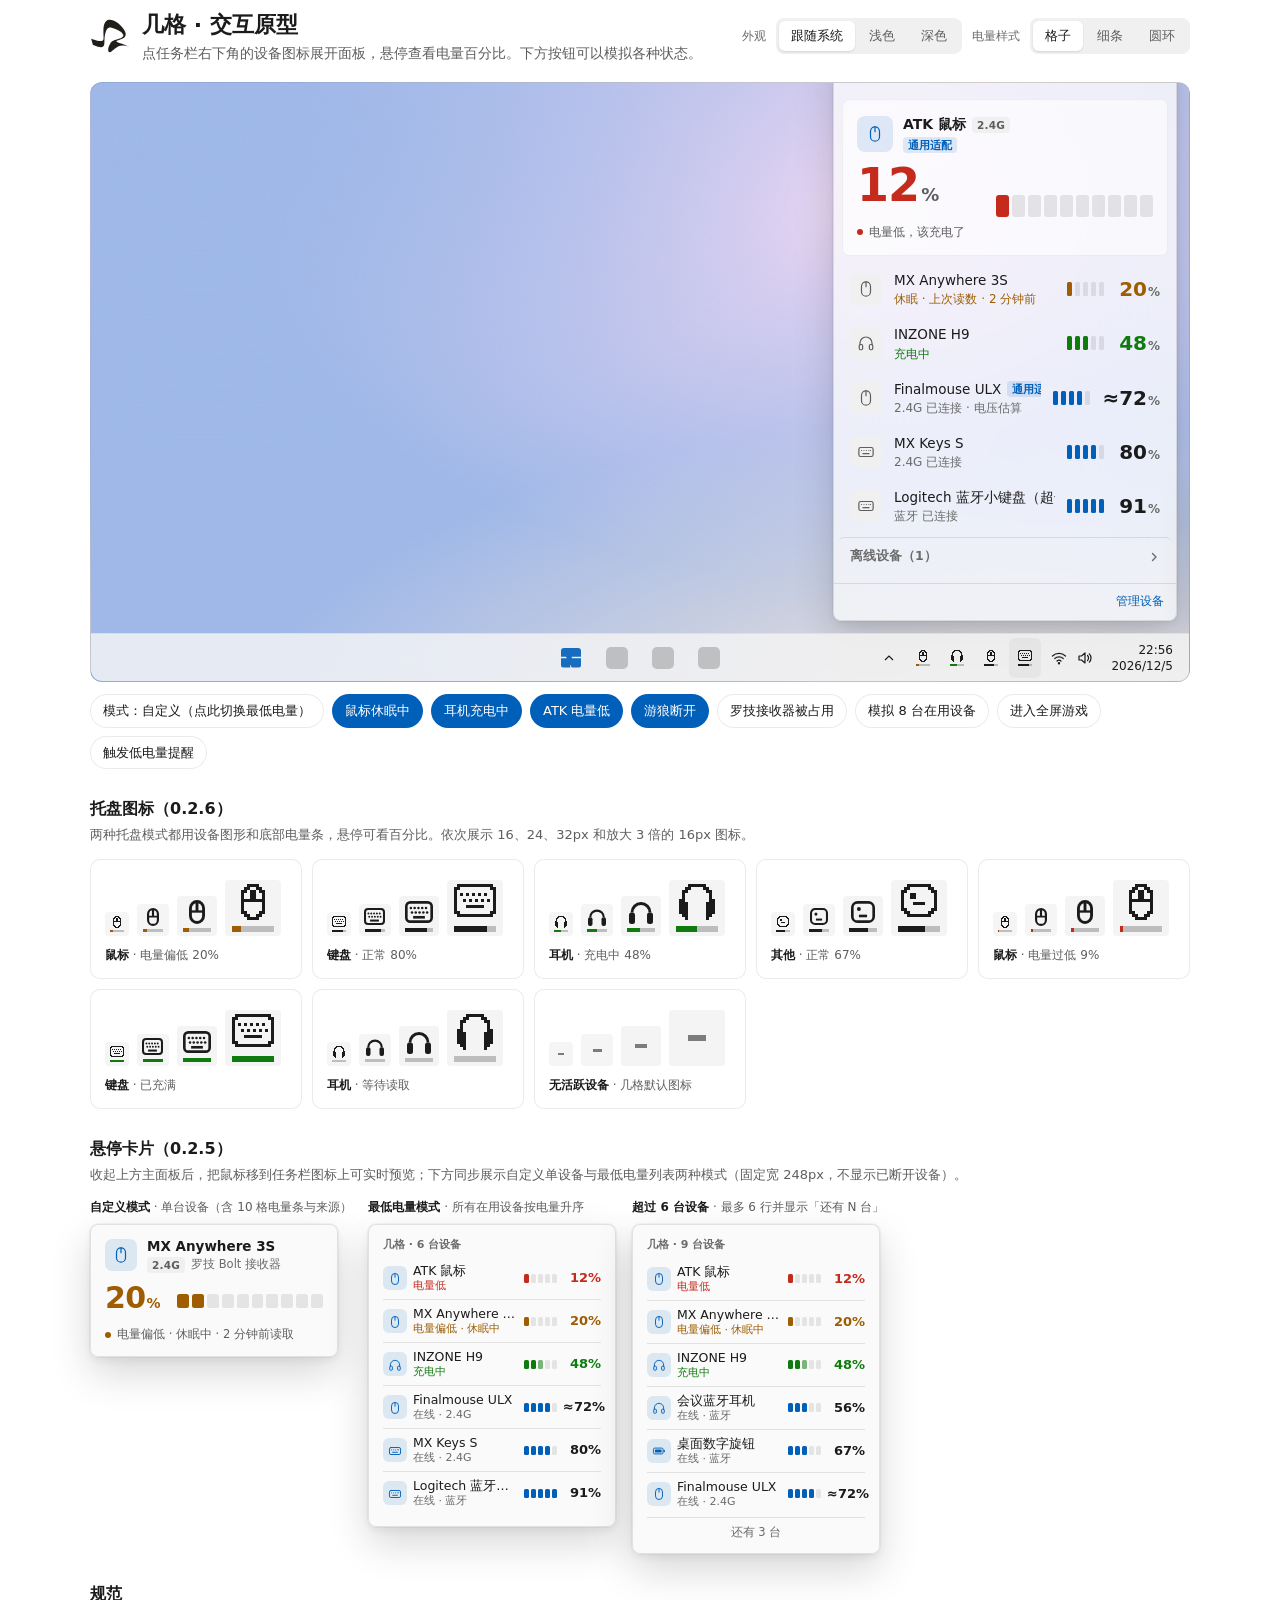
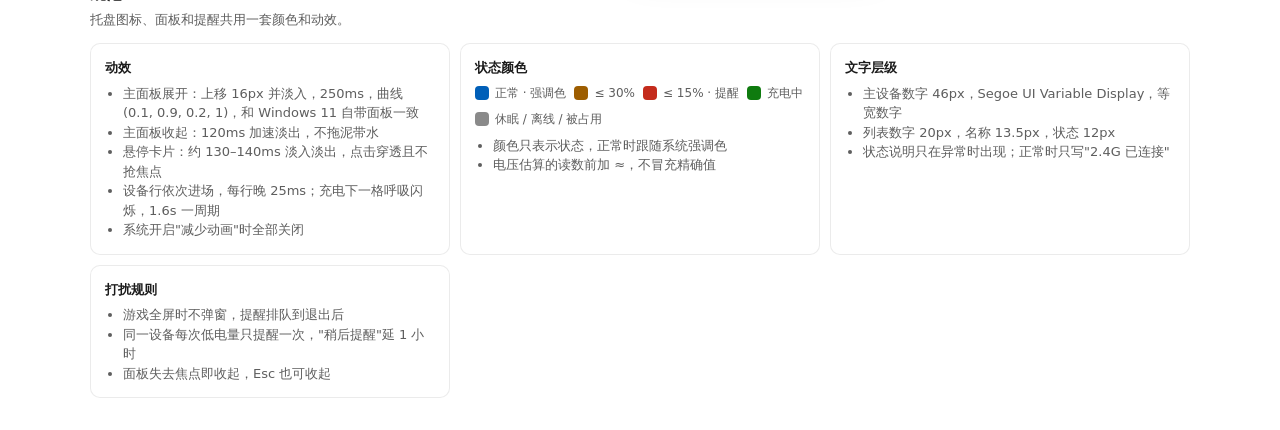
==== commit b1c540d3: "实现 0.2.6 托盘电量条、手动更新和游戏判定修正" ====
--- a/design/ui-claude.html
+++ b/design/ui-claude.html
@@ -350,7 +350,7 @@
       <img src="brand/fourj-mark.svg" width="40" height="40" alt="">
       <div>
         <h1>几格 · 交互原型</h1>
-        <p class="lead">点任务栏右下角的数字展开面板，悬停查看提示。下方按钮可以模拟各种状态。</p>
+        <p class="lead">点任务栏右下角的设备图标展开面板，悬停查看电量百分比。下方按钮可以模拟各种状态。</p>
       </div>
     </div>
     <div class="ctl-row">
@@ -451,8 +451,8 @@
   </section>
 
   <section>
-    <h2>托盘图标（0.2.5 方案 A）</h2>
-    <p class="note">上方是设备类型图形（鼠标、键盘、耳机、其他），下方是电量数字（16px 下数字高 10px，24px 下 15px，32px 下 20px）。右侧为 16px 放大 3 倍像素对照。</p>
+    <h2>托盘图标（0.2.6）</h2>
+    <p class="note">两种托盘模式都用设备图形和底部电量条，悬停可看百分比。依次展示 16、24、32px 和放大 3 倍的 16px 图标。</p>
     <div class="grid" id="iconGrid"></div>
   </section>
 
@@ -657,121 +657,65 @@
     if (typeof fit === 'function' && current === 'pMain') fit('pMain');
   }
 
-  // 0.2.5 方案 A：16px 像素版与 24/32px 矢量版（与 PixelDigits.cs / Graphics.cs 保持一致）
-  const PX_GLYPH5 = {
-    mouse:    ['.#.#.','##.##','#####','#####','.###.'],
-    keyboard: ['.#########.','#.#.#.#.#.#','###########','###.....###','.#########.'],
-    headset:  ['..######..','.#......#.','##......##','##......##','.#......#.'],
-    other:    ['########.','#......##','#.####.##','#......##','########.']
+  // 16px 像素版与高 DPI 矢量版（与 PixelTrayIcon.cs 和 Graphics.cs 一致）
+  const trayGlyphPixels = {
+    mouse: ['..####..', '.##..##.', '##.##.##', '#..##..#', '#..##..#', '########', '#......#', '#......#', '#......#', '##....##', '.##..##.', '..####..'],
+    keyboard: ['.############.', '##..........##', '#............#', '#.#.#.#.#.#..#', '#............#', '#..#.#.#.#.#.#', '#............#', '#...######...#', '#............#', '##..........##', '.############.'],
+    headset: ['...######...', '..##....##..', '.##......##.', '.#........#.', '.#........#.', '##........##', '###......###', '###......###', '###......###', '###......###', '.##......##.', '..#......#..'],
+    other: ['..########..', '.##......##.', '##........##', '#..##......#', '#..##......#', '#..........#', '#...####...#', '#..........#', '##........##', '.##......##.', '..########..']
   };
-  const PX_GLYPH4 = {
-    mouse:    ['.#.#.','##.##','#####','.###.'],
-    keyboard: ['#.#.#.#.#.#','###########','###.....###','.#########.'],
-    headset:  ['..######..','.#......#.','##......##','##......##'],
-    other:    ['#######.','#.....##','#.....##','#######.']
-  };
-  const PX_ROWS10 = [
-    [30,63,51,51,51,51,51,51,63,30],[12,14,15,12,12,12,12,12,63,63],[30,63,51,48,48,24,12,6,63,63],
-    [31,63,48,48,30,30,48,48,63,31],[51,51,51,51,63,62,48,48,48,48],[63,63,3,3,31,63,48,48,63,31],
-    [30,63,3,3,31,63,51,51,63,30],[63,63,48,48,24,24,12,12,6,6],[30,63,51,51,30,30,51,51,63,30],
-    [30,63,51,51,63,62,48,48,63,30]
-  ];
-  const PX_ROWS9 = [
-    [30,63,51,51,51,51,51,63,30],[12,14,15,12,12,12,12,63,63],[30,63,51,48,24,12,6,63,63],
-    [31,63,48,30,30,48,48,63,31],[51,51,51,63,62,48,48,48,48],[63,63,3,31,63,48,48,63,31],
-    [30,63,3,31,63,51,51,63,30],[63,63,48,24,24,12,12,6,6],[30,63,51,30,30,51,51,63,30],
-    [30,63,51,63,62,48,48,63,30]
-  ];
-  const PX_100 = [
-    '.##..###...###.','###.#####.#####','.##.##.##.##.##','.##.##.##.##.##','.##.##.##.##.##',
-    '.##.##.##.##.##','.##.##.##.##.##','.##.##.##.##.##','.##.#####.#####','.##..###...###.'
-  ];
-  function pxMask(rows, x0, y0, fill, op){
-    let out = '';
-    const a = op ? ` opacity="${op}"` : '';
-    rows.forEach((r,y)=>[...r].forEach((c,x)=>{ if(c==='#') out += `<rect x="${x0+x}" y="${y0+y}" width="1" height="1" fill="${fill}"${a}/>`; }));
-    return out;
-  }
-  function pxDigit(d, x0, y0, h, fill, op){
-    const rows = (h===9 ? PX_ROWS9 : PX_ROWS10)[d];
-    let out = '';
-    const a = op ? ` opacity="${op}"` : '';
-    for (let y=0;y<rows.length;y++)
-      for (let x=0;x<6;x++)
-        if (rows[y] & (1<<x)) out += `<rect x="${x0+x}" y="${y0+y}" width="1" height="1" fill="${fill}"${a}/>`;
-    return out;
-  }
-  function vectorGlyph(kind, x, y, w, h, ink, op){
-    const s = Math.max(1, h * 0.16), half = s / 2;
-    const a = op ? ` opacity="${op}"` : '';
-    if (kind==='mouse')
-      return `<rect x="${x+half}" y="${y+half}" width="${w-s}" height="${h-s}" rx="${(w-s)/2}" fill="none" stroke="${ink}" stroke-width="${s}"${a}/><line x1="${x+w/2}" y1="${y+half}" x2="${x+w/2}" y2="${y+h*0.48}" stroke="${ink}" stroke-width="${s}"${a}/><line x1="${x+half}" y1="${y+h*0.46}" x2="${x+w-half}" y2="${y+h*0.46}" stroke="${ink}" stroke-width="${Math.max(0.85,s*0.8)}"${a}/>`;
+  function pxMask(rows, left, top, ink){
+    let pixels = '';
+    rows.forEach((row,y)=>[...row].forEach((pixel,x)=>{
+      if (pixel==='#') pixels += `<rect x="${left+x}" y="${top+y}" width="1" height="1" fill="${ink}"/>`;
+    }));
+    return pixels;
+  }
+  function vectorGlyph(kind, x, y, w, h, ink){
+    const s = Math.max(0.8, h * 0.12), half = s / 2;
+    const outline = r => `<rect x="${x+half}" y="${y+half}" width="${w-s}" height="${h-s}" rx="${r}" fill="none" stroke="${ink}" stroke-width="${s}"/>`;
+    const line = (ax, ay, bx, by, width=s) => `<path d="M ${ax} ${ay} L ${bx} ${by}" stroke="${ink}" stroke-width="${width}"/>`;
+    const dot = (cx, cy, r) => `<circle cx="${cx}" cy="${cy}" r="${r}" fill="${ink}"/>`;
+    if (kind==='mouse'){
+      const middle = y+h*0.48;
+      return outline(w*0.42) + line(x+w/2,y+half,x+w/2,middle) + line(x+half,middle,x+w-half,middle,s*0.8);
+    }
     if (kind==='keyboard'){
-      const ky = y + h * 0.36, lk = x + s + Math.max(1.2, w * 0.1), rk = x + w - s - Math.max(1.2, w * 0.1), r = Math.max(0.55, h * 0.08);
-      let dots = '';
-      for (let i=0;i<4;i++) dots += `<circle cx="${lk+(rk-lk)*i/3}" cy="${ky}" r="${r}" fill="${ink}"${a}/>`;
-      return `<rect x="${x+half}" y="${y+half}" width="${w-s}" height="${h-s}" rx="${Math.max(1.1,h*0.2)}" fill="none" stroke="${ink}" stroke-width="${s}"${a}/>${dots}<line x1="${x+w*0.28}" y1="${y+h*0.68}" x2="${x+w*0.72}" y2="${y+h*0.68}" stroke="${ink}" stroke-width="${Math.max(0.9,s*0.85)}"${a}/>`;
+      let keys = '';
+      for (let row=0;row<2;row++)
+        for (let key=0;key<5;key++)
+          keys += dot(x+w*(0.21+key*0.135+row*0.04),y+h*(0.32+row*0.20),s*0.48);
+      return outline(h*0.18) + keys + line(x+w*0.29,y+h*0.74,x+w*0.71,y+h*0.74);
     }
     if (kind==='headset'){
-      const earW = Math.max(2, w * 0.24), cy = y + h * 0.56, r = Math.max(1.5, Math.min(w/2 - earW*0.45, cy - y - half)), ey = y + h * 0.44, eh = h - (ey - y);
-      return `<path d="M ${x+w/2-r} ${cy} A ${r} ${r} 0 0 1 ${x+w/2+r} ${cy}" fill="none" stroke="${ink}" stroke-width="${s}"${a}/><rect x="${x}" y="${ey}" width="${earW}" height="${eh}" rx="${Math.min(earW*0.42,eh*0.42)}" fill="${ink}"${a}/><rect x="${x+w-earW}" y="${ey}" width="${earW}" height="${eh}" rx="${Math.min(earW*0.42,eh*0.42)}" fill="${ink}"${a}/>`;
+      const earW = w*0.25, cy = y+h*0.52, r = Math.min((w-earW)/2,cy-y-half);
+      const ear = left => `<rect x="${left}" y="${cy}" width="${earW}" height="${h*0.48}" rx="${earW*0.42}" fill="${ink}"/>`;
+      return `<path d="M ${x+w/2-r} ${cy} A ${r} ${r} 0 0 1 ${x+w/2+r} ${cy}" fill="none" stroke="${ink}" stroke-width="${s}"/>` + ear(x) + ear(x+w-earW);
     }
-    const nubW = Math.max(1.3, w * 0.13), bw = Math.max(3, w - nubW - Math.max(0.6, s * 0.4)), pad = s + Math.max(0.8, h * 0.1);
-    return `<rect x="${x+half}" y="${y+half}" width="${bw-s}" height="${h-s}" rx="${Math.max(1,h*0.18)}" fill="none" stroke="${ink}" stroke-width="${s}"${a}/><rect x="${x+w-nubW}" y="${y+h*0.26}" width="${nubW}" height="${h*0.48}" rx="${nubW*0.35}" fill="${ink}"${a}/><rect x="${x+pad}" y="${y+pad}" width="${Math.max(1.2,(bw-pad*2)*0.72)}" height="${Math.max(1.2,h-pad*2)}" rx="0.5" fill="${ink}"${a}/>`;
-  }
-  function trayIconSVG(size, opt, zoom=1){
-    const {text, color, mode, kind} = opt;
+    return outline(h*0.24) + dot(x+w*0.33,y+h*0.36,s*0.75) + line(x+w*0.33,y+h*0.68,x+w*0.67,y+h*0.68);
+  }
+  function trayIconSVG(size, {percentage, color, kind}, zoom=1){
     const ink = getComputedStyle(document.documentElement).getPropertyValue('--ink').trim();
-    const digitCol = color || ink;
-    const op = mode==='idle' ? '0.55' : '';
-    const w = size * zoom, h = size * zoom;
+    const display = size * zoom;
     if (!kind){
-      // 无活跃设备时的「几格」默认短横线图标保持现状
-      return `<svg width="${w}" height="${h}" viewBox="0 0 16 16" shape-rendering="crispEdges"><rect x="5" y="7" width="6" height="2" fill="${digitCol}" opacity="${op||'1'}"/></svg>`;
+      return `<svg width="${display}" height="${display}" viewBox="0 0 16 16" shape-rendering="crispEdges"><rect x="5" y="7" width="6" height="2" fill="${ink}" opacity="0.55"/></svg>`;
     }
-    const under = mode==='charge';
-    if (size === 16){
-      const gRows = (under ? PX_GLYPH4 : PX_GLYPH5)[kind] || (under ? PX_GLYPH4.other : PX_GLYPH5.other);
-      const gx = Math.floor((16 - gRows[0].length) / 2);
-      let body = pxMask(gRows, gx, 0, ink, op);
-      const dTop = under ? 5 : 6, dH = under ? 9 : 10;
-      if (text === '100'){
-        body += pxMask(PX_100, 0, dTop, digitCol, op);
-      } else if (/^\d+$/.test(text)){
-        const v = parseInt(text, 10);
-        if (v >= 10) body += pxDigit(Math.floor(v/10), 1, dTop, dH, digitCol, op);
-        body += pxDigit(v%10, v>=10 ? 9 : 5, dTop, dH, digitCol, op);
-      } else {
-        body += `<rect x="5" y="${dTop+4}" width="6" height="2" fill="${digitCol}"${op?` opacity="${op}"`:''}/>`;
-      }
-      if (under) body += `<rect x="3" y="15" width="10" height="1" fill="${digitCol}"/>`;
-      return `<svg width="${w}" height="${h}" viewBox="0 0 16 16" shape-rendering="crispEdges">${body}</svg>`;
-    }
-    const digitH = Math.floor(size * 10 / 16);
-    const uH = under ? Math.max(1, Math.floor(size / 16)) : 0;
-    const uGap = under ? Math.max(1, Math.floor(size / 24)) : 0;
-    const gGap = under ? Math.max(1, Math.floor(size / 24)) : (size >= 24 ? Math.max(2, Math.round(size / 16)) : 1);
-    const gH = size - digitH - gGap - uGap - uH;
-    const ratio = kind==='mouse' ? 0.75 : kind==='keyboard' ? 2.0 : kind==='headset' ? 1.75 : 1.65;
-    const maxW = kind==='mouse' ? Math.max(4, Math.min(size - 2, gH - 1)) : Math.max(4, size - 2);
-    let gW = Math.min(maxW, Math.max(4, Math.round(gH * ratio)));
-    if ((size - gW) % 2 !== 0){ if (gW + 1 <= maxW) gW++; else if (gW - 1 >= 4) gW--; }
-    const gX = Math.floor((size - gW) / 2);
-    const dY = gH + gGap;
-    const fs = text.length >= 3 ? Math.min(digitH / 0.78, size * 0.54) : text.length === 2 ? digitH / 0.74 : digitH / 0.72;
-    const uW = Math.round(size * 0.68);
-    const underSvg = under ? `<rect x="${(size-uW)/2}" y="${size-uH}" width="${uW}" height="${uH}" rx="${uH/2}" fill="${digitCol}"/>` : '';
-    return `<svg width="${w}" height="${h}" viewBox="0 0 ${size} ${size}">
-      ${vectorGlyph(kind, gX, 0, gW, gH, ink, op)}
-      <text x="50%" y="${dY + digitH * 0.86}" text-anchor="middle" font-family="Segoe UI Variable Display, Segoe UI, system-ui, sans-serif"
-        font-size="${fs.toFixed(2)}" font-weight="700" letter-spacing="${text.length>=3?(-size*0.04):(-size*0.02)}" fill="${digitCol}"${op?` opacity="${op}"`:''}>${text}</text>${underSvg}</svg>`;
+    const rows = trayGlyphPixels[kind] || trayGlyphPixels.other;
+    const scale = pixels => Math.round(pixels*size/16);
+    const w = scale(rows[0].length), h = scale(rows.length);
+    const x = Math.floor((size-w)/2), y = Math.floor((scale(12)-h)/2);
+    const glyph = size===16 ? pxMask(rows,x,y,ink) : vectorGlyph(kind,x,y,w,h,ink);
+    const margin = scale(1), barH = scale(2), barW = size-2*margin, barY = size-barH;
+    const fillW = Math.round(barW*Math.min(100,Math.max(0,percentage ?? 0))/100);
+    const bar = (width, fill, opacity=1) => `<rect x="${margin}" y="${barY}" width="${width}" height="${barH}" fill="${fill}" opacity="${opacity}" shape-rendering="crispEdges"/>`;
+    return `<svg width="${display}" height="${display}" viewBox="0 0 ${size} ${size}"${size===16?' shape-rendering="crispEdges"':''}>
+      ${glyph}${bar(barW,ink,0.25)}${fillW>0?bar(fillW,color || ink):''}</svg>`;
   }
   function trayOptFor(d){
-    if (!d) return {text:'–', color:'', mode:'idle', kind:null};
-    const s = state(d), p = pctOf(d);
-    const resolved = s.k==='ok' ? '' : getComputedStyle(document.documentElement).getPropertyValue(s.c.slice(4,-1)).trim();
-    const chargingLine = s.k==='charge' && !s.full && p < 100;
-    return {text:String(p), color:resolved, mode: chargingLine ? 'charge' : (s.k==='idle' ? 'idle' : ''), kind:d.kind};
+    if (!d) return {kind:null};
+    const s = state(d);
+    const color = s.k==='ok' || s.k==='idle' ? '' : getComputedStyle(document.documentElement).getPropertyValue(s.c.slice(4,-1)).trim();
+    return {percentage:s.k==='idle' ? null : pctOf(d), color, kind:d.kind};
   }
 
   function hoverStatusSingle(d, s){
@@ -872,13 +816,14 @@
   function renderIconGrid(){
     const css = n => getComputedStyle(document.documentElement).getPropertyValue(n).trim();
     const cases = [
-      {cap:'<b>鼠标</b> · ≤ 30% 琥珀', o:{text:'20', color:css('--warn'), kind:'mouse'}},
-      {cap:'<b>键盘</b> · 正常 80%', o:{text:'80', kind:'keyboard'}},
-      {cap:'<b>耳机</b> · 充电中 + 底线', o:{text:'48', color:css('--charge'), mode:'charge', kind:'headset'}},
-      {cap:'<b>其他</b> · 正常 67%', o:{text:'67', kind:'other'}},
-      {cap:'<b>鼠标</b> · ≤ 15% 低电量', o:{text:'9', color:css('--low'), kind:'mouse'}},
-      {cap:'<b>键盘</b> · 100% 不截断', o:{text:'100', color:css('--charge'), kind:'keyboard'}},
-      {cap:'<b>无活跃设备</b> · 几格默认图标', o:{text:'–', mode:'idle', kind:null}},
+      {cap:'<b>鼠标</b> · 电量偏低 20%', o:{percentage:20, color:css('--warn'), kind:'mouse'}},
+      {cap:'<b>键盘</b> · 正常 80%', o:{percentage:80, kind:'keyboard'}},
+      {cap:'<b>耳机</b> · 充电中 48%', o:{percentage:48, color:css('--charge'), kind:'headset'}},
+      {cap:'<b>其他</b> · 正常 67%', o:{percentage:67, kind:'other'}},
+      {cap:'<b>鼠标</b> · 电量过低 9%', o:{percentage:9, color:css('--low'), kind:'mouse'}},
+      {cap:'<b>键盘</b> · 已充满', o:{percentage:100, color:css('--charge'), kind:'keyboard'}},
+      {cap:'<b>耳机</b> · 等待读取', o:{percentage:null, kind:'headset'}},
+      {cap:'<b>无活跃设备</b> · 几格默认图标', o:{kind:null}},
     ];
     document.getElementById('iconGrid').innerHTML = cases.map(c=>`
       <div class="cardx"><div class="icons">
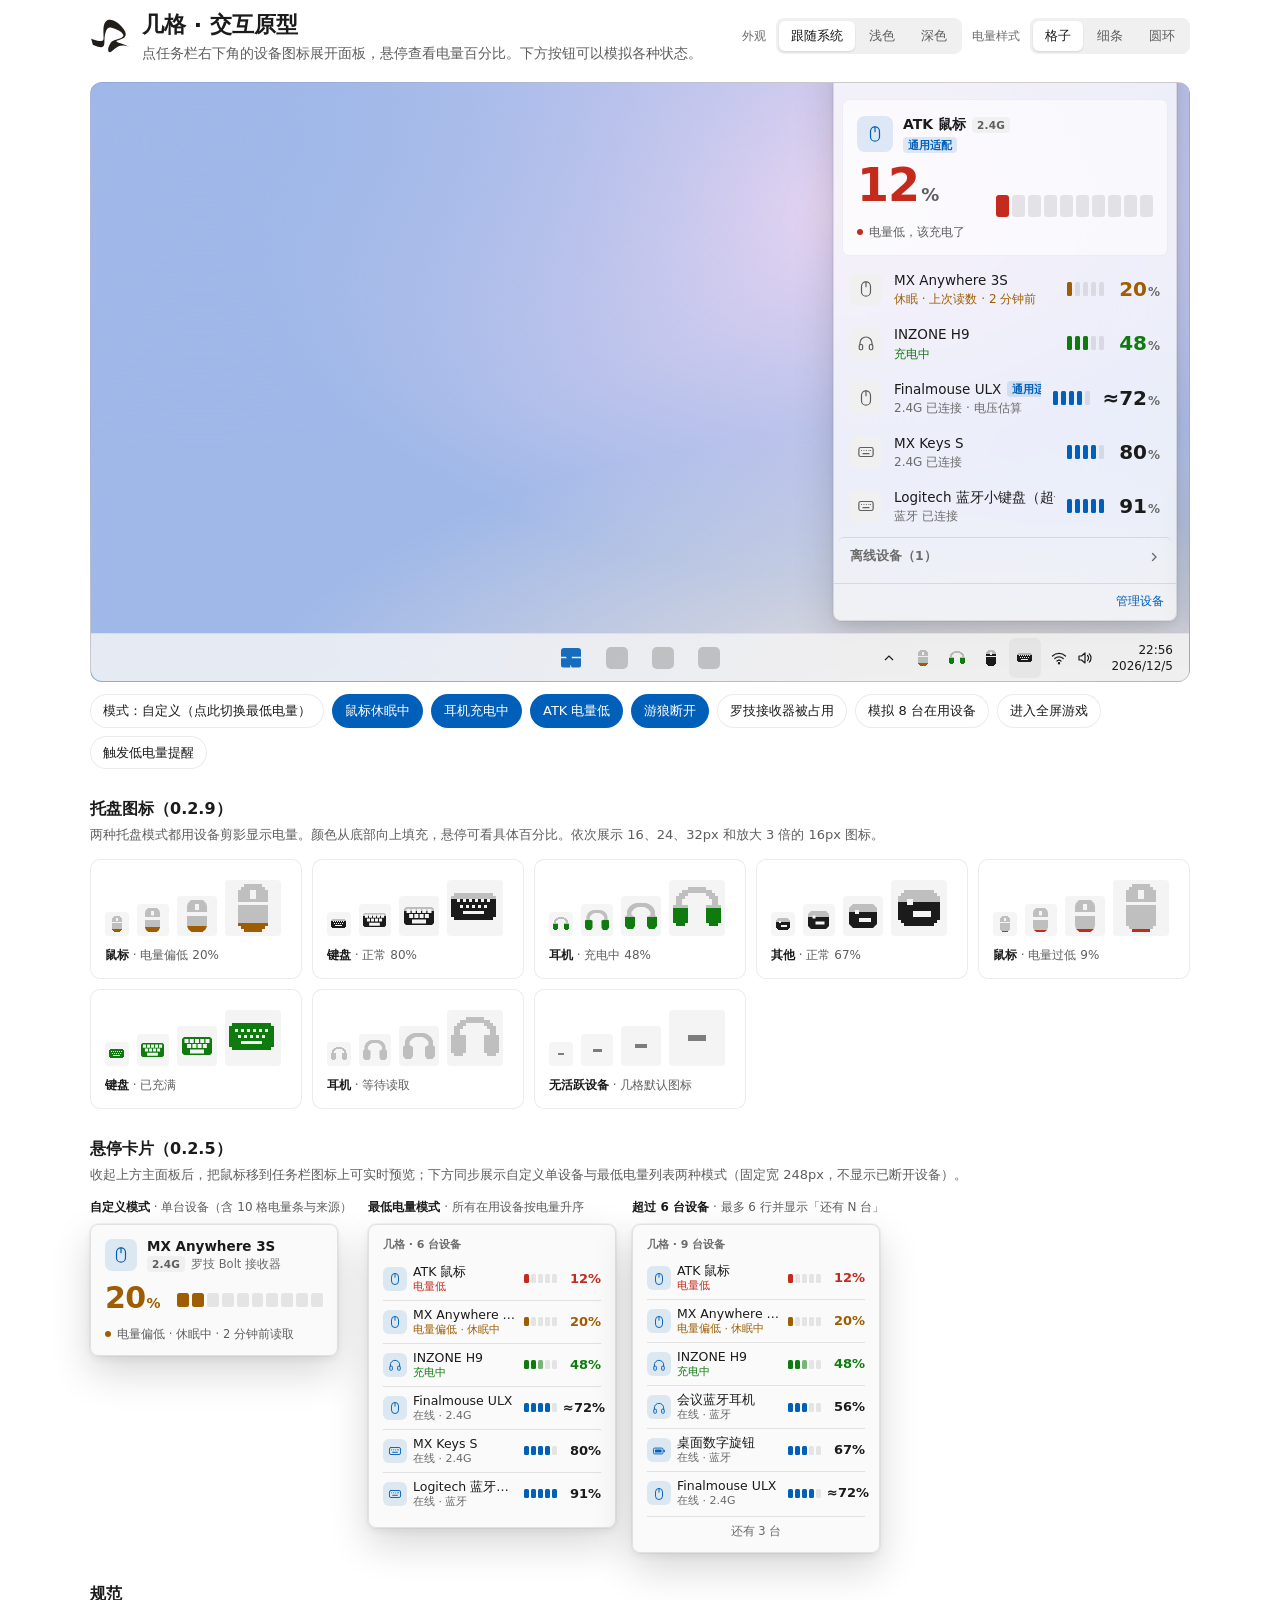
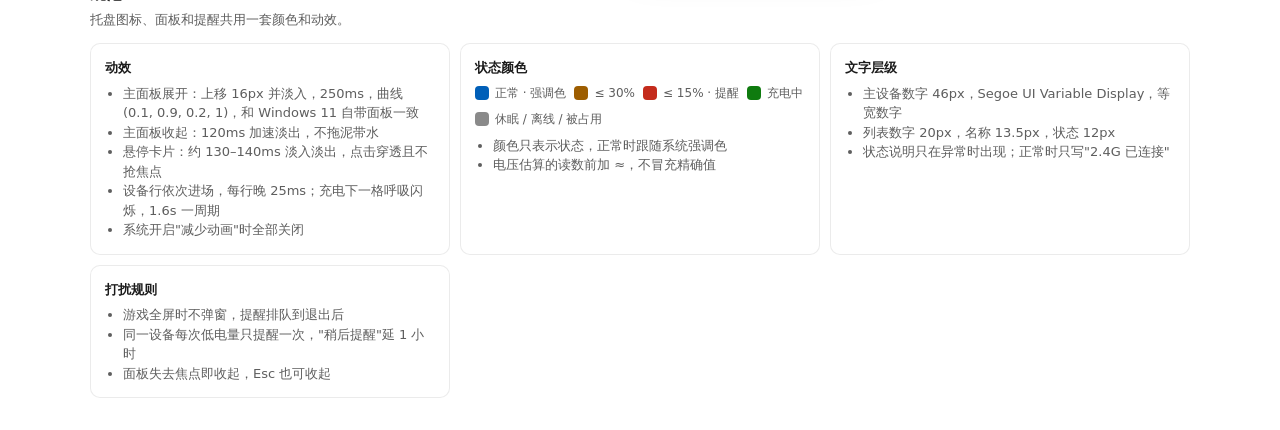
==== commit e6ceb03a: "feat(tray): use device silhouettes as battery gauges" ====
--- a/design/ui-claude.html
+++ b/design/ui-claude.html
@@ -24,6 +24,7 @@
   --accent:#005fb8; --accent-soft:rgba(0,95,184,.12);
   --ok:#005fb8; --warn:#9d5d00; --low:#c42b1c; --charge:#0f7b0f; --idle:#8a8a8a;
   --cell-empty:rgba(0,0,0,.09);
+  --tray-ink:#1b1b1b; --tray-dim:rgba(0,0,0,.22);
 }
 @media (prefers-color-scheme: dark){
   :root:not([data-theme="light"]){
@@ -39,6 +40,7 @@
     --accent:#60cdff; --accent-soft:rgba(96,205,255,.14);
     --ok:#60cdff; --warn:#fce100; --low:#ff99a4; --charge:#6ccb5f; --idle:#8f8f8f;
     --cell-empty:rgba(255,255,255,.12);
+    --tray-ink:#fff; --tray-dim:rgba(255,255,255,.28);
   }
 }
 :root[data-theme="dark"]{
@@ -54,6 +56,7 @@
   --accent:#60cdff; --accent-soft:rgba(96,205,255,.14);
   --ok:#60cdff; --warn:#fce100; --low:#ff99a4; --charge:#6ccb5f; --idle:#8f8f8f;
   --cell-empty:rgba(255,255,255,.12);
+  --tray-ink:#fff; --tray-dim:rgba(255,255,255,.28);
 }
 
 *{box-sizing:border-box}
@@ -451,8 +454,8 @@
   </section>
 
   <section>
-    <h2>托盘图标（0.2.6）</h2>
-    <p class="note">两种托盘模式都用设备图形和底部电量条，悬停可看百分比。依次展示 16、24、32px 和放大 3 倍的 16px 图标。</p>
+    <h2>托盘图标（0.2.9）</h2>
+    <p class="note">两种托盘模式都用设备剪影显示电量。颜色从底部向上填充，悬停可看具体百分比。依次展示 16、24、32px 和放大 3 倍的 16px 图标。</p>
     <div class="grid" id="iconGrid"></div>
   </section>
 
@@ -657,59 +660,46 @@
     if (typeof fit === 'function' && current === 'pMain') fit('pMain');
   }
 
-  // 16px 像素版与高 DPI 矢量版（与 PixelTrayIcon.cs 和 Graphics.cs 一致）
+  // 与 PixelTrayIcon.cs 和 TrayDeviceShape.cs 对应的剪影。
   const trayGlyphPixels = {
-    mouse: ['..####..', '.##..##.', '##.##.##', '#..##..#', '#..##..#', '########', '#......#', '#......#', '#......#', '##....##', '.##..##.', '..####..'],
-    keyboard: ['.############.', '##..........##', '#............#', '#.#.#.#.#.#..#', '#............#', '#..#.#.#.#.#.#', '#............#', '#...######...#', '#............#', '##..........##', '.############.'],
-    headset: ['...######...', '..##....##..', '.##......##.', '.#........#.', '.#........#.', '##........##', '###......###', '###......###', '###......###', '###......###', '.##......##.', '..#......#..'],
-    other: ['..########..', '.##......##.', '##........##', '#..##......#', '#..##......#', '#..........#', '#...####...#', '#..........#', '##........##', '.##......##.', '..########..']
+    mouse: ["..XXXXXX..", ".XXXXXXXX.", "XXXX..XXXX", "XXXX..XXXX", "XXXX..XXXX", "XXXXXXXXXX", "..........", "XXXXXXXXXX", "XXXXXXXXXX", "XXXXXXXXXX", "XXXXXXXXXX", "XXXXXXXXXX", "XXXXXXXXXX", "XXXXXXXXXX", ".XXXXXXXX.", "..XXXXXX.."],
+    keyboard: [".XXXXXXXXXXXXX.", "XXXXXXXXXXXXXXX", "XX.X.X.X.X.X.XX", "XXXXXXXXXXXXXXX", "XXX.X.X.X.X.XXX", "XXXXXXXXXXXXXXX", "XXXX.......XXXX", "XXXXXXXXXXXXXXX", ".XXXXXXXXXXXXX."],
+    headset: [".....XXXXXX.....", "...XXXXXXXXXX...", "..XXX......XXX..", ".XXX........XXX.", ".XX..........XX.", ".XX..........XX.", "XXXXX......XXXXX", "XXXXX......XXXXX", "XXXXX......XXXXX", "XXXXX......XXXXX", "XXXXX......XXXXX", "XXXXX......XXXXX", ".XXX........XXX."],
+    other: ["..XXXXXXXXXX..", ".XXXXXXXXXXXX.", "XXXXXXXXXXXXXX", "XXX..XXXXXXXXX", "XXX..XXXXXXXXX", "XXXXXXXXXXXXXX", "XXXXXXXXXXXXXX", "XXXXX......XXX", "XXXXX......XXX", "XXXXXXXXXXXXXX", ".XXXXXXXXXXXX.", "..XXXXXXXXXX.."],
   };
-  function pxMask(rows, left, top, ink){
-    let pixels = '';
-    rows.forEach((row,y)=>[...row].forEach((pixel,x)=>{
-      if (pixel==='#') pixels += `<rect x="${left+x}" y="${top+y}" width="1" height="1" fill="${ink}"/>`;
-    }));
-    return pixels;
-  }
-  function vectorGlyph(kind, x, y, w, h, ink){
-    const s = Math.max(0.8, h * 0.12), half = s / 2;
-    const outline = r => `<rect x="${x+half}" y="${y+half}" width="${w-s}" height="${h-s}" rx="${r}" fill="none" stroke="${ink}" stroke-width="${s}"/>`;
-    const line = (ax, ay, bx, by, width=s) => `<path d="M ${ax} ${ay} L ${bx} ${by}" stroke="${ink}" stroke-width="${width}"/>`;
-    const dot = (cx, cy, r) => `<circle cx="${cx}" cy="${cy}" r="${r}" fill="${ink}"/>`;
-    if (kind==='mouse'){
-      const middle = y+h*0.48;
-      return outline(w*0.42) + line(x+w/2,y+half,x+w/2,middle) + line(x+half,middle,x+w-half,middle,s*0.8);
-    }
-    if (kind==='keyboard'){
-      let keys = '';
-      for (let row=0;row<2;row++)
-        for (let key=0;key<5;key++)
-          keys += dot(x+w*(0.21+key*0.135+row*0.04),y+h*(0.32+row*0.20),s*0.48);
-      return outline(h*0.18) + keys + line(x+w*0.29,y+h*0.74,x+w*0.71,y+h*0.74);
-    }
-    if (kind==='headset'){
-      const earW = w*0.25, cy = y+h*0.52, r = Math.min((w-earW)/2,cy-y-half);
-      const ear = left => `<rect x="${left}" y="${cy}" width="${earW}" height="${h*0.48}" rx="${earW*0.42}" fill="${ink}"/>`;
-      return `<path d="M ${x+w/2-r} ${cy} A ${r} ${r} 0 0 1 ${x+w/2+r} ${cy}" fill="none" stroke="${ink}" stroke-width="${s}"/>` + ear(x) + ear(x+w-earW);
-    }
-    return outline(h*0.24) + dot(x+w*0.33,y+h*0.36,s*0.75) + line(x+w*0.33,y+h*0.68,x+w*0.67,y+h*0.68);
-  }
+  const trayGlyphPaths = {
+    mouse: "M2 0L8 0L9.5 1.5L10 3L10 6L0 6L0 3L0.5 1.5ZM4 2L6 2L6 5L4 5ZM0 8L10 8L10 13L9.25 14.75L7.75 16L2.25 16L0.75 14.75L0 13Z",
+    keyboard: "M1 0L14 0L15 1L15 8L14 9L1 9L0 8L0 1ZM1.25 1L3.25 1L3.25 3L1.25 3ZM3.875 1L5.875 1L5.875 3L3.875 3ZM6.5 1L8.5 1L8.5 3L6.5 3ZM9.125 1L11.125 1L11.125 3L9.125 3ZM11.75 1L13.75 1L13.75 3L11.75 3ZM2.5625 3.5L4.5625 3.5L4.5625 5.5L2.5625 5.5ZM5.1875 3.5L7.1875 3.5L7.1875 5.5L5.1875 5.5ZM7.8125 3.5L9.8125 3.5L9.8125 5.5L7.8125 5.5ZM10.4375 3.5L12.4375 3.5L12.4375 5.5L10.4375 5.5ZM4 6.25L11 6.25L11 8.25L4 8.25Z",
+    headset: "M0 7L1 6L1 4L2 2L4 0.5L5.5 0L10.5 0L12 0.5L14 2L15 4L15 6L16 7L16 11.5L14.75 13L12 13L11 11.5L11 7L12.75 6L12.75 4.5L11.5 3L9.75 2L6.25 2L4.5 3L3.25 4.5L3.25 6L5 7L5 11.5L4 13L1.25 13L0 11.5Z",
+    other: "M2 0L12 0L14 2L14 10L12 12L2 12L0 10L0 2ZM3 3L5 3L5 5L3 5ZM5 7L11 7L11 9L5 9Z",
+  };
   function trayIconSVG(size, {percentage, color, kind}, zoom=1){
-    const ink = getComputedStyle(document.documentElement).getPropertyValue('--ink').trim();
     const display = size * zoom;
     if (!kind){
-      return `<svg width="${display}" height="${display}" viewBox="0 0 16 16" shape-rendering="crispEdges"><rect x="5" y="7" width="6" height="2" fill="${ink}" opacity="0.55"/></svg>`;
+      return `<svg width="${display}" height="${display}" viewBox="0 0 16 16" shape-rendering="crispEdges"><rect x="5" y="7" width="6" height="2" fill="var(--ink)" opacity="0.55"/></svg>`;
     }
     const rows = trayGlyphPixels[kind] || trayGlyphPixels.other;
     const scale = pixels => Math.round(pixels*size/16);
     const w = scale(rows[0].length), h = scale(rows.length);
-    const x = Math.floor((size-w)/2), y = Math.floor((scale(12)-h)/2);
-    const glyph = size===16 ? pxMask(rows,x,y,ink) : vectorGlyph(kind,x,y,w,h,ink);
-    const margin = scale(1), barH = scale(2), barW = size-2*margin, barY = size-barH;
-    const fillW = Math.round(barW*Math.min(100,Math.max(0,percentage ?? 0))/100);
-    const bar = (width, fill, opacity=1) => `<rect x="${margin}" y="${barY}" width="${width}" height="${barH}" fill="${fill}" opacity="${opacity}" shape-rendering="crispEdges"/>`;
-    return `<svg width="${display}" height="${display}" viewBox="0 0 ${size} ${size}"${size===16?' shape-rendering="crispEdges"':''}>
-      ${glyph}${bar(barW,ink,0.25)}${fillW>0?bar(fillW,color || ink):''}</svg>`;
+    const x = Math.floor((size-w)/2), y = Math.floor((size-h)/2);
+    const pct = Math.min(100,Math.max(0,percentage ?? 0));
+    const waterline = y + h - (pct > 0 ? Math.max(1, Math.round(pct*h/100)) : 0);
+    const fullInk = color || 'var(--tray-ink)';
+    const dimInk = 'var(--tray-dim)';
+    let glyph = '';
+    if (size===16){
+      rows.forEach((row,j)=>[...row].forEach((pixel,i)=>{
+        if (pixel==='X')
+          glyph += `<rect x="${x+i}" y="${y+j}" width="1" height="1" fill="${y+j<waterline?dimInk:fullInk}"/>`;
+      }));
+    } else {
+      const path = trayGlyphPaths[kind] || trayGlyphPaths.other;
+      const section = (top, bottom, ink) => top < bottom
+        ? `<svg x="${x}" y="${top}" width="${w}" height="${bottom-top}" viewBox="${x} ${top} ${w} ${bottom-top}" overflow="hidden"><path d="${path}" transform="translate(${x} ${y}) scale(${w/rows[0].length} ${h/rows.length})" fill-rule="evenodd" fill="${ink}"/></svg>`
+        : '';
+      glyph = section(y, waterline, dimInk) + section(waterline, y+h, fullInk);
+    }
+    return `<svg width="${display}" height="${display}" viewBox="0 0 ${size} ${size}"${size===16?' shape-rendering="crispEdges"':''}>${glyph}</svg>`;
   }
   function trayOptFor(d){
     if (!d) return {kind:null};
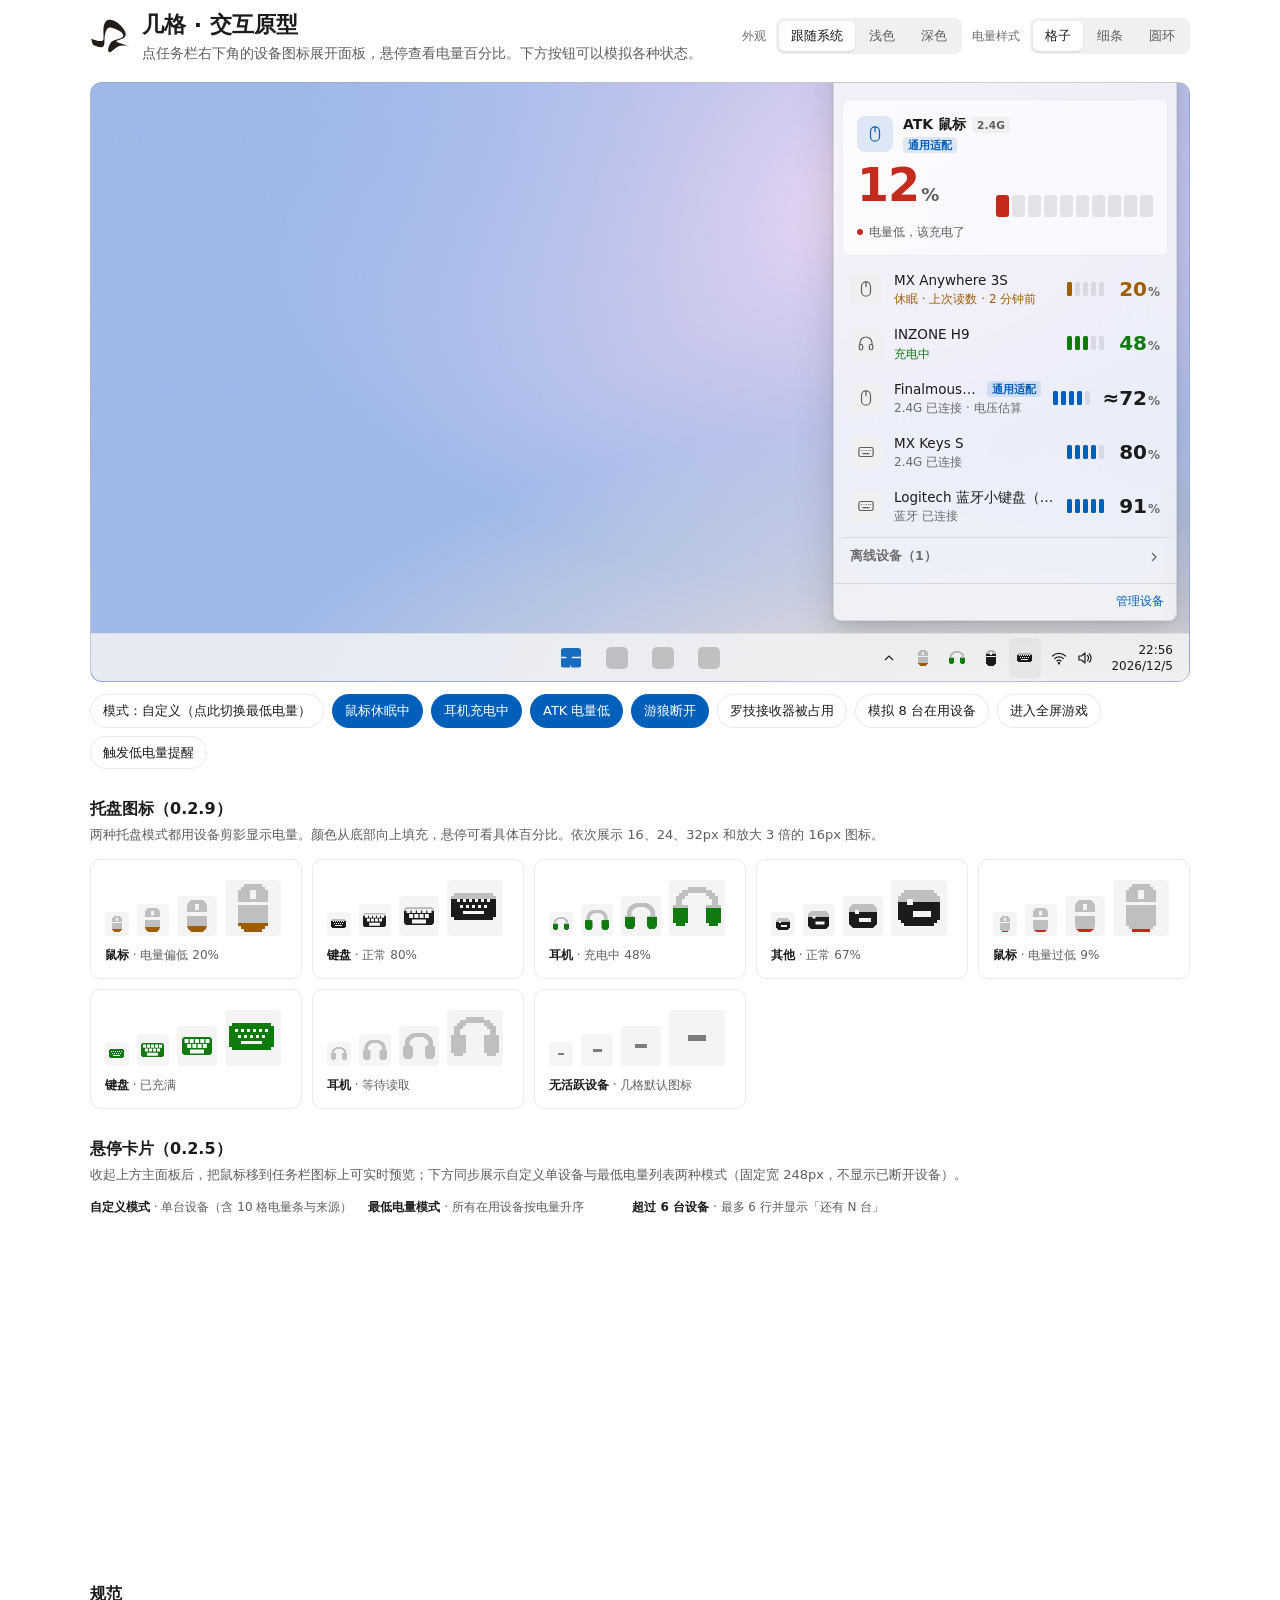
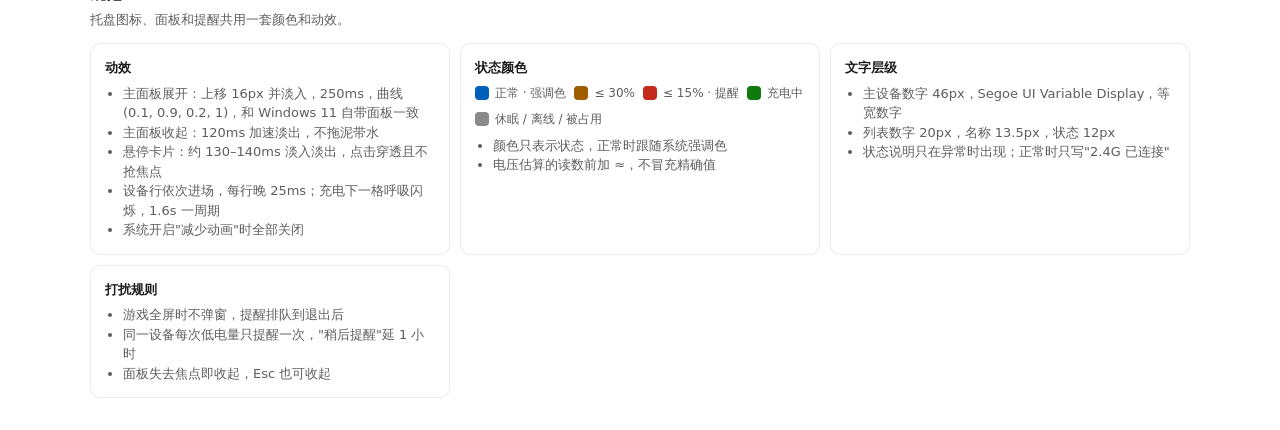
==== commit 26a1f228: "官网重做：标准款按 Linear 做工，图片全部取自界面原型与实机截图 - site/ 重写：左文右图首屏、托盘图标与悬停卡片按原尺寸以上显示、   设备列表与常见问题改为细线列表，单一强调色，只保留" ====
--- a/design/ui-claude.html
+++ b/design/ui-claude.html
@@ -184,6 +184,8 @@
 .row .dev-ico{width:32px;height:32px;border-radius:7px;background:var(--chip);color:var(--ink-2)}
 .row .meta{flex:1;min-width:0}
 .row .nm{font-size:13.5px;display:flex;gap:6px;align-items:center;white-space:nowrap;overflow:hidden;text-overflow:ellipsis}
+.row .nm .nmt{min-width:0;overflow:hidden;text-overflow:ellipsis}
+.row .nm .badge{flex:none}
 .row .st{font-size:12px;color:var(--ink-3);white-space:nowrap;overflow:hidden;text-overflow:ellipsis}
 .row .num{font-family:var(--font-num);font-size:20px;font-weight:600;font-variant-numeric:tabular-nums;text-align:right;min-width:44px}
 .row .num small{font-size:12px;color:var(--ink-3);font-weight:600;margin-left:1px}
@@ -604,7 +606,7 @@
     const genTag = d.badge==='generic' ? `<span class="badge gen">${bm.text}</span>` : '';
     return `<div class="row ${s.dim?'dim':''}" style="transition-delay:${40+i*25}ms">
       <div class="dev-ico">${ICON[d.kind]||ICON.other}</div>
-      <div class="meta"><div class="nm">${d.name} ${genTag}</div>
+      <div class="meta"><div class="nm"><span class="nmt">${d.name}</span>${genTag}</div>
         <div class="st" style="${s.k==='low'||s.k==='warn'||s.k==='charge'?`color:${s.c}`:''}">${s.text}</div></div>
       ${indicator(d, s, false)}
       <div class="num" style="${numColor}">${d.est?'≈':''}${pctOf(d)}<small>%</small></div>
